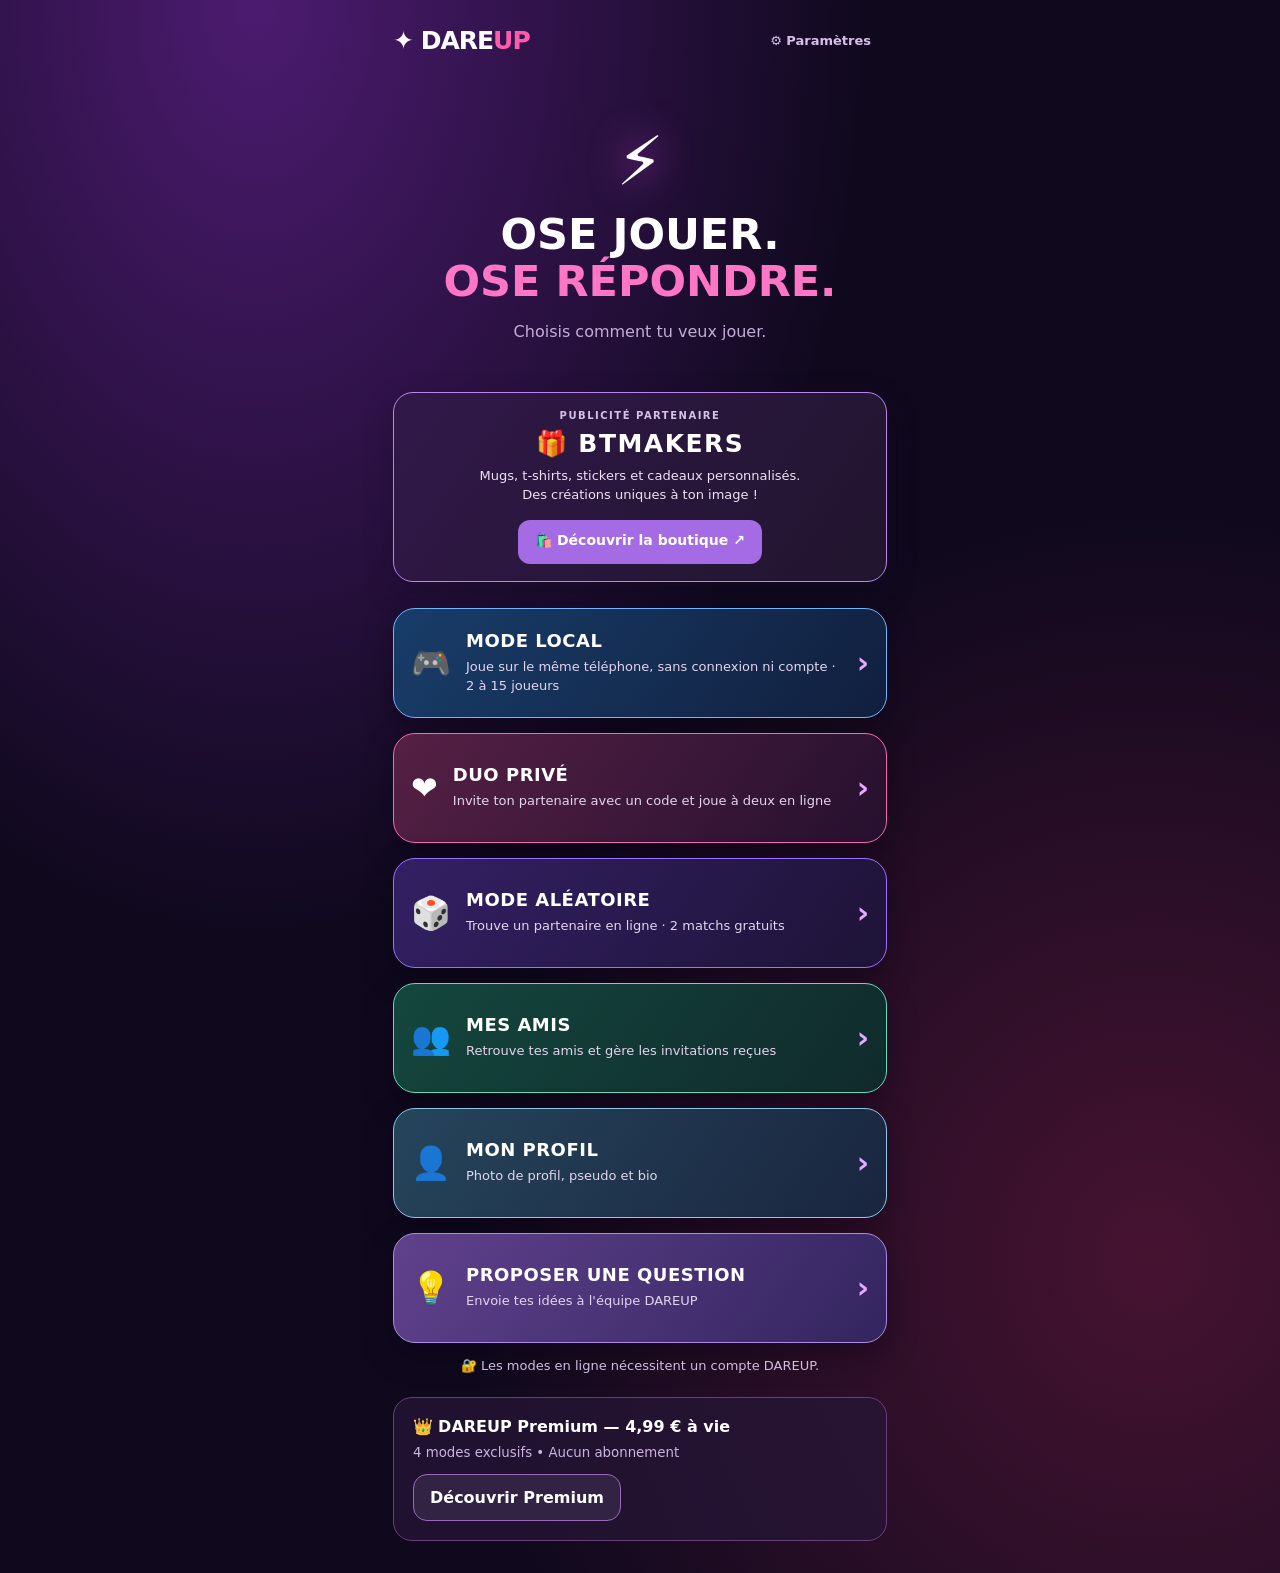
==== index.html @ 827771e6 "Add files via upload" ====
<!DOCTYPE html>

<html lang="fr"><head><meta charset="utf-8"/><meta content="width=device-width,initial-scale=1,viewport-fit=cover" name="viewport"/><meta content="#170b2b" name="theme-color"/><meta content="DAREUP, Action ou Vérité pour vos soirées" name="description"/><title>DAREUP — Action ou Vérité</title><style>:root{font-family:Inter,system-ui,-apple-system,Segoe UI,sans-serif;color:#fff;background:#10091e;font-synthesis:none}*{box-sizing:border-box}body{margin:0;min-height:100vh;background:radial-gradient(ellipse at 20% 0%,#4c1b70 0,transparent 42%),radial-gradient(ellipse at 90% 80%,#461331 0,transparent 42%),#10091e}.app{max-width:530px;margin:auto;min-height:100dvh;padding:20px 18px 32px}header,.row{display:flex;align-items:center;gap:10px}header{justify-content:space-between;margin-bottom:26px}.between{justify-content:space-between}.logo{font-weight:950;font-size:25px;letter-spacing:-1px}.logo span{color:#ff5bac}button{font:inherit;color:#fff;cursor:pointer;border:0;border-radius:14px;padding:13px 16px;font-weight:750;transition:transform .15s,filter .15s}button:active{transform:scale(.97)}button:focus-visible,input:focus-visible{outline:3px solid #f99bff;outline-offset:3px}.primary{background:linear-gradient(110deg,#8b42ff,#f13fa4);box-shadow:0 7px 25px #a343dc4d}.secondary{background:#7032b4}.outline{background:#322344;border:1px solid #9a6ab8}.subtle{background:transparent;color:#d8bee9;font-size:13px}.big,.full{width:100%;margin-top:14px}.big{padding:18px}.screen{display:none;animation:rise .25s ease}.screen.active{display:block}@keyframes rise{from{opacity:0;transform:translateY(9px)}to{opacity:1;transform:none}}h1{font-size:clamp(29px,8vw,43px);line-height:1.1;margin:10px 0}h2{font-size:26px;margin:0 0 12px}h3{font-size:17px}em{font-style:normal;color:#ff76c6}.hero{text-align:center;padding:35px 0 25px}.hero p,.muted,.note{color:#c4aed7}.orb{font-size:68px;filter:drop-shadow(0 0 20px #e753e9)}.note{text-align:center;font-size:13px;margin:15px}.premiumBanner,.panel{border:1px solid #664078;border-radius:19px;background:#261537b8;padding:19px;margin-top:24px}.premiumBanner small{display:block;color:#cdb4df;margin:9px 0}.premiumBanner button{margin-top:5px}.modeGrid{display:grid;grid-template-columns:1fr 1fr;gap:10px;margin:15px 0 25px}.mode{min-height:96px;text-align:left;background:#271b3c;border:2px solid transparent;display:flex;flex-direction:column;justify-content:center;gap:6px}.mode.selected{border-color:#d85df3;background:#432260}.mode small{color:#c6a9db}.mode.locked{opacity:.75}.chips{display:flex;flex-wrap:wrap;gap:9px;margin-bottom:15px}.chip{background:#3d2855;border-radius:30px;padding:8px 12px;font-size:14px}.chip button{padding:0 0 0 9px;color:#ffc0db;background:none}.row input[type=text],input#playerInput{width:100%;min-width:0;padding:15px;border-radius:12px;border:1px solid #6c4d80;background:#241632;color:#fff;font:inherit}.row #playerInput{flex:1}.options{display:flex;justify-content:space-around;margin:25px 0;color:#e6d4f1;font-size:14px}.options label{display:flex;align-items:center;gap:5px}.tag{border-radius:30px;background:#4b2369;padding:8px 13px;font-size:13px}.turn{text-align:center;padding:55px 0 26px}.eyebrow{letter-spacing:2px;font-size:12px;font-weight:800;color:#e7a4ff}.turn h1{color:#ff85d1;font-size:45px}.turn p{color:#d5bde4}.choices{display:grid;grid-template-columns:1fr 1fr;gap:12px}.choices button{padding:28px 5px;font-size:18px}.truth{background:linear-gradient(135deg,#672dd6,#ab4deb)}.dare{background:linear-gradient(135deg,#e63883,#f16d78)}.challenge{background:linear-gradient(145deg,#3e245b,#291b41);border:1px solid #8d54a6;border-radius:20px;padding:24px 18px;text-align:center}.challenge p{font-size:22px;font-weight:750;line-height:1.4;min-height:110px}.challenge .row button{flex:1}.hidden{display:none!important}.bottomActions{display:flex;justify-content:space-around;margin-top:30px}.bottomActions button{padding:10px 4px}.scoreRow{display:flex;justify-content:space-between;padding:18px;background:#2c1d40;border-radius:13px;margin:9px 0}#toast{position:fixed;bottom:18px;left:50%;transform:translateX(-50%);background:#60337f;padding:12px 20px;border-radius:14px;opacity:0;pointer-events:none;transition:opacity .2s;max-width:90%;text-align:center}#toast.show{opacity:1}@media(max-width:360px){.app{padding:15px 12px}.choices button{font-size:15px}.row .secondary{padding:12px 9px}}

.wheelOverlay{position:fixed;inset:0;z-index:30;background:#0b0617ed;display:grid;place-items:center;padding:20px}.wheelOverlay.hidden{display:none}.wheelPanel{width:min(100%,440px);text-align:center;background:#241238;border:1px solid #a452d8;border-radius:24px;padding:24px;box-shadow:0 0 50px #ae40c044}.wheelMarker{color:#ff70be;font-size:24px;margin-bottom:-8px;position:relative;z-index:2}.wheelDisc{margin:0 auto;width:230px;height:230px;border-radius:50%;border:8px solid #e89aff;background:conic-gradient(#9c3bea 0 25%,#ff4caa 25% 50%,#5e25b2 50% 75%,#f47bce 75%);display:grid;place-items:center;box-shadow:0 0 25px #c048ef80;transition:transform 3.2s cubic-bezier(.15,.72,.18,1)}.wheelDisc span{background:#170b2be8;border-radius:100px;padding:12px;font-weight:900;max-width:160px;overflow-wrap:anywhere}.wheelPanel p{min-height:26px}.wheelPanel .big{margin-top:10px}@media(prefers-reduced-motion:reduce){.wheelDisc{transition:none}}

/* DAREUP V3 : polish et roue intégrée */
.wheelArea{display:flex;align-items:center;flex-direction:column;gap:12px;margin:16px auto 8px}
.wheelDisc{width:154px;height:154px;border-radius:50%;padding:7px;background:conic-gradient(#e93db2 0 60deg,#7639d9 60deg 120deg,#f49add 120deg 180deg,#6323ad 180deg 240deg,#e93db2 240deg 300deg,#ae5ef0 300deg 360deg);box-shadow:0 0 0 5px #ffffff15,0 0 35px #c339df65;display:grid;place-items:center;position:relative;transition:transform 2.8s cubic-bezier(.12,.75,.16,1)}
.wheelDisc:after{content:'▼';position:absolute;top:-24px;color:#fff;font-size:25px;text-shadow:0 2px 6px #000}
.wheelNames{background:#1c1034;border:3px solid #ffffff55;border-radius:50%;width:92px;height:92px;display:grid;place-items:center;text-align:center;padding:8px;font-weight:800;overflow-wrap:anywhere;font-size:15px}
.wheelArea button{max-width:310px;width:100%}
.wheelDisc.spinning{filter:brightness(1.15)}
.challenge:not(.hidden){animation:cardpop .28s ease-out}
@keyframes cardpop{from{opacity:0;transform:translateY(12px) scale(.96)}to{opacity:1;transform:translateY(0) scale(1)}}
button:focus-visible{outline:3px solid #ffb5eb;outline-offset:3px}
@media(prefers-reduced-motion:reduce){.wheelDisc,.challenge:not(.hidden){transition:none;animation:none}}
#duoCard{font-size:clamp(24px,6vw,34px);font-weight:850;line-height:1.38;letter-spacing:.1px;text-align:center;padding:28px 18px!important;min-height:155px;display:flex;align-items:center;justify-content:center;overflow-wrap:anywhere;box-shadow:0 8px 28px #09031277;border:2px solid #b963ed!important}
#challengeText{font-size:clamp(26px,6.5vw,36px);font-weight:850;line-height:1.35;overflow-wrap:anywhere}
#duoWinner:not([hidden]){display:block;text-align:center;font-size:clamp(23px,6vw,33px);font-weight:900;line-height:1.35;padding:25px 12px;margin:12px 0;background:linear-gradient(135deg,#5a167d,#b22e89);border:2px solid #ffb7e5;border-radius:20px;box-shadow:0 0 25px #d83fff55}
.gameInviteBox{border:1px solid #b777e8;background:#301844;border-radius:17px;padding:14px;margin:14px 0}.gameInviteItem{background:#42225b;border-radius:12px;padding:12px;margin:10px 0}.gameInviteItem button{font-size:13px;padding:10px 12px}
</style><style> .onlineBanner{margin:24px auto 0;padding:18px;border:1px solid #ab4cff;border-radius:20px;background:linear-gradient(130deg,#3c125d,#211034);text-align:center;max-width:520px}.onlineBanner h2{margin:0 0 8px}.onlineBanner p{opacity:.9}.onlineBanner small{display:block;margin-top:12px;opacity:.75}.authTabs{display:flex;gap:10px;margin:18px 0}.authTabs button{flex:1}.authHint{font-size:.85rem;opacity:.7}.accountCard{padding:18px;background:#291339;border-radius:18px;margin:18px 0}.accountCard button{margin:8px 8px 8px 0}#onlineAccount label{display:block;margin:14px 0}#onlineAccount input{width:100%;box-sizing:border-box;padding:13px;margin-top:7px;border-radius:12px;border:1px solid #9857bb;background:#160c24;color:white;font-size:16px}#onlineStatus{min-height:30px}#onlineHomeBtn{margin-top:16px}</style><style id="v51-style">
#duoPanel{max-width:720px;margin:12px auto!important;background:#100f19;border:1px solid #43344f!important;border-radius:24px;padding:12px!important;box-shadow:0 12px 50px #0007}
#duoTurn{position:sticky;top:0;z-index:5;background:#251638;border:1px solid #6e4593;border-radius:16px;padding:13px;text-align:center;font-size:1.05rem!important}
#duoMessages{height:min(47vh,480px)!important;min-height:240px;background:linear-gradient(150deg,#181625,#25182e)!important;border-radius:18px!important}
#duoCard{font-size:clamp(24px,5.6vw,37px)!important;line-height:1.4!important;min-height:175px!important;border:2px solid #eb98ff!important;background:linear-gradient(140deg,#71219c,#34134f)!important}
#duoCardModal:not([hidden]){position:fixed;inset:0;background:#08040fdd;z-index:9999;display:flex;align-items:center;justify-content:center;padding:14px;backdrop-filter:blur(8px)}
#duoCardModal .modalBox{background:linear-gradient(150deg,#30123f,#161322);border:2px solid #a85cda;border-radius:24px;max-width:580px;width:100%;max-height:94vh;overflow-y:auto;padding:20px;box-shadow:0 20px 70px #000b;text-align:center}
#duoCardModal .modalActions{display:flex;flex-wrap:wrap;justify-content:center;gap:9px;margin-top:14px}
#duoCardModal .modalActions button{flex:1 1 130px}
#duoChatForm{position:sticky;bottom:0;background:#171323;padding:10px 3px;border-radius:14px;z-index:3}
#duoVoiceStatus{font-size:.85rem;min-height:20px;color:#f6c5ff}
#duoMiniCard{display:flex;justify-content:space-between;align-items:center;gap:12px;padding:13px;border:1px solid #9d5fbc;border-radius:14px;background:#371c4a;margin:10px 0}
#duoMiniCard button{flex-shrink:0}
#duoPhotoInbox>div{background:#382345;padding:10px;border-radius:12px}
</style><style id="v52-home-style">.homeModeGrid{display:grid;gap:15px;margin:26px 0 12px}.homeModeCard{width:100%;min-height:110px;display:flex;align-items:center;text-align:left;gap:15px;padding:19px 17px;border-radius:22px;border:1px solid #ad62e3;background:linear-gradient(125deg,#3b185b,#20102f);box-shadow:0 12px 30px #08031266}.homeModeCard:nth-child(2){border-color:#f36aaf;background:linear-gradient(125deg,#552044,#26102f)}.homeModeCard:nth-child(3){border-color:#9973ff;background:linear-gradient(125deg,#332064,#1e1337)}.homeModeCard:hover,.homeModeCard:focus-visible{filter:brightness(1.17);transform:translateY(-2px)}.homeModeIcon{font-size:32px;flex:none}.homeModeText{flex:1;min-width:0;display:grid;gap:7px}.homeModeText strong{font-size:18px;letter-spacing:.5px}.homeModeText small{font-size:13px;line-height:1.45;color:#e4d4ef;font-weight:500}.homeModeArrow{font-size:30px;color:#e6aaff}.homeModeHint{text-align:center;font-size:13px;color:#d2bde0;margin:15px 0 22px}#privateBox.homeTarget,#matchBox.homeTarget{outline:3px solid #ff9ee7;box-shadow:0 0 24px #e347a466;scroll-margin-top:18px}@media(max-width:370px){.homeModeCard{padding:15px 12px}.homeModeText strong{font-size:16px}}</style><style id="v53-chat-style">
#duoPanel{background:#10121d!important;border:1px solid #34364d!important;padding:12px!important;border-radius:22px!important;max-width:680px!important}
#duoTurn{position:relative!important;top:auto!important;background:#1e2236!important;border:0!important;font-weight:800;text-align:center!important;padding:12px!important}
#duoCard{display:none!important}#duoLegacyComplete,#duoReplyPanel{display:none!important}
#duoCardModal:not([hidden]){position:relative!important;inset:auto!important;display:block!important;background:transparent!important;backdrop-filter:none!important;padding:0!important;z-index:auto!important}
#duoCardModal .modalBox{background:linear-gradient(145deg,#422061,#1b2036)!important;border:1px solid #9b72cb!important;border-radius:23px!important;max-width:none!important;max-height:none!important;padding:20px 15px!important;box-shadow:0 10px 32px #0004!important}
#duoModalTurn{font-size:1.05rem!important;font-weight:900;color:#f2d5ff;text-transform:uppercase}
#duoModalCard{font-size:clamp(25px,6vw,37px)!important;line-height:1.3!important;font-weight:900!important;margin:17px 0!important;overflow-wrap:anywhere}
#duoAnswerState{font-size:.92rem;color:#dbd8ed;background:#151b2c;padding:10px;border-radius:12px}
#duoCardModal .modalActions{display:flex;gap:7px;margin-top:11px}#duoCardModal button{font-size:.88rem;padding:11px 9px}
#duoMessages{height:350px!important;background:#121925!important;border:0!important;border-radius:18px!important;padding:13px!important}
#duoChatForm{background:#1c2433;border-radius:24px;padding:7px;position:sticky;bottom:8px;z-index:2}
#duoChatText{border:0!important;background:transparent!important}
#duoScore{font-size:.84rem!important;text-align:center;background:#202339!important;margin:8px 0!important}
#duoMiniCard{margin:10px 0;padding:12px;background:#24203c;border-radius:15px;display:flex;gap:10px;align-items:center;justify-content:space-between}
#duoMiniCard[hidden],#duoCardModal[hidden],#duoModalDone[hidden],#duoModalSkip[hidden],#duoAnswerActions[hidden]{display:none!important}
.duoAnswerPhoto{max-width:100%;max-height:320px;object-fit:contain;border-radius:14px;margin:10px auto;display:block}
#duoResponseMedia:empty{display:none}
</style><style id="v54-chat-redesign">
body.duoChatOpen{overflow:hidden!important}
#duoPanel:not([hidden]){position:fixed!important;inset:0!important;z-index:10020!important;display:flex!important;flex-direction:column!important;width:100vw!important;max-width:none!important;height:100dvh!important;margin:0!important;padding:0!important;border:0!important;border-radius:0!important;background:#101720!important;box-shadow:none!important;overflow:hidden!important}
#duoChatTop{display:flex;align-items:center;gap:12px;flex:none;padding:12px 16px;background:#1b2934;border-bottom:1px solid #31404b;min-height:64px}
.duoAvatar{display:grid;place-items:center;width:42px;height:42px;border-radius:50%;background:#7d3dc1;font-size:23px}
.duoChatWho{display:flex;flex-direction:column;flex:1;min-width:0}.duoChatWho strong{font-size:17px;overflow:hidden;text-overflow:ellipsis;white-space:nowrap}.duoChatWho small{color:#a9c0c5;font-size:12px}
#duoMinimize{background:#31434d;border:0;color:#fff;border-radius:12px;font-size:23px;width:43px;height:39px;cursor:pointer}
#duoTurn{font-size:13px!important;padding:5px!important;margin:0!important;background:#17232e!important;border-radius:0!important}
#duoScore{margin:0!important;padding:6px!important;border-radius:0!important;background:#182b35!important;font-size:12px!important}
#duoCardModal:not([hidden]){display:block!important;flex:none!important;padding:7px 12px!important;background:#14202b!important}
#duoCardModal .modalBox{background:#233449!important;border:1px solid #8b64d8!important;border-radius:17px!important;padding:12px!important;box-shadow:0 5px 18px #0004!important;text-align:center!important}
#duoModalTurn{font-size:13px!important;color:#f3c8ff!important}#duoModalCard{font-size:clamp(22px,5vw,32px)!important;line-height:1.25!important;margin:9px 0!important}
#duoAnswerState{font-size:13px!important;padding:8px!important;background:#1b2a3b!important}
#duoCardModal .modalActions{margin-top:7px!important;gap:6px!important}#duoCardModal button{padding:8px 9px!important;font-size:13px!important;border-radius:11px!important}
#duoMiniCard:not([hidden]){flex:none;margin:5px 12px!important;padding:7px 10px!important;font-size:12px!important}
#duoPickRow{flex:none;justify-content:center!important;padding:10px!important;background:#172632!important}#duoPickRow button{flex:1;max-width:240px}
#duoChatDivider{display:none}#duoMessages{height:auto!important;min-height:0!important;flex:1 1 auto!important;overflow-y:auto!important;background:#0c1a23!important;border-radius:0!important;padding:16px 12px!important;margin:0!important}
.duoBubble{display:flex;flex-direction:column;gap:3px;width:fit-content;max-width:min(85%,440px);padding:9px 12px;margin:7px 0;border-radius:16px;overflow-wrap:anywhere;line-height:1.4;font-size:14px;white-space:pre-wrap}
.duoMine{margin-left:auto;background:#3d316c;border-bottom-right-radius:4px}.duoOther{background:#263c48;border-bottom-left-radius:4px}
.duoBubbleName{font-size:11px;color:#d8b8ff}.duoBubbleTime{font-size:10px;color:#c3c7d1;text-align:right}
#duoChatForm{flex:none;display:flex!important;gap:5px!important;margin:0!important;padding:10px!important;border-radius:0!important;background:#1c2b36!important;bottom:auto!important}
#duoChatText{flex:1!important;min-width:0!important;background:#30414b!important;border-radius:25px!important;padding:12px!important}
#duoChatForm button{padding:9px 12px!important;border-radius:50%!important;flex:none}
#duoChatReplyHint:not([hidden]){flex:none;background:#423055;padding:8px 12px;font-size:12px}
#duoPhotoStatus{font-size:12px!important;margin:0!important;padding:0 10px!important}

#duoChatBottom{display:flex;justify-content:space-between;gap:10px;padding:6px 12px;background:#1c2b36;flex:none}#duoChatBottom button{font-size:12px;padding:6px 10px}
#duoPanel>p.authHint,#duoPanel>h3,#duoPanel>#duoInfo,#duoPanel>#duoCard,#duoPanel>#duoLegacyComplete,#duoPanel>#duoReplyPanel{display:none!important}
#duoResponseMedia:not(:empty){max-height:120px;overflow:auto;flex:none;text-align:center;background:#162733}#duoResponseMedia img{max-height:110px}
#duoPanel.duoMinimized #duoCardModal,#duoPanel.duoMinimized #duoMiniCard{display:none!important}
@media(max-height:690px){#duoModalCard{font-size:20px!important}#duoCardModal .modalBox{padding:7px!important}#duoCardModal button{padding:6px!important}}
#duoPhotoViewer:not([hidden]){position:fixed!important;inset:0!important;z-index:11000!important;background:#070811f5!important;display:flex!important;flex-direction:column;align-items:center;justify-content:center;gap:15px;padding:20px!important;backdrop-filter:blur(10px)}
#duoPhotoViewer img{display:block;max-width:96vw;max-height:82dvh;width:auto;height:auto;object-fit:contain;border-radius:12px;box-shadow:0 10px 45px #000a}
#duoClosePhoto{align-self:flex-end;background:#59346f}
.duoChatImage{display:block;max-width:min(100%,280px);max-height:250px;object-fit:contain;border-radius:12px;cursor:zoom-in;margin:6px 0}
.duoPhotoBubble{min-width:150px}
</style><style id="v62-separate-styles">
#onlineAccount{--mode-accent:#b38cff;--mode-bg:#26143c}
#onlineAccount[data-section="private"]{--mode-accent:#ff82c3;--mode-bg:#451b39}
#onlineAccount[data-section="random"]{--mode-accent:#b899ff;--mode-bg:#2d205c}
#onlineAccount[data-section="friends"]{--mode-accent:#72e7be;--mode-bg:#173b37}
#onlineAccount[data-section="profile"]{--mode-accent:#86baff;--mode-bg:#182f50}
#onlineAccount .onlineModeHeading{padding:18px;border:1px solid var(--mode-accent);border-radius:20px;background:linear-gradient(130deg,var(--mode-bg),#160d23);margin-bottom:18px}
#onlineAccount .onlineModeHeading h2{margin:6px 0;color:#fff}
#onlineAccount .onlineModeHeading p{margin:5px 0;color:#e9ddec;font-size:14px}
#onlineAccount .onlineModeNav{display:flex;gap:7px;overflow-x:auto;padding:8px 0 15px}
#onlineAccount .onlineModeNav button{white-space:nowrap;flex:none;padding:9px 12px;border-radius:13px;border:1px solid #745a85;background:#261632;color:#fff;font-size:12px}
#onlineAccount .onlineModeNav button[aria-current="page"]{border-color:var(--mode-accent);background:var(--mode-bg)}
#onlineAccount[data-section="private"] #matchBox,#onlineAccount[data-section="private"] #friendsBox,#onlineAccount[data-section="random"] #privateBox,#onlineAccount[data-section="random"] #friendsBox,#onlineAccount[data-section="friends"] #privateBox,#onlineAccount[data-section="friends"] #matchBox,#onlineAccount[data-section="profile"] #privateBox,#onlineAccount[data-section="profile"] #matchBox,#onlineAccount[data-section="profile"] #friendsBox{display:none!important}
#onlineAccount[data-section="private"] #accountPanel>.accountCard> :not(#privateBox):not(#friendsBox):not(#matchBox),#onlineAccount[data-section="random"] #accountPanel>.accountCard> :not(#privateBox):not(#friendsBox):not(#matchBox),#onlineAccount[data-section="friends"] #accountPanel>.accountCard> :not(#privateBox):not(#friendsBox):not(#matchBox){display:none!important}
#onlineAccount[data-section="private"] #privateBox,#onlineAccount[data-section="random"] #matchBox,#onlineAccount[data-section="friends"] #friendsBox{display:block!important;border:1px solid var(--mode-accent);background:linear-gradient(135deg,var(--mode-bg),#1c1229);border-radius:18px;padding:15px}
#onlineAccount[data-section="random"] #matchBox .primary,#onlineAccount[data-section="private"] #privateBox .primary{background:var(--mode-accent);color:#190e24}
#home .homeModeCard:first-child{background:linear-gradient(125deg,#183d69,#111f3e);border-color:#73b5ff}

#home #homeFriends{background:linear-gradient(125deg,#14473e,#102a2b);border-color:#65dbb6}
#home #homeFriends .homeModeIcon{color:#86f0cf}
</style>
<style id="v69-whatsapp-light">
/* DAREUP V6.9 : chat commun aux salons privés et aléatoires */
body.duoChatOpen{background:#f9f3f6!important}
#duoPanel:not([hidden]){background:#f9f3f6!important;color:#33253c!important;font-family:system-ui,-apple-system,"Segoe UI",sans-serif!important}
#duoChatTop{background:linear-gradient(110deg,#f7e7fc,#fdf6fb)!important;border-bottom:1px solid #eadbea!important;box-shadow:0 2px 10px #5c296b12!important;padding:12px 14px!important;min-height:70px!important}
.duoAvatar{background:#e5c7f8!important;color:#6c269a!important;border:2px solid #fff!important;box-shadow:0 2px 7px #a065b633!important}
.duoChatWho strong{color:#281b32!important;font-size:17px!important}
.duoChatWho small{color:#795e85!important}
#friendAddPartner{background:#eee1fa!important;border:0!important;color:#642995!important;border-radius:22px!important;font-weight:700!important}
#duoMinimize{background:#fff!important;color:#70339c!important;border:1px solid #ead8f3!important;border-radius:50%!important}
#duoScore{order:0!important;background:#fff9ff!important;color:#6b3489!important;padding:11px 15px!important;font-size:13px!important;border-bottom:1px solid #f0e3f2!important;text-align:center!important;letter-spacing:.2px}
#duoTurn{background:#f7eafa!important;color:#724b83!important;font-size:12px!important;text-align:center!important;padding:8px 10px!important}
#duoMessages{background-color:#fbf5f6!important;background-image:radial-gradient(circle at 15% 25%,#dfc5e52c 0 3px,transparent 4px),radial-gradient(circle at 80% 60%,#e2cce02c 0 4px,transparent 5px),linear-gradient(125deg,#fff9fa,#f8f0f3)!important;background-size:90px 90px,140px 140px,100% 100%!important;padding:20px 13px!important}
.duoBubble{font-size:15px!important;color:#2d2730!important;box-shadow:0 2px 9px #6b456416!important;line-height:1.5!important;border-radius:19px!important;padding:10px 13px!important;gap:5px!important;max-width:min(85%,440px)!important}
.duoMine{background:#dff8d9!important;border-bottom-right-radius:5px!important}
.duoOther{background:#fff!important;border-bottom-left-radius:5px!important}
.duoBubbleName{font-size:11px!important;color:#82539c!important}
.duoBubbleTime{color:#7f7882!important;font-size:10px!important}
.duoChatImage{border-radius:14px!important}
#duoPickRow{background:#fbf4fb!important;padding:9px 12px!important;border-top:1px solid #eee1ef!important}
#duoPickRow button{border-radius:20px!important}
#duoCardModal:not([hidden]){background:#f9effb!important;border-top:1px solid #e9d9f0!important;padding:8px 12px!important}
#duoCardModal .modalBox{background:linear-gradient(145deg,#fff,#f6e7ff)!important;color:#35233d!important;border:1px solid #d9b9ef!important;box-shadow:0 4px 18px #6334781c!important;border-radius:20px!important}
#duoModalTurn{color:#7938aa!important}
#duoModalCard{color:#34213e!important}
#duoAnswerState{background:#f3e9fa!important;color:#69467a!important;border-radius:12px!important}
#duoChatForm{background:#fff8fc!important;border-top:1px solid #f0e4ef!important;padding:9px 10px calc(9px + env(safe-area-inset-bottom,0px))!important;align-items:center!important}
#duoChatText{background:#fff!important;color:#30293a!important;border:1px solid #eadce9!important;border-radius:30px!important;min-height:43px!important;font-size:15px!important;box-shadow:0 2px 10px #5d2e6310!important}
#duoChatText::placeholder{color:#8c8290!important}
#duoChatForm button{background:#f0e2f8!important;color:#6f299d!important;border:0!important;min-height:42px!important;min-width:42px!important;box-shadow:none!important}
#duoChatForm button[type="submit"]{background:linear-gradient(140deg,#a743d4,#6d219e)!important;color:#fff!important}
#duoChatBottom{background:#fff8fc!important;border-top:1px solid #f0e4ef!important;gap:7px!important;flex-wrap:wrap!important}
#duoChatBottom button{background:#f1e7f8!important;color:#6c388c!important;border:0!important;border-radius:16px!important}

#duoPhotoStatus{background:#fff8fc!important;color:#6c5876!important}
#duoChatReplyHint:not([hidden]){background:#f2e7fa!important;color:#633486!important}
#duoResponseMedia:not(:empty){background:#fff8fc!important}
#duoReplay:not([hidden]){background:#fff!important;color:#35253e!important;border-radius:16px!important}
#duoWinner:not([hidden]){background:#f5e7fa!important;color:#5e247c!important}
#duoPanel button:focus-visible{outline:3px solid #b865e0!important;outline-offset:2px}
@media(max-width:380px){#duoChatTop{gap:7px!important;padding:9px!important}#friendAddPartner{font-size:11px!important;padding:7px!important}.duoBubble{font-size:14px!important}}
</style>
<style id="v70-admin-style">.adminV7{max-width:570px;margin:auto;color:#30243d;background:#fbf7fc;border-radius:24px;padding:18px}.adminV7 h2,.adminV7 h3{color:#422357}.adminV7 p{color:#6c5576}.adminV7 label{display:block;font-weight:700;margin:14px 0 6px}.adminV7 select,.adminV7 textarea{display:block;width:100%;font:inherit;background:#fff;color:#31263c;border:1px solid #d8c3e4;border-radius:13px;padding:13px;margin-top:6px}.adminV7 .adminItem{background:white;border:1px solid #e7d8ec;border-radius:15px;padding:13px;margin:10px 0;overflow-wrap:anywhere}.adminV7 .adminItem p{color:#34283a}.adminV7 .adminItem button{padding:8px 10px;margin:4px;background:#e8d6f1;color:#592778}.adminV7 .adminItem button.danger{background:#fae0e3;color:#9b2648}.adminV7 .adminItem small{color:#7d6786}.adminV7 .note{font-size:12px}</style><style id="v73-admin-home">#homeAdmin{background:linear-gradient(120deg,#573076,#291a47);border-color:#a77cdb}#homeAdmin[hidden]{display:none!important}</style><style id="v72-profile-css">#homeProfile{background:linear-gradient(125deg,#25455b,#1a253f);border-color:#8dc9e8}.profileV72Card{max-width:530px;margin:0 auto;padding:20px;border-radius:24px;background:#faf5fc;color:#33253b;box-shadow:0 15px 40px #10051b45}.profileV72Card h2{color:#4d2865;font-size:23px}.profileV72Card .outline{background:#eee1f6;color:#612d85;border:1px solid #d7bfe7}.profileV72Head{display:flex;flex-direction:column;align-items:center;gap:7px;padding:22px 0 14px}.profileV72Avatar{width:112px;height:112px;display:grid;place-items:center;overflow:hidden;border-radius:50%;background:#e9d5f5;border:4px solid white;font-size:44px;box-shadow:0 5px 20px #5a347a22}.profileV72Avatar img{width:100%;height:100%;object-fit:cover}.profileV72Head strong{font-size:20px}.profileV72Head small,.profileV72Card small,.profileV72Hint{color:#77647e}.profileV72Card label{display:block;margin:15px 0 6px;font-weight:750}.profileV72Card input[type=text],.profileV72Card textarea,.profileV72Card input[type=file]{display:block;width:100%;border-radius:14px;padding:13px;border:1px solid #d8c5e1;background:white;color:#382944;font:inherit}.profileV72Card input[type=file]{font-size:13px}.profileV72Card #profileV72Count{text-align:right;font-size:12px;color:#8a7891;margin-top:4px}.profileV72Card #profileV72Feedback{min-height:20px;color:#633c83}.profileV72Hint{font-size:12px}</style><style id="v74-style">#homeSuggest{background:linear-gradient(125deg,#60418c,#33255f);border-color:#ae8ce6}.suggestV74{max-width:570px;margin:auto;padding:20px;border-radius:22px;background:#fbf7fc;color:#33243e}.suggestV74 h2,.suggestV74 h3{color:#513268}.suggestV74 label{display:block;margin:16px 0;font-weight:700}.suggestV74 select,.suggestV74 textarea{display:block;width:100%;padding:13px;margin-top:6px;background:white;color:#33243e;border:1px solid #dac6e4;border-radius:13px;font:inherit}.suggestV74 p,.suggestV74 small{color:#75617c}.suggestV74 .outline{color:#5d3983;background:#f0e5f5}.suggestItem{background:white;border:1px solid #e8d9ed;border-radius:14px;padding:12px;margin:9px 0;color:#382b41;overflow-wrap:anywhere}.suggestItem small{color:#796887}.suggestItem p{margin:9px 0}.suggestItem button{margin:4px 6px 4px 0;padding:8px 11px;background:#e6d5f0;color:#51266f}.suggestItem button.danger{background:#ffe0e4;color:#9b2b44}.suggestItem select,.suggestItem textarea{width:100%;padding:10px;border-radius:10px;margin:8px 0;background:#fff;color:#34243b;border:1px solid #d9c7e2;font:inherit}</style>
<style id="v77-duo-design">
/* DAREUP V7.7 — Interface Duo : priorité à la question, ergonomie mobile */
body.duoChatOpen{background:#190b2b!important}
#duoPanel:not([hidden]){background:linear-gradient(165deg,#1a092d 0%,#32134e 55%,#4a2166 100%)!important;color:#fff!important}
#duoChatTop{background:linear-gradient(105deg,#2a103f,#401854)!important;border-bottom:1px solid #77418d!important;padding:9px 12px!important;min-height:58px!important;gap:9px!important}
.duoAvatar{width:38px!important;height:38px!important;background:linear-gradient(135deg,#f574d5,#8936dc)!important;color:#fff!important}
.duoChatWho strong{font-size:16px!important;color:#fff!important}
.duoChatWho small{color:#e6cbea!important;font-size:11px!important}
#friendAddPartner{background:#6d348c!important;color:#fff!important;padding:8px 9px!important;font-size:11px!important}
#duoMinimize{background:#512a6a!important;color:#fff!important;border:1px solid #8653a2!important;width:38px!important;height:38px!important}
#duoTurn{order:0!important;background:transparent!important;color:#f7c9ff!important;font-weight:850!important;font-size:12px!important;padding:7px 10px 3px!important}
#duoScore{order:1!important;display:grid!important;grid-template-columns:1fr .95fr 1fr;gap:4px!important;margin:0 9px 6px!important;padding:9px 6px!important;background:#401959!important;border:1px solid #7c3d9d!important;border-radius:15px!important;color:#fff!important;flex:none!important}
.v77-score-cell{display:flex;align-items:center;justify-content:center;gap:6px;min-width:0}
.v77-score-cell+.v77-score-cell{border-left:1px solid #8552a0}
.v77-score-avatar{display:grid;place-items:center;width:28px;height:28px;flex:none;background:#6a3291;border-radius:50%;font-size:17px;overflow:hidden}
.v77-score-avatar img{width:100%;height:100%;object-fit:cover}
.v77-score-detail{display:flex;flex-direction:column;gap:2px;min-width:0}
.v77-score-detail small{font-size:10px;color:#e8cde9;white-space:nowrap}
.v77-score-detail strong{font-size:14px;white-space:nowrap;color:#fff}
.v77-score-goal .v77-score-avatar{background:transparent;font-size:19px}
#duoPickRow{order:2!important;flex:none!important;display:flex!important;flex-wrap:nowrap!important;gap:8px!important;padding:5px 11px 9px!important;background:transparent!important}
#duoPickRow button{min-width:0;flex:1!important;max-width:none!important;padding:11px 5px!important;border-radius:24px!important;font-size:16px!important;font-weight:800!important;box-shadow:0 4px 16px #10041d5c!important}
#duoTruth{background:linear-gradient(115deg,#f7d6ff,#e56ade)!important;color:#441660!important;border:1px solid #f5c5f6!important}
#duoDare{background:linear-gradient(120deg,#8d37d0,#6725a5)!important;color:white!important;border:1px solid #a65be0!important}
#duoPickRow button:disabled{opacity:.5!important;box-shadow:none!important}
#duoCardModal:not([hidden]){order:3!important;background:transparent!important;border:0!important;padding:0 10px 7px!important;flex:none!important;max-height:min(59dvh,560px)!important;overflow-y:auto!important;scrollbar-width:thin}
#duoCardModal .modalBox{padding:11px!important;background:linear-gradient(155deg,#542073,#32114f 75%,#63287c)!important;border:1.5px solid #d66bf5!important;border-radius:23px!important;box-shadow:0 6px 22px #17061d99!important;color:#fff!important}
#duoModalTurn{color:#e8bbf7!important;font-size:12px!important;margin-bottom:5px!important;font-weight:750!important}
#duoModalCard{background:linear-gradient(150deg,#8b32c2,#4b1677 80%)!important;border:1px solid #e08cf7!important;border-radius:18px!important;box-shadow:inset 0 1px 14px #df80f244,0 5px 16px #1a03285c!important;color:#fff!important;font-size:clamp(22px,5.5vw,31px)!important;line-height:1.22!important;font-weight:900!important;padding:19px 12px!important;min-height:105px!important;margin:6px 0 8px!important;white-space:pre-line!important;overflow-wrap:anywhere}
#duoAnswerState{background:#62327e!important;color:#f5e7ff!important;padding:8px!important;font-size:12px!important;border-radius:12px!important}
#duoCardModal .modalActions{display:flex!important;gap:7px!important;flex-wrap:nowrap!important;margin-top:8px!important}
#duoAnswerActions button{flex:1!important;min-width:0!important;min-height:51px!important;background:#5c2a86!important;color:white!important;border:1px solid #9655b6!important;font-weight:750!important;padding:8px 3px!important;font-size:13px!important;border-radius:14px!important}

#duoModalSkip,#duoHideCard{background:transparent!important;border:1px solid #aa6cbe!important;color:#f7e7ff!important;font-weight:700!important;border-radius:13px!important;padding:9px!important;font-size:12px!important}
#duoModalDone:not([hidden]){background:linear-gradient(135deg,#f27bd0,#9d37d1)!important;color:white!important;border:0!important}
#duoCardModal .modalBox>p.authHint{color:#ddc2e8!important;font-size:11px!important;margin:8px 0 0!important}
#duoMessages{order:5!important;background:linear-gradient(150deg,#241037,#34184c)!important;background-image:none!important;min-height:40px!important;padding:9px 12px!important}
.duoMine{background:#d8f7df!important;color:#292332!important}
.duoOther{background:#fff!important;color:#292332!important}
#duoChatForm{order:7!important;background:#2c1243!important;border-top:1px solid #693785!important;padding:8px 10px calc(8px + env(safe-area-inset-bottom,0px))!important}
#duoChatText{background:#fff!important;color:#352340!important;min-height:43px!important}
#duoChatForm button{background:#69328e!important;color:#fff!important}
#duoChatForm button[type=submit]{background:linear-gradient(135deg,#f453c6,#a52ac0)!important}
#duoChatBottom{order:9!important;background:#2c1243!important;border-top:1px solid #4f286b!important}
#duoChatBottom button{background:#562974!important;color:#fff!important}
#duoPhotoStatus,#duoVoiceList,#duoResponseMedia,#duoReviewBar,#duoChatReplyHint{order:6!important}
#duoMiniCard:not([hidden]){order:4!important}
#duoWinner:not([hidden]),#duoReplay:not([hidden]){order:4!important}
#duoPanel>p.authHint{display:none!important}
@media(max-height:760px){
 #duoCardModal:not([hidden]){max-height:50dvh!important}
 #duoModalCard{min-height:85px!important;padding:13px 10px!important;font-size:clamp(20px,5vw,27px)!important}
 #duoCardModal .modalBox{padding:9px!important}
 #duoAnswerActions button{min-height:43px!important}
 #duoScore{padding:6px 5px!important}
}
@media(max-width:355px){.v77-score-avatar{display:none}#duoModalCard{font-size:21px!important}#duoAnswerActions button{font-size:11px!important}}
</style>
<style id="v78-conversation">
/* V7.8 : question et validation dans le flux de conversation */
#duoPanel:not([hidden]){background:#251037!important}
#duoPickRow{order:2!important}
#duoScore{order:1!important}
#duoTurn{order:0!important}
#duoMessages{order:4!important;flex:1 1 auto!important;min-height:0!important;overflow-y:auto!important;display:flex!important;flex-direction:column!important;gap:10px!important;padding:15px 12px 20px!important;background:linear-gradient(145deg,#22102f,#351748)!important;scroll-behavior:smooth}
#duoCardModal:not([hidden]){order:initial!important;position:static!important;inset:auto!important;display:block!important;flex:none!important;overflow:visible!important;max-height:none!important;padding:0!important;margin:8px 0!important;background:none!important;border:0!important;z-index:auto!important;width:100%!important}
#duoCardModal .modalBox{max-width:100%!important;max-height:none!important;overflow:visible!important;background:linear-gradient(155deg,#69288f,#3f1761)!important;border:1px solid #d87af2!important;border-radius:20px!important;padding:15px 12px!important}
#duoModalCard{font-size:clamp(23px,5.4vw,32px)!important;line-height:1.24!important;padding:18px 12px!important;min-height:110px!important;background:linear-gradient(145deg,#9d36cf,#5c1c8b)!important;border-radius:17px!important}
#duoAnswerActions{display:none!important}
#duoHideCard{display:none!important}
#duoModalSkip{width:100%!important;flex:auto!important}
#duoModalDone{width:100%!important;flex:auto!important}
#duoReviewBar{display:none!important}
#duoChatReplyHint{display:none!important}
#duoChatForm{order:7!important}
#v78Discuss{order:6!important;flex:none!important;margin:3px 12px 5px auto!important;background:#60318a!important;border:1px solid #9d61bd!important;border-radius:22px!important;color:white!important;font-size:12px!important;padding:7px 13px!important;min-height:34px!important}
#v78Discuss[hidden]{display:none!important}
#duoChatBottom{order:9!important}
#duoMessages .duoBubble{flex:none!important;max-width:86%!important;overflow-wrap:anywhere}
#duoMessages .duoMine{align-self:flex-end!important}
#duoMessages .duoOther{align-self:flex-start!important}
#duoPhotoStatus{order:8!important}
#duoResponseMedia{order:5!important}
#duoModalDone:not([hidden]){background:#278267!important;border:0!important;color:white!important;font-weight:800!important}
#duoAnswerState{font-size:12px!important}
@media(max-width:480px){#duoChatTop{padding:7px 10px!important}#duoScore{margin-bottom:3px!important}#duoPickRow{padding:4px 10px 7px!important}#duoModalCard{font-size:24px!important}}
</style>
<style id="v79-compact-chat">
/* V7.9 : une carte = un message compact dans le fil, pas un panneau de jeu */
#duoMessages{gap:9px!important;padding:12px 12px 22px!important;align-items:stretch!important}
#duoCardModal:not([hidden]){align-self:stretch!important;margin:4px 0 8px!important;width:100%!important;padding:0!important}
#duoCardModal .modalBox{background:linear-gradient(140deg,#50216e,#69298d)!important;border:1px solid #b966df!important;border-radius:17px!important;padding:11px 12px!important;box-shadow:none!important;text-align:left!important}
#duoModalTurn{font-size:12px!important;font-weight:750!important;color:#ead0ff!important;text-align:left!important;margin:0 0 7px!important;padding:0!important;min-height:0!important}
#duoModalCard{font-size:18px!important;font-weight:750!important;line-height:1.3!important;min-height:0!important;padding:8px 0!important;margin:0!important;background:transparent!important;border:0!important;border-radius:0!important;box-shadow:none!important;text-align:left!important;white-space:pre-line!important}
#duoAnswerState{font-size:12px!important;line-height:1.4!important;color:#f1d8ff!important;padding:5px 0!important;margin:0!important;background:none!important;border:0!important;min-height:0!important}
#duoCardModal .modalActions{margin:7px 0 0!important;gap:7px!important;display:flex!important}
#duoAnswerActions{display:none!important}
#duoModalSkip:not([hidden]){width:auto!important;flex:0 1 auto!important;padding:7px 10px!important;font-size:12px!important;min-height:32px!important}
#duoModalDone:not([hidden]){width:100%!important;padding:10px!important;background:#35a477!important;color:white!important;font-size:14px!important}
#duoCardModal .modalBox>p.authHint{display:none!important}
#duoReviewBar{display:none!important}
#duoResponseMedia{display:none!important}
#duoChatForm{position:relative!important;bottom:auto!important}
@media(max-width:500px){#duoModalCard{font-size:17px!important}#duoCardModal .modalBox{padding:10px 11px!important}}
</style>
<style id="v712-fix">#duoRetrySubmit:not([hidden]){display:block!important;cursor:pointer}#duoModalDone:not([hidden]){display:block!important}#duoAnswerState{white-space:normal!important}</style><style id="v713-turn-fix">#duoCardModal:not([hidden]){display:block!important;visibility:visible!important}#duoModalDone:not([hidden]){display:block!important;visibility:visible!important;opacity:1!important;pointer-events:auto!important}#duoRetrySubmit:not([hidden]){display:block!important}#duoAnswerState{min-height:18px!important}#duoInfo:not(:empty){display:block!important;color:#ffe39b!important;padding:5px 10px!important;font-size:12px!important}#duoReopenCard:not([hidden]){display:inline-flex!important}</style><style id="v714-review-fix">
/* V7.14: review actions belong to the scrollable chat, never to a hidden sibling. */
#duoMessages #duoReviewBar:not([hidden]) {
 display:flex!important;flex-direction:column!important;gap:8px!important;
 position:relative!important;order:initial!important;visibility:visible!important;
 background:#402052!important;color:#fff!important;border:1px solid #bc80e6!important;
 border-radius:15px!important;padding:12px!important;margin:5px 0 12px!important;
 flex:none!important;opacity:1!important;pointer-events:auto!important;
}
#duoMessages #duoReviewBar[hidden]{display:none!important}
#duoReviewConfirm:not([disabled]){display:block!important;background:#258564!important;color:#fff!important;
 border:0!important;border-radius:11px!important;padding:13px!important;font-weight:800!important;cursor:pointer!important}
#duoReviewConfirm[disabled]{opacity:.6!important}
#duoMessages #duoCardModal:not([hidden]){flex:none!important}
</style><style id="v715-pending-response">#duoMessages #duoReviewBar:not([hidden]){display:flex!important;flex-direction:column!important;gap:8px!important;visibility:visible!important;position:relative!important;min-height:85px!important;flex-shrink:0!important}#duoMessages #duoReviewBar[hidden]{display:none!important}#duoMessages #duoReviewConfirm:not([disabled]){display:block!important;visibility:visible!important;opacity:1!important;pointer-events:auto!important}</style><style id="v716-duo-stability">
#duoMessages #duoCardModal:not([hidden]){display:block!important;visibility:visible!important;opacity:1!important;position:relative!important;flex-shrink:0!important}
#duoMessages #duoReviewBar:not([hidden]){display:flex!important;visibility:visible!important;opacity:1!important;position:relative!important;flex-shrink:0!important}
#duoMessages #duoReviewConfirm:not([disabled]){display:block!important;visibility:visible!important}
</style><style id="v717-review-correction">
#duoMessages #duoReviewBar:not([hidden]){display:flex!important;flex-direction:column!important;visibility:visible!important;opacity:1!important;pointer-events:auto!important}
#duoMessages #duoReviewBar:not([hidden]) #duoReviewConfirm:not([disabled]){display:block!important;visibility:visible!important;pointer-events:auto!important}
#duoMessages #duoCardModal:not([hidden]){display:block!important}
</style><style id="v719-pinned-duo-card">
/* Stable, non-scrolling active card and reviewer controls. */
#duoActiveCardDock{order:3!important;display:flex!important;flex-direction:column!important;flex:none!important;min-height:0!important;max-height:46dvh!important;overflow-y:auto!important;padding:0 10px!important;gap:5px!important;scrollbar-width:thin}
#duoActiveCardDock:empty{display:none!important}
#duoActiveCardDock #duoCardModal:not([hidden]){display:block!important;position:relative!important;inset:auto!important;width:100%!important;max-height:none!important;overflow:visible!important;margin:0!important;padding:0!important;visibility:visible!important;opacity:1!important}
#duoActiveCardDock #duoCardModal[hidden],#duoActiveCardDock #duoReviewBar[hidden]{display:none!important}
#duoActiveCardDock #duoReviewBar:not([hidden]){display:flex!important;flex-direction:column!important;flex:none!important;position:relative!important;visibility:visible!important;opacity:1!important;pointer-events:auto!important;background:#432257!important;color:#fff!important;border:1px solid #d49af2!important;border-radius:13px!important;padding:10px!important;margin:0 0 5px!important;gap:7px!important}
#duoActiveCardDock #duoReviewConfirm:not([disabled]){display:block!important;visibility:visible!important;opacity:1!important;pointer-events:auto!important;background:#23875f!important;color:white!important}
#duoActiveCardDock #duoModalDone:not([hidden]){display:block!important;visibility:visible!important}
#duoMessages{order:4!important;flex:1 1 auto!important;min-height:90px!important;overflow-y:auto!important}
@media(max-height:650px){#duoActiveCardDock{max-height:38dvh!important}}
</style><style id="dareup-v8-snap-simple">
/* DAREUP V8: simple camera-first chat; no changes to gameplay / Supabase */
body.duoChatOpen{background:#f5f5f7!important;color:#18181b!important}
#duoPanel:not([hidden]){background:#f5f5f7!important;color:#171717!important;position:fixed!important;inset:0!important;width:100vw!important;height:100dvh!important;max-height:100dvh!important;margin:0!important;padding:0!important;z-index:9900!important;display:flex!important;flex-direction:column!important;overflow:hidden!important;font-family:system-ui,-apple-system,sans-serif!important}
#duoChatTop{order:0!important;flex:none!important;min-height:60px!important;padding:8px 14px!important;background:#fff!important;border-bottom:1px solid #e8e8ec!important;box-shadow:none!important;gap:10px!important}
#duoChatTop .duoAvatar{background:#fffc00!important;color:#111!important;border-radius:50%!important;width:40px!important;height:40px!important;display:grid!important;place-items:center!important;font-size:23px!important}
#duoChatPartner{font-size:16px!important;font-weight:800!important;color:#171717!important}
.duoChatWho small{color:#73737c!important;font-size:11px!important}
#friendAddPartner{background:#f1f1f4!important;color:#171717!important;border:0!important;border-radius:999px!important;font-size:11px!important;padding:8px!important}
#duoMinimize{background:#f1f1f4!important;color:#111!important;border:0!important;border-radius:50%!important;min-width:35px!important;min-height:35px!important}
#duoTurn{order:1!important;flex:none!important;margin:0!important;padding:5px 12px!important;text-align:center!important;background:#fff!important;color:#444!important;font-size:12px!important;border:0!important}
#duoScore{order:2!important;flex:none!important;margin:0!important;padding:9px 12px!important;border-radius:0!important;background:#fff!important;color:#111!important;border-bottom:1px solid #eee!important;text-align:center!important;font-size:13px!important;font-weight:800!important;box-shadow:none!important}
#duoPickRow{order:3!important;flex:none!important;padding:8px 12px!important;gap:8px!important;background:#fff!important;margin:0!important}
#duoPickRow button{flex:1!important;border-radius:999px!important;background:#f3f3f5!important;color:#111!important;border:1px solid #e4e4e7!important;padding:9px!important;font-size:13px!important;font-weight:750!important;box-shadow:none!important}
#duoActiveCardDock{order:4!important;flex:none!important;max-height:39dvh!important;overflow-y:auto!important;padding:7px 12px!important;background:#f5f5f7!important;gap:5px!important;scrollbar-width:thin}
#duoActiveCardDock #duoCardModal:not([hidden]){background:transparent!important;border:0!important;padding:0!important;margin:0!important;box-shadow:none!important}
#duoActiveCardDock #duoCardModal .modalBox{background:#fff!important;color:#18181b!important;border:1px solid #e5e5ea!important;border-radius:17px!important;box-shadow:0 3px 12px #0000000b!important;padding:12px 14px!important;text-align:left!important}
#duoModalTurn{color:#767680!important;font-size:11px!important;font-weight:800!important;letter-spacing:.03em!important}
#duoModalCard{color:#111!important;font-size:18px!important;line-height:1.32!important;font-weight:800!important;margin:6px 0!important}
#duoAnswerState{color:#5b5b63!important;font-size:12px!important;line-height:1.35!important;margin:6px 0!important}
#duoCardModal .modalActions{gap:7px!important;margin-top:9px!important}
#duoCardModal .modalActions button,#duoModalSkip,#duoHideCard,#duoRetrySubmit{border-radius:12px!important;padding:9px 10px!important;font-size:12px!important;box-shadow:none!important}
#duoModalText{background:#f2f2f5!important;color:#111!important;border:0!important}
#duoModalPhoto{background:#fffc00!important;color:#111!important;border:0!important}
#duoModalDone,#duoReviewConfirm{background:#fffc00!important;color:#111!important;border:0!important;border-radius:12px!important;font-weight:850!important}
#duoModalSkip,#duoHideCard{background:transparent!important;color:#6b6b73!important;border:1px solid #e7e7ed!important}
#duoActiveCardDock #duoReviewBar:not([hidden]){display:flex!important;flex-direction:column!important;background:#fff!important;color:#111!important;border:1px solid #e5e5ea!important;border-radius:16px!important;padding:10px!important;margin:0!important;gap:6px!important}
#duoReviewCaption{color:#555!important}
#duoActiveCardDock #duoReviewConfirm:not([disabled]){background:#fffc00!important;color:#111!important}
#duoMessages{order:5!important;flex:1 1 auto!important;min-height:90px!important;height:auto!important;overflow-y:auto!important;background:#f5f5f7!important;background-image:none!important;border:0!important;border-radius:0!important;padding:12px!important;margin:0!important}
#duoMessages .duoBubble{max-width:82%!important;border-radius:16px!important;box-shadow:none!important;font-size:14px!important}
#duoMessages .duoMine{background:#dcfce7!important;color:#151515!important;border:0!important}
#duoMessages .duoOther{background:#fff!important;color:#151515!important;border:1px solid #e9e9ee!important}
#duoMessages .duoBubbleName,#duoMessages .duoBubbleTime{color:#74747d!important;font-size:10px!important}
#duoChatReplyHint:not([hidden]){order:6!important;flex:none!important;background:#fff9ce!important;color:#4c4400!important;padding:6px 12px!important;font-size:11px!important}
#duoChatForm{order:7!important;flex:none!important;display:flex!important;align-items:center!important;gap:7px!important;background:#fff!important;border-top:1px solid #e8e8ed!important;border-radius:0!important;padding:9px 12px calc(10px + env(safe-area-inset-bottom,0px))!important;margin:0!important;position:relative!important;bottom:auto!important;box-shadow:none!important}
#duoChatText{flex:1!important;min-width:0!important;height:46px!important;background:#f2f2f5!important;color:#111!important;border:1px solid #ececf0!important;border-radius:999px!important;padding:0 15px!important;font-size:14px!important}
#duoChatText::placeholder{color:#85858d!important}
#duoChatPhoto{background:#fffc00!important;color:#111!important;border:0!important;border-radius:50%!important;width:46px!important;height:46px!important;min-width:46px!important;padding:0!important;font-size:20px!important}
#duoChatForm button[type=submit]{background:#18181b!important;color:#fff!important;border:0!important;border-radius:50%!important;width:46px!important;height:46px!important;min-width:46px!important;padding:0!important}
#duoChatBottom{order:8!important;flex:none!important;display:flex!important;justify-content:space-between!important;background:#fff!important;border-top:1px solid #eee!important;padding:5px 12px!important;gap:8px!important}
#duoChatBottom button{border:0!important;border-radius:999px!important;background:#f2f2f5!important;color:#333!important;padding:6px 12px!important;font-size:11px!important}
#duoPhotoStatus{order:9!important;color:#666!important;font-size:11px!important;background:#fff!important;margin:0!important;padding:0 12px!important}
#duoCard,#duoLegacyComplete,#duoReplyPanel,#duoInfo,#duoWinner,#duoReplay,#duoMiniCard,#duoChatDivider,#v78Discuss{display:none!important}
#duoPhotoViewer:not([hidden]){position:fixed!important;inset:0!important;z-index:9999!important;background:#080808f5!important;display:flex!important;flex-direction:column!important;align-items:center!important;justify-content:center!important}
#duoPhotoImage{max-width:95vw!important;max-height:78dvh!important;object-fit:contain!important}
#duoClosePhoto{background:#fff!important;color:#111!important;border-radius:999px!important}
#duoPanel.duoMinimized{display:none!important}
@media(max-height:700px){#duoActiveCardDock{max-height:32dvh!important}#duoModalCard{font-size:15px!important}}
</style>
<style id="dareup-v8-1-lavender-white">
/* DAREUP V8.1: approved white-and-purple look; visual changes only. */
body.duoChatOpen{background:#fff!important;color:#24152f!important}
#duoPanel:not([hidden]){background:#fff!important;color:#24152f!important}
#duoChatTop{background:#fff!important;border-bottom:1px solid #eee5f4!important}
#duoChatTop .duoAvatar{background:linear-gradient(135deg,#d7a1ff,#7b23b5)!important;color:#fff!important}
#duoChatPartner{color:#23152f!important}
#friendAddPartner,#duoMinimize{background:#f4eafa!important;color:#7322a6!important}
#duoTurn{background:#fff!important;color:#6c4185!important}
#duoScore{background:#fff!important;color:#4b1b68!important;border-bottom:1px solid #efe5f4!important}
#duoPickRow{background:#fff!important}
#duoPickRow button{background:#f5eafb!important;color:#65258e!important;border:1px solid #ead3f8!important}
#duoActiveCardDock{background:#fff!important}
#duoActiveCardDock #duoCardModal .modalBox{background:linear-gradient(120deg,#c56bf0,#8423b9)!important;color:#fff!important;border:1px solid #b957e7!important;box-shadow:0 4px 15px #8c39b02b!important}
#duoModalTurn,#duoModalCard,#duoAnswerState{color:#fff!important}
#duoModalText{background:#fff!important;color:#68208d!important}
#duoModalPhoto{background:linear-gradient(110deg,#d83acb,#8b16b7)!important;color:#fff!important}
#duoModalDone,#duoReviewConfirm{background:linear-gradient(110deg,#c83ec9,#8221b9)!important;color:#fff!important}
#duoModalSkip,#duoHideCard{color:#fff!important;border:1px solid #ffffff8a!important}
#duoActiveCardDock #duoReviewBar:not([hidden]){background:#f6eafb!important;color:#4c1b6c!important;border:1px solid #dfb5f4!important}
#duoActiveCardDock #duoReviewConfirm:not([disabled]){background:#8d22bb!important;color:#fff!important}
#duoReviewCaption{color:#572f72!important}
#duoMessages{background:#fff!important}
#duoMessages .duoMine{background:#9231be!important;color:#fff!important}
#duoMessages .duoOther{background:#f3f3f5!important;color:#242026!important;border:1px solid #ededf0!important}
#duoMessages .duoMine .duoBubbleName,#duoMessages .duoMine .duoBubbleTime{color:#f5ddff!important}
#duoChatReplyHint:not([hidden]){background:#f4e6fc!important;color:#5a1a7a!important}
#duoChatForm{background:#fff!important;border-top:1px solid #f0e5f5!important}
#duoChatText{background:#f4f3f6!important;color:#25202b!important;border:1px solid #ece8ef!important}
#duoChatPhoto,#duoChatForm button[type=submit]{background:#9727c4!important;color:#fff!important}
#duoChatBottom{background:#fff!important;border-top:1px solid #f0e5f5!important}
#duoChatBottom button{background:#f4eafb!important;color:#6b218e!important}
#duoPhotoStatus{background:#fff!important;color:#6e4383!important}
</style>

<style id="dareup-v8-2-compact-chat">
/* V8.2: compact card, readable scoreboard, independent scroll, white/lavender theme. */
body.duoChatOpen{overflow:hidden!important}
#duoPanel:not([hidden]){display:flex!important;flex-direction:column!important;min-height:0!important;height:100dvh!important;overflow:hidden!important;background:#fff!important}
#duoChatTop{min-height:54px!important;padding:7px 12px!important;flex-shrink:0!important}
#duoTurn{font-size:12px!important;padding:3px 10px!important;line-height:1.3!important;flex-shrink:0!important}
#duoScore{padding:7px 10px!important;margin:0!important;min-height:44px!important;font-size:12px!important;line-height:1.35!important;color:#542077!important;background:#faf6fd!important;flex-shrink:0!important}
#duoScore, #duoScore *{color:#542077!important;text-shadow:none!important;opacity:1!important}
#duoPickRow{padding:5px 10px!important;gap:7px!important;flex-shrink:0!important}
#duoPickRow button{padding:7px 9px!important;min-height:34px!important;font-size:12px!important}
#duoActiveCardDock{order:4!important;flex:0 0 auto!important;min-height:0!important;max-height:min(34dvh,255px)!important;overflow-y:auto!important;overflow-x:hidden!important;padding:5px 10px!important;background:#fff!important;overscroll-behavior:contain!important;scrollbar-width:thin!important}
#duoActiveCardDock #duoCardModal:not([hidden]){display:block!important;position:relative!important;inset:auto!important;overflow:visible!important;max-height:none!important;padding:0!important}
#duoActiveCardDock #duoCardModal .modalBox{box-sizing:border-box!important;max-height:none!important;overflow:visible!important;padding:10px 12px!important;border-radius:17px!important;text-align:left!important;background:linear-gradient(125deg,#b657e9,#7e25b4)!important}
#duoModalTurn{font-size:11px!important;margin:0 0 4px!important;line-height:1.2!important}
#duoModalCard{font-size:17px!important;line-height:1.25!important;margin:4px 0 6px!important;overflow-wrap:anywhere!important}
#duoAnswerState{font-size:11px!important;line-height:1.3!important;margin:3px 0 5px!important}
#duoCardModal .modalActions{margin-top:5px!important;gap:6px!important}
#duoCardModal .modalActions button,#duoModalSkip,#duoHideCard,#duoRetrySubmit{padding:7px 8px!important;min-height:32px!important;font-size:11px!important;margin-top:3px!important}
#duoCardModal .modalBox>p.authHint{display:none!important}
#duoHideCard{display:none!important}
#duoActiveCardDock #duoReviewBar:not([hidden]){padding:8px 10px!important;gap:4px!important}
#duoMessages{order:5!important;flex:1 1 0!important;min-height:70px!important;height:auto!important;overflow-y:auto!important;overflow-x:hidden!important;padding:10px 12px!important;background:#fff!important;overscroll-behavior:contain!important}
#duoMessages .duoBubble{padding:9px 11px!important;margin-bottom:8px!important;max-width:78%!important}
#duoMessages .duoChatImage{max-width:100%!important;height:auto!important;max-height:240px!important;object-fit:contain!important}
#duoChatReplyHint:not([hidden]){flex-shrink:0!important;padding:5px 10px!important}
#duoChatForm{order:7!important;flex:0 0 auto!important;min-height:56px!important;padding:6px 10px!important;gap:7px!important;background:#fff!important}
#duoChatText{height:42px!important}
#duoChatPhoto,#duoChatForm button[type=submit]{width:42px!important;height:42px!important;min-width:42px!important}
#duoChatBottom{order:8!important;flex:0 0 auto!important;padding:4px 10px!important}
#duoChatBottom button{padding:5px 10px!important;font-size:11px!important}
#duoPhotoStatus{display:none!important}
@media(max-height:750px){#duoActiveCardDock{max-height:30dvh!important}#duoModalCard{font-size:15px!important}#duoPickRow{padding:3px 10px!important}#duoScore{min-height:38px!important}}
@media(max-height:600px){#duoActiveCardDock{max-height:27dvh!important}#duoChatTop{min-height:46px!important}#duoScore{padding:4px 10px!important}}
</style>
<link rel="manifest" href="./manifest.webmanifest"><link rel="icon" type="image/png" sizes="192x192" href="./icon-192.png"><link rel="apple-touch-icon" href="./icon-192.png"><meta name="apple-mobile-web-app-capable" content="yes"><meta name="apple-mobile-web-app-status-bar-style" content="default"><meta name="apple-mobile-web-app-title" content="DAREUP"><meta name="theme-color" content="#7c3aed"><style id="dareup-v85-photo-tiles">
/* V8.5 : photos privées derrière un carré violet, réouverture illimitée */
#duoMessages .duoPhotoBubble .dareupPhotoTile{display:flex;align-items:center;gap:12px;min-width:180px;max-width:100%;width:100%;padding:9px 12px;border:0;border-radius:15px;background:#f1e9ff;color:#54259c;cursor:pointer;text-align:left;box-shadow:none;font:inherit}
#duoMessages .dareupPhotoTileIcon{display:grid;place-items:center;flex:none;width:48px;height:48px;border-radius:12px;background:#7c3aed;color:#fff;font-size:27px;font-weight:700}
#duoMessages .dareupPhotoTileText{display:flex;flex-direction:column;gap:3px;min-width:0}
#duoMessages .dareupPhotoTileText strong{font-size:14px;color:#5927a6}
#duoMessages .dareupPhotoTileText small{font-size:12px;color:#7e6b9b}
#duoMessages .dareupPhotoTile:focus-visible{outline:3px solid #a78bfa;outline-offset:2px}
</style>
<style>
/* DAREUP V9.4 - explication au debut de chaque salon */
#dareupV94Rules:not([hidden]){position:fixed;inset:0;z-index:20000;display:flex;align-items:center;justify-content:center;background:rgba(14,7,27,.9);padding:18px;overflow-y:auto}
#dareupV94Rules .v94Box{width:min(100%,430px);max-height:calc(100dvh - 36px);overflow-y:auto;background:linear-gradient(155deg,#28133d,#43205c);border:1px solid #a66bd0;border-radius:24px;padding:23px 20px;color:#fff;box-shadow:0 18px 70px #0009;font-family:system-ui,sans-serif}
#dareupV94Rules h2{font-size:25px;text-align:center;margin:0 0 8px;color:#fff}
#dareupV94Rules .v94Lead{text-align:center;color:#e3d2ef;margin:0 0 18px;font-size:14px}
#dareupV94Rules .v94Rule{display:flex;gap:11px;align-items:flex-start;background:#ffffff12;border:1px solid #ffffff17;border-radius:14px;padding:11px 12px;margin:9px 0;font-size:14px;line-height:1.4}
#dareupV94Rules .v94Rule b{color:#f2d6ff}
#dareupV94Rules .v94Emoji{font-size:23px;flex:none}
#dareupV94Rules .v94Start{width:100%;border:0;border-radius:14px;padding:15px;background:#ad6be9;color:#fff;font-size:16px;font-weight:800;margin-top:15px;cursor:pointer}
#dareupV94Rules .v94Note{font-size:12px;color:#dac7e8;text-align:center;margin:12px 0 0}
</style><style id="v95-admin-stats-css">.adminStatsV95{background:linear-gradient(135deg,#25153b,#4d2a73);color:#fff;border-radius:20px;padding:15px;margin:16px 0}.adminStatsV95 h3{color:#fff;margin:0}.adminStatsV95 .row{gap:10px;flex-wrap:wrap}.adminStatsV95 #adminStatsRefresh{background:#9c64dc;color:#fff;border:0}.adminStatsV95 #adminStatsStatus{color:#e3d2f5;font-size:13px;margin:10px 0}.adminStatsGrid{display:grid;grid-template-columns:repeat(2,minmax(0,1fr));gap:10px}.adminStat{background:#ffffff18;border:1px solid #ffffff25;border-radius:14px;padding:13px;min-width:0}.adminStat span{font-size:12px;display:block;color:#e5d5f7}.adminStat strong{font-size:27px;display:block;margin-top:7px;font-variant-numeric:tabular-nums}.adminStatsV95 .note{color:#e2d4ee;font-size:11px;margin-top:12px}</style><style id="v96-btmakers-css">
.btmakersAdV96{margin:10px 0 22px;padding:17px;border-radius:20px;border:1px solid #ba86ed;background:linear-gradient(125deg,#311849,#21152e);color:#fff;text-align:center;box-shadow:0 12px 30px #16092055}
.btmakersAdV96 .btmLabel{font-size:10px;letter-spacing:1.5px;color:#d7c1e8;text-transform:uppercase;font-weight:700}
.btmakersAdV96 .btmBrand{font-size:25px;letter-spacing:1.5px;font-weight:900;margin:8px 0 3px;color:#fff}
.btmakersAdV96 .btmDesc{font-size:13px;line-height:1.5;color:#eee1f5;margin:8px auto 15px;max-width:330px}
.btmakersAdV96 .btmLink{display:inline-block;box-sizing:border-box;border-radius:12px;padding:12px 17px;background:#a46be5;color:#fff!important;text-decoration:none;font-size:14px;font-weight:800;min-height:44px}
.btmakersAdV96 .btmLink:hover,.btmakersAdV96 .btmLink:focus-visible{background:#ba85f2}
.btmakersAdV96[hidden]{display:none!important}
</style><style id="dareup-v97-profile-redesign">
/* V9.7: presentation-only redesign; profile IDs and saving logic unchanged */
#profileV72{padding:14px 10px 35px;background:linear-gradient(165deg,#1a0d30 0%,#35164d 65%,#170d28 100%);min-height:100dvh}
#profileV72 .profileV72Card{background:#20142f;color:#f7f0ff;max-width:550px;padding:16px;border:1px solid #5d377d;border-radius:26px;box-shadow:0 20px 55px #0b041b66}
#profileV72 .profileV72Card>.row{padding:4px 2px 15px}
#profileV72 .profileV72Card h2{color:#fff;font-size:22px;margin:0}
#profileV72 .profileV72Card .outline{background:#39244f;border:1px solid #694487;color:#f5e9ff;border-radius:13px;padding:10px 13px}
#profileV72 .profileV72Head{position:relative;isolation:isolate;border-radius:21px;background:linear-gradient(135deg,#7032bd,#b251c6 60%,#7c3fe2);padding:24px 12px 21px;gap:7px;overflow:hidden}
#profileV72 .profileV72Head:before{content:"";position:absolute;width:230px;height:230px;border-radius:50%;background:#ffffff12;right:-95px;top:-130px;z-index:-1}
#profileV72 .profileV97AvatarWrap{position:relative;width:116px;height:116px;margin-bottom:4px}
#profileV72 .profileV72Avatar{width:116px;height:116px;background:#34204b;border:4px solid #fff;box-shadow:0 8px 25px #16052680}
#profileV72 .profileV97Camera{position:absolute;bottom:0;right:-2px;width:37px;height:37px;display:grid;place-items:center;border-radius:50%;background:#fff;color:#52237b;border:3px solid #7032bd;cursor:pointer;font-size:16px;margin:0}
#profileV72 .profileV72Head strong{color:white;font-size:24px;letter-spacing:.2px}
#profileV72 .profileV72Head small{color:#f3dfff;font-size:13px}
#profileV72 .profileV97Chip{background:#ffffff26;color:#fff;border:1px solid #ffffff40;border-radius:30px;padding:6px 13px;font-size:12px;font-weight:700;margin-top:5px}
#profileV72 #profileV72Form{margin-top:14px;padding:15px 13px 17px;background:#2d1d40;border:1px solid #4c3263;border-radius:20px}
#profileV72 .profileV72Card label{color:#eee0ff;font-weight:700;margin:15px 0 7px;font-size:14px}
#profileV72 .profileV72Card input[type=text],#profileV72 .profileV72Card textarea,#profileV72 #v92Gender{width:100%;background:#3b2950!important;color:#fff!important;border:1px solid #70518d!important;border-radius:13px!important;padding:13px!important;box-shadow:none;font:inherit}
#profileV72 .profileV72Card input:focus,#profileV72 .profileV72Card textarea:focus,#profileV72 #v92Gender:focus{outline:2px solid #c28bff;outline-offset:1px}
#profileV72 .profileV72Card input::placeholder,#profileV72 .profileV72Card textarea::placeholder{color:#bba7cf}
#profileV72 .profileV72Card small,#profileV72 .profileV72Hint{color:#c6b4d7;font-size:12px;line-height:1.5}
#profileV72 #profileV72Photo{position:absolute;width:1px;height:1px;opacity:0;overflow:hidden;clip-path:inset(50%)}
#profileV72 .profileV97PhotoBtn{display:block;text-align:center;border:1px dashed #9e72c3;background:#3a2850;border-radius:13px;padding:11px;margin:4px 0 8px;cursor:pointer;color:#f5e7ff}
#profileV72 #profileV72Count{color:#c5aedc}
#profileV72 #profileV72Save{border-radius:14px;background:linear-gradient(105deg,#8b46e5,#b15be4);color:white;font-weight:800;min-height:50px;margin-top:16px;box-shadow:0 7px 22px #8a36c244}
#profileV72 #profileV72Feedback{color:#e2c8ff}
#profileV72 .profileV72Hint{padding:0 8px}
@media(max-width:390px){#profileV72 .profileV72Card{padding:12px}#profileV72 #profileV72Form{padding:12px}}
</style>
<style id="v98-admin-style">
#adminPlayersV98{margin:20px 0;padding:16px;border:1px solid #8050a6;border-radius:20px;background:linear-gradient(155deg,#2d1948,#1a102e)}
#adminPlayersV98 h3{margin:0 0 7px}#adminPlayersV98 .v98sub{color:#d0b7e9;font-size:13px;margin:0 0 14px}
#adminPlayersV98 .v98tools{display:flex;gap:8px;flex-wrap:wrap;margin:12px 0}
#adminPlayersV98 input{flex:1;min-width:150px;padding:12px;border-radius:12px;background:#140c23;color:white;border:1px solid #8b5abb}
#adminPlayersV98 .v98player{padding:14px;margin:10px 0;border:1px solid #60417e;background:#261739;border-radius:15px}
#adminPlayersV98 .v98row{display:flex;align-items:center;justify-content:space-between;gap:10px;flex-wrap:wrap}
#adminPlayersV98 .v98name{font-weight:800;overflow-wrap:anywhere}#adminPlayersV98 .v98meta{font-size:12px;color:#cbb8df;margin-top:6px}
#adminPlayersV98 .v98badge{font-size:12px;border-radius:30px;padding:5px 9px;background:#46345b;color:#f1e6ff}
#adminPlayersV98 .v98badge.premium{background:#725321;color:#ffe2a1}
#adminPlayersV98 .v98actions{display:flex;gap:8px;margin-top:10px;flex-wrap:wrap}
#adminPlayersV98 .v98actions button{font-size:12px;padding:9px 12px}
</style><style id="v981-admin-nav-css">
#adminScreen .adminV981Menu{display:grid;grid-template-columns:repeat(2,minmax(0,1fr));gap:10px;margin:16px 0}
#adminScreen .adminV981Tab{display:flex;flex-direction:column;align-items:center;justify-content:center;gap:7px;min-height:86px;padding:12px 7px;border:1px solid #78529e;border-radius:16px;background:#302044;color:#f8f0ff;font-size:13px;font-weight:750;cursor:pointer}
#adminScreen .adminV981Tab[aria-selected="true"]{background:linear-gradient(135deg,#7c39ca,#9b57db);border-color:#d6a8ff;box-shadow:0 5px 15px #5d2b9d55}
#adminScreen .adminV981Tab .v981Icon{font-size:25px}
#adminScreen .adminV981Pane{margin-top:14px}
#adminScreen .adminV981Pane[hidden]{display:none!important}
#adminScreen .adminV981Pane>h3{margin-top:4px}
#adminScreen .adminV981Settings{padding:16px;border:1px solid #72518d;background:#2a1a40;border-radius:16px;color:#e7d9f7}
</style></head><body><main class="app"><header><div class="logo">✦ DARE<span>UP</span></div><button class="subtle" id="settingsBtn">⚙ Paramètres</button></header><section class="screen active" id="home"><div class="hero"><div class="orb">⚡</div><h1>OSE JOUER.<br/><em>OSE RÉPONDRE.</em></h1><p>Choisis comment tu veux jouer.</p></div>
<aside class="btmakersAdV96" id="btmakersHomeAd" style="display:block;visibility:visible;opacity:1" aria-label="Publicité BTMAKERS">
 <div class="btmLabel">Publicité partenaire</div><div class="btmBrand">🎁 BTMAKERS</div>
 <p class="btmDesc">Mugs, t-shirts, stickers et cadeaux personnalisés. Des créations uniques à ton image !</p>
 <a class="btmLink" href="https://btmakers.fr" target="_blank" rel="noopener noreferrer sponsored">🛍️ Découvrir la boutique ↗</a>
</aside>
<div class="homeModeGrid">
<button class="homeModeCard" id="homeLocal" type="button"><span class="homeModeIcon">🎮</span><span class="homeModeText"><strong>MODE LOCAL</strong><small>Joue sur le même téléphone, sans connexion ni compte · 2 à 15 joueurs</small></span><span class="homeModeArrow">›</span></button>
<button class="homeModeCard" id="homePrivate" type="button"><span class="homeModeIcon">❤️</span><span class="homeModeText"><strong>DUO PRIVÉ</strong><small>Invite ton partenaire avec un code et joue à deux en ligne</small></span><span class="homeModeArrow">›</span></button>
<button class="homeModeCard" id="homeRandom" type="button"><span class="homeModeIcon">🎲</span><span class="homeModeText"><strong>MODE ALÉATOIRE</strong><small>Trouve un partenaire en ligne · 2 matchs gratuits</small></span><span class="homeModeArrow">›</span></button>
<button class="homeModeCard" id="homeFriends" type="button"><span class="homeModeIcon">👥</span><span class="homeModeText"><strong>MES AMIS</strong><small>Retrouve tes amis et gère les invitations reçues</small></span><span class="homeModeArrow">›</span></button>
<button class="homeModeCard" id="homeProfile" type="button"><span class="homeModeIcon">👤</span><span class="homeModeText"><strong>MON PROFIL</strong><small>Photo de profil, pseudo et bio</small></span><span class="homeModeArrow">›</span></button><button class="homeModeCard" id="homeSuggest" type="button"><span class="homeModeIcon">💡</span><span class="homeModeText"><strong>PROPOSER UNE QUESTION</strong><small>Envoie tes idées à l'équipe DAREUP</small></span><span class="homeModeArrow">›</span></button><button class="homeModeCard" id="homeAdmin" type="button" hidden><span class="homeModeIcon">🛡️</span><span class="homeModeText"><strong>ESPACE ADMINISTRATEUR</strong><small>Gérer les cartes Action et Vérité</small></span><span class="homeModeArrow">›</span></button></div><p class="homeModeHint">🔐 Les modes en ligne nécessitent un compte DAREUP.</p>

<div class="premiumBanner">👑 <b>DAREUP Premium — 4,99 € à vie</b><small>4 modes exclusifs • Aucun abonnement</small><button class="outline" id="premiumInfo">Découvrir Premium</button></div>
<button id="startBtn" hidden type="button">Mode local</button><button id="onlineAccountBtn" hidden type="button">Compte en ligne</button></section><section class="screen" id="setup"><h2>Prépare ta partie</h2><p class="muted">Choisis ton ambiance</p><div class="modeGrid" id="modeGrid"></div><div class="row between"><h3>Joueurs <span id="count">2/15</span></h3><button class="subtle" id="resetPlayers">Réinitialiser</button></div><div class="chips" id="playerList"></div><form class="row" id="addForm"><input autocomplete="off" id="playerInput" maxlength="20" placeholder="Prénom d'un joueur"/><button class="secondary" type="submit">+ Ajouter</button></form><div class="options"><label><input checked="" id="pointsToggle" type="checkbox"/> Activer les points</label><label><input checked="" id="soundToggle" type="checkbox"/> Sons</label></div><button class="primary big" id="playBtn">Commencer →</button><button class="subtle full" data-home="">← Accueil</button></section><section class="screen" id="game"><div class="row between"><span class="tag" id="modeTag"></span><span class="muted" id="roundTag"></span></div><div class="wheelArea"><div class="wheelDisc" id="wheelDisc"><div class="wheelNames" id="wheelNames">🎡</div></div><button class="outline" id="spinBtn" type="button">🎡 Tirer un joueur au hasard</button></div><div class="turn"><div class="eyebrow">AU TOUR DE</div><h1 id="currentPlayer"></h1><p id="prompt">Que choisis-tu ?</p></div><div class="choices" id="choiceButtons"><button class="truth" id="truthBtn">💬 VÉRITÉ</button><button class="dare" id="dareBtn">⚡ ACTION</button></div><div class="challenge hidden" id="challenge"><div class="eyebrow" id="challengeType"></div><p id="challengeText"></p><div class="row"><button class="primary" id="doneBtn">✓ Réalisé</button><button class="outline" id="skipBtn">Passer</button></div></div><div class="bottomActions" id="gameActions"><button class="subtle" id="skipTurn">Passer ce tour</button><button class="subtle" id="scoresBtn">🏆 Scores</button><button class="subtle" id="quitBtn">Quitter</button></div></section><section class="screen" id="scores"><h2>🏆 Classement</h2><div id="scoreList"></div><button class="primary big" id="backGame">Retour au jeu</button><button class="outline full" id="endGame">Terminer la partie</button></section><section class="screen" id="settings"><h2>Paramètres</h2><p>DAREUP V8.0 • Duo privé simplifié, style messagerie</p><div class="panel"><b>Premium — 4,99 € à vie</b><p>Les modes Couple, Soirée, Extrême et After Dark sont accessibles avec Premium dans les Duos privés.</p><p class="muted">Paiements Stripe en mode test uniquement. Aucun débit réel.</p></div><div class="panel"><b>À venir : accès Premium sécurisé</b><p>Le Premium est attribué par le webhook Stripe après vérification du paiement.</p></div><div class="panel"><b>Respect des joueurs</b><p>Chacun peut passer une carte sans justification. Aucun défi dangereux ou humiliant.</p></div><button class="primary big" data-home="">Retour à l'accueil</button></section><section class="screen" id="profileV72"><div class="profileV72Card"><div class="row between"><h2>👤 Mon profil</h2><button class="outline" id="profileV72Back" type="button">← Accueil</button></div><div class="profileV72Head"><div class="profileV97AvatarWrap"><div class="profileV72Avatar" id="profileV72Avatar">👤</div><label class="profileV97Camera" for="profileV72Photo" title="Changer ma photo" aria-label="Changer ma photo">📷</label></div><strong id="profileV72Name">Mon profil DAREUP</strong><small>Ton espace personnel</small><div class="profileV97Chip">💜 Joueur DAREUP</div></div><form id="profileV72Form"><label for="profileV72Photo">Photo de profil</label><input id="profileV72Photo" type="file" accept="image/jpeg,image/png,image/webp"/><label class="profileV97PhotoBtn" for="profileV72Photo">📷 Choisir une nouvelle photo</label><small>JPG, PNG ou WebP · 2 Mo maximum. Ta photo peut être visible par les autres joueurs.</small><label for="profileV72Pseudo">Pseudo</label><input id="profileV72Pseudo" type="text" minlength="2" maxlength="32" required placeholder="Ton pseudo"/><label for="v92Gender">Je suis</label><select id="v92Gender" style="width:100%;padding:12px;border-radius:12px;background:#24132f;color:white;border:1px solid #9857bb"><option value="">Choisir…</option><option value="homme">Homme</option><option value="femme">Femme</option></select><small>Cette information sert au matchmaking aléatoire.</small><label for="profileV72Bio">Ma bio</label><textarea id="profileV72Bio" rows="4" maxlength="160" placeholder="Quelques mots pour te présenter…"></textarea><div id="profileV72Count">0 / 160</div><button class="primary full" id="profileV72Save" type="submit">💾 Enregistrer mon profil</button></form><p id="profileV72Feedback" aria-live="polite"></p><p class="profileV72Hint">Ne mets pas d'informations privées dans ta bio.</p></div></section><section class="screen" id="suggestV74"><div class="suggestV74"><div class="row between"><h2>💡 Proposer une question</h2><button class="outline" id="suggestBack" type="button">← Accueil</button></div><p>Propose une carte Action ou Vérité ! Chaque proposition sera vérifiée avant publication.</p><form id="suggestForm"><label>Mode de jeu<select id="suggestMode"><option value="classique">🎲 Classique</option><option value="entre_amis">👥 Entre amis</option><option value="couple">❤️ Couple</option><option value="soiree">🎉 Soirée</option><option value="extreme">⚡ Extrême</option><option value="adulte">🌙 After Dark 18+</option></select></label><label>Type de carte<select id="suggestKind"><option value="truth">💬 Vérité</option><option value="dare">🔥 Action</option></select></label><label>Ta proposition<textarea id="suggestText" rows="4" minlength="3" maxlength="500" required placeholder="Écris ta question ou ton défi…"></textarea></label><button class="primary full" id="suggestSubmit" type="submit">📨 Envoyer ma proposition</button></form><p id="suggestFeedback" aria-live="polite"></p><small>5 propositions par jour et par compte. Les propositions sont soumises à validation.</small><div class="row between"><h3>Mes propositions</h3><button class="secondary" id="suggestReload" type="button">Actualiser</button></div><div id="suggestMine"></div></div></section><section class="screen" id="adminScreen"><div class="adminV7"><div class="row between"><h2>🛡️ Administration</h2><button type="button" id="adminBack" class="outline">← Retour</button></div><p>Choisis une rubrique pour gérer DAREUP.</p>
<nav class="adminV981Menu" aria-label="Rubriques administrateur">
<button type="button" class="adminV981Tab" data-admin-v981="stats" aria-selected="true"><span class="v981Icon">📊</span>Statistiques</button>
<button type="button" class="adminV981Tab" data-admin-v981="players" aria-selected="false"><span class="v981Icon">👥</span>Joueurs</button>
<button type="button" class="adminV981Tab" data-admin-v981="cards" aria-selected="false"><span class="v981Icon">🃏</span>Cartes du jeu</button>
<button type="button" class="adminV981Tab" data-admin-v981="moderation" aria-selected="false"><span class="v981Icon">🛡️</span>Modération</button>
<button type="button" class="adminV981Tab" data-admin-v981="settings" aria-selected="false"><span class="v981Icon">⚙️</span>Paramètres</button>
</nav><div class="adminV981Pane" data-admin-v981-pane="stats">
<div id="adminStatsV95" class="adminStatsV95" aria-label="Statistiques DAREUP">
 <div class="row between"><h3>📊 Statistiques DAREUP</h3><button type="button" id="adminStatsRefresh" class="secondary">↻ Actualiser</button></div>
 <p id="adminStatsStatus" role="status" aria-live="polite">Chargement des statistiques…</p>
 <div class="adminStatsGrid">
  <div class="adminStat"><span>👥 Joueurs inscrits</span><strong id="adminStatRegistered">—</strong></div>
  <div class="adminStat"><span>👑 Joueurs Premium</span><strong id="adminStatPremium">—</strong></div>
  <div class="adminStat"><span>🆓 Joueurs gratuits</span><strong id="adminStatFree">—</strong></div>
  <div class="adminStat"><span>🎮 Parties créées</span><strong id="adminStatGames">—</strong></div>
  <div class="adminStat"><span>📅 Inscrits aujourd'hui</span><strong id="adminStatToday">—</strong></div>
 </div>
 <p class="note">Statistiques basées sur les profils, les droits Premium et les salles de jeu enregistrées. Les parties créées ne représentent pas nécessairement des parties terminées.</p>
</div>
</div><div class="adminV981Pane" data-admin-v981-pane="players" hidden><section id="adminPlayersV98" aria-label="Gestion des joueurs">
 <h3>👥 Gestion des joueurs</h3><p class="v98sub">Recherche, inscription et statut Premium. Les comptes sont chargés depuis Supabase.</p>
 <div class="v98tools"><input id="v98PlayerSearch" placeholder="🔎 Rechercher un pseudo" maxlength="64" aria-label="Rechercher un pseudo"><button type="button" class="secondary" id="v98PlayersRefresh">↻ Actualiser</button></div>
 <p id="v98PlayersStatus" class="v98sub" role="status" aria-live="polite">Ouvre cet espace pour charger les joueurs.</p>
 <div id="v98PlayersList"></div><div class="v98tools"><button type="button" class="secondary" id="v98PlayersMore" hidden>Afficher plus</button></div>
 <p class="note">Premium de test : réservé à l'administration. Les achats réels ne peuvent pas être révoqués ici. La suspension des comptes sera ajoutée après sécurisation des fonctions de jeu côté serveur.</p>
</section></div><div class="adminV981Pane" data-admin-v981-pane="cards"><h3>🃏 Gestion des cartes</h3><form id="adminCardForm"><label>Mode<select id="adminMode"><option value="classique">🎲 Classique</option><option value="entre_amis">👥 Entre amis</option><option value="couple">❤️ Couple</option><option value="soiree">🎉 Soirée</option><option value="extreme">⚡ Extrême</option><option value="adulte">🌙 After Dark 18+</option></select></label><label>Type<select id="adminKind"><option value="truth">💬 Vérité</option><option value="dare">🔥 Action</option></select></label><label>Destination<select id="adminDestination"><option value="local">Mode local</option><option value="online">En ligne</option><option value="both">Les deux</option></select></label><label>Texte de la carte<textarea id="adminCardText" minlength="3" maxlength="500" required placeholder="Écris ta carte ici…" rows="4"></textarea></label><button class="primary full" id="adminSave" type="submit">💾 Enregistrer la carte</button><button class="outline full" id="adminCancelEdit" type="button" hidden>Annuler la modification</button></form><p id="adminFeedback" aria-live="polite"></p><div class="row between"><h3>Mes cartes</h3><button class="secondary" type="button" id="adminReload">Actualiser</button></div><div id="adminCardList"></div><hr/><div class="row between"><h3>📥 Propositions en attente</h3><button class="secondary" id="adminSuggestionsReload" type="button">Actualiser</button></div><p id="adminSuggestionsFeedback" aria-live="polite"></p><div id="adminSuggestionsList"></div><p class="note">Les cartes locales sont ajoutées au jeu automatiquement. Les cartes destinées aux parties en ligne sont prises en compte par les fonctions Supabase V7.1.</p></div><div class="adminV981Pane" data-admin-v981-pane="moderation" hidden>
<h3>🛡️ Signalements des joueurs</h3><p class="note">Consulte et traite les signalements reçus. Les suspensions ne sont pas encore activées.</p>
<div class="row" style="gap:8px;flex-wrap:wrap"><select id="v99ReportFilter" aria-label="Filtrer les signalements"><option value="pending">En attente</option><option value="reviewed">Examinés</option><option value="dismissed">Rejetés</option><option value="all">Tous</option></select><button type="button" class="secondary" id="v99ReportsReload">↻ Actualiser</button></div>
<p id="v99AdminStatus" class="note" role="status"></p><div id="v99ReportsList"></div>
</div><div class="adminV981Pane" data-admin-v981-pane="settings" hidden><h3>⚙️ Paramètres</h3><div class="adminV981Settings"><strong>Centre de configuration</strong><p>Les futurs réglages de DAREUP et les options publicitaires BTMAKERS seront regroupés ici.</p><p>Les paramètres existants du jeu ne sont pas modifiés.</p></div></div></div></section><div aria-live="polite" id="toast" role="status"></div><section class="screen" id="onlineAccount"><div class="onlineModeNav" id="onlineModeNav" aria-label="Choisir une rubrique"><button type="button" data-online-section="private">❤️ Duo privé</button><button type="button" data-online-section="random">🎲 Aléatoire</button><button type="button" data-online-section="friends">👥 Amis</button><button type="button" data-online-section="profile">👤 Profil</button></div><div class="onlineModeHeading" id="onlineModeHeading"><h2 id="onlineModeTitle">🎲 Mode aléatoire</h2><p id="onlineModeDescription">Trouve un partenaire pour jouer.</p></div><p id="onlineStatus">Connecte-toi pour préparer ton profil multijoueur.</p><div id="authForms"><div class="authTabs"><button class="primary" id="loginTab">Connexion</button><button class="outline" id="signupTab">Inscription</button></div><form id="authForm"><label>Adresse e-mail<input autocomplete="email" id="authEmail" placeholder="ton@email.fr" required="" type="email"/></label><label>Mot de passe<input autocomplete="current-password" id="authPassword" minlength="6" placeholder="6 caractères minimum" required="" type="password"/></label><button class="primary big" id="authSubmit" type="submit">Se connecter</button></form><p class="authHint">Après inscription, confirme ton adresse e-mail si Supabase te le demande.</p></div><div hidden="" id="accountPanel"><div class="accountCard"><strong id="accountEmail"></strong><p id="accountCredits">Parties gratuites : chargement…</p><p id="accountPremium">Premium : chargement…</p><div class="panel" id="premiumCheckoutPanel" style="margin:12px 0"><b>💎 DAREUP Premium — 4,99 € à vie</b><p class="authHint">4 modes exclusifs et avantages Premium. Paiement Stripe en mode TEST : aucun argent débité.</p><button id="premiumCheckoutBtn" class="primary full" type="button">💳 Tester le paiement Premium — 4,99 €</button><p id="premiumCheckoutStatus" role="status" aria-live="polite" class="authHint"></p></div><label>Pseudo<input id="accountPseudo" maxlength="32" placeholder="Ton pseudo"/></label><button class="primary" id="savePseudo" type="button">Enregistrer le pseudo</button><p aria-live="polite" id="pseudoFeedback" role="status" style="min-height:22px;color:#e9c6ff;font-weight:600"></p><button id="adminOpen" type="button" class="primary full" hidden>🛡️ Espace administrateur</button><div class="accountCard" id="friendsBox"><h3>👥 Mes amis DAREUP</h3><p class="authHint">Retrouve les joueurs rencontrés en ligne. Accepte ou refuse leurs invitations.</p><button type="button" class="secondary" id="friendsRefresh">🔄 Actualiser les amis</button><p id="friendsStatus" class="authHint"></p><div id="gameInviteBox" class="gameInviteBox"><strong>🎮 Invitations de jeu</strong><p class="authHint">Reçois et accepte les invitations de tes amis.</p><div id="gameInviteStatus" class="authHint"></div><div id="gameInviteList"></div></div><div id="friendsList"></div></div><div class="accountCard" id="privateBox"><h3>❤️ Duo privé — Code d’invitation</h3><p class="authHint">Un seul joueur Premium suffit. Les Duos privés ne consomment pas les matchs gratuits.</p><label>🎭 Ambiance du Duo privé<select id="privateMode" style="width:100%;padding:13px;border-radius:12px;background:#160c24;color:white;border:1px solid #9857bb"><option value="classique">🎲 Classique · Gratuit</option><option value="entre_amis">😎 Entre amis · Gratuit</option><option value="couple">❤️ Couple · Premium</option><option value="soiree">🎉 Soirée · Premium</option><option value="extreme">🔥 Extrême · Premium</option><option value="adulte">🌙 After Dark 18+ · Premium</option></select></label><p class="authHint" id="privateModeInfo">Le créateur Premium choisit le mode pour les deux joueurs. Le mode 18+ est réservé aux adultes.</p><button class="primary" id="createPrivate" type="button">❤️ Créer un Duo privé</button><label>Code de ton ami<input id="privateCode" maxlength="6" autocomplete="off" placeholder="Ex. AX7K92" style="text-transform:uppercase"/></label><button class="secondary" id="joinPrivate" type="button">🔑 Rejoindre un Duo</button><p id="privateStatus" class="authHint" aria-live="polite"></p><p id="privateInvite" hidden style="font-size:24px;font-weight:900;letter-spacing:3px;text-align:center"></p><button id="cancelPrivate" class="outline" type="button" hidden>Quitter l’attente</button></div><div class="accountCard" id="matchBox"><h3>🎲 Match aléatoire — 2 gratuits</h3><p class="authHint">2 matchs aléatoires gratuits par compte, puis Premium illimité. Un match est décompté seulement lorsqu’un partenaire est trouvé.</p><label>Mode de jeu<select id="matchMode" style="width:100%;padding:12px;border-radius:12px;background:#160c24;color:white;border:1px solid #9857bb"><option value="classique">🎲 Classique · Gratuit</option><option value="entre_amis">😎 Entre amis · Gratuit</option><option value="couple">❤️ Couple · Premium</option><option value="soiree">🎉 Soirée · Premium</option><option value="extreme">🔥 Extrême · Premium</option><option value="adulte">🌙 After Dark 18+ · Premium</option></select></label><div class="v92Choice" role="group" aria-label="Avec qui souhaites-tu jouer"><strong>Avec qui souhaites-tu jouer ?</strong><label><input type="radio" name="v92Preference" value="homme"> Hommes</label><label><input type="radio" name="v92Preference" value="femme"> Femmes</label><label><input type="radio" name="v92Preference" value="tous" checked> Les deux</label></div><button class="primary" id="findMatch" type="button">🔎 Trouver un partenaire</button><button class="outline" hidden="" id="cancelMatch" type="button">Annuler la recherche</button><p aria-live="polite" id="matchStatus">Connecte-toi pour commencer.</p><div hidden="" id="matchFound"><p>🎉 Partenaire trouvé !</p><p id="matchPartner"></p><p class="authHint">Partie Duo : cartes, chat et scores synchronisés toutes les 2 secondes.</p><div hidden="" id="duoPanel" role="dialog" aria-modal="true" aria-label="Conversation DAREUP" style="margin-top:16px;border-top:1px solid #7c438f;padding-top:16px">
<div id="duoChatTop"><span class="duoAvatar">💜</span><div class="duoChatWho"><strong id="duoChatPartner">Conversation privée</strong><small>DAREUP · Discussion en direct</small></div><button type="button" id="v99ReportPartner" class="outline" style="font-size:12px;padding:8px" title="Signaler ce joueur">⚑ Signaler</button><button type="button" id="friendAddPartner" class="secondary" style="font-size:12px;padding:8px" title="Envoyer une invitation à ce joueur">👥 Ajouter</button><button type="button" id="duoMinimize" aria-label="Réduire la conversation">—</button></div><p id="duoTurn" style="font-weight:700">Chargement du tour…</p>
<div id="duoCard" style="background:linear-gradient(145deg,#472065,#241038);border:2px solid #bf78ff;border-radius:22px;padding:30px 20px;margin:16px 0;font-size:1.3rem;font-weight:800;line-height:1.5;text-align:center;box-shadow:0 12px 35px #0006">La partie commence !</div>
<div id="duoWinner" hidden role="status" aria-live="polite"></div>
<div id="duoPickRow" class="row" style="gap:8px;flex-wrap:wrap"><button class="primary" id="duoTruth" type="button">💬 Vérité</button><button class="secondary" id="duoDare" type="button">⚡ Action</button></div>
<div id="duoScore" style="padding:12px;border-radius:12px;background:#341344;margin:12px 0;font-weight:700">🏆 Scores : chargement…</div>
<div id="duoLegacyComplete" class="row" style="gap:8px;flex-wrap:wrap;margin:12px 0"><button class="primary" id="duoComplete" type="button">✓ Défi réalisé / Vérité répondue</button><button class="outline" id="duoSkip" type="button">🚫 Je ne souhaite pas répondre (0 point)</button></div>
<aside class="btmakersAdV96" id="btmakersEndAd" hidden aria-label="Publicité BTMAKERS en fin de manche">
 <div class="btmLabel">Publicité partenaire · Fin de manche</div><div class="btmBrand">🎁 BTMAKERS</div>
 <p class="btmDesc">La partie est terminée ! Découvre nos mugs, t-shirts et cadeaux personnalisés.</p>
 <a class="btmLink" href="https://btmakers.fr" target="_blank" rel="noopener noreferrer sponsored">🛍️ Visiter BTMAKERS ↗</a>
</aside>
<div id="duoReplay" hidden style="margin:16px 0;padding:14px;border:1px solid #9857bb;border-radius:14px"><b>❤️ Rejouer ensemble ?</b><p class="authHint" id="duoReplayStatus">Après une manche, propose une revanche à ton partenaire.</p><button class="outline" id="duoVote" type="button">❤️ Je veux rejouer</button><button class="outline" id="duoNewPartner" type="button">🔄 Changer de partenaire</button></div>
<p class="authHint" id="duoInfo">À ton tour, choisis une carte. Ton partenaire la verra aussi.</p><div class="panel" id="duoReplyPanel" style="margin:12px 0"><b>💬 Répondre à la carte</b><p class="authHint">Pour chaque vérité ou action, tu peux répondre par texte ou photo. Tu peux aussi refuser : 0 point, sans pénalité.</p><div class="row" style="gap:8px;flex-wrap:wrap"><button class="secondary" id="duoReplyText" type="button">✍️ Texte</button><button class="secondary" id="duoReplyPhoto" type="button">📷 Photo</button></div></div>
<div id="duoMiniCard" hidden style="display:none!important"><button id="duoShowCard" type="button" hidden>Revoir la carte</button></div>
<div id="duoCardModal" hidden aria-label="Carte Action ou Vérité"><div class="modalBox"><div id="duoModalTurn">🎯 Tour de jeu</div><div id="duoModalCard">Carte</div><div id="duoAnswerState" aria-live="polite">Choisis comment répondre.</div>
<div class="modalActions" id="duoAnswerActions"><button class="secondary" id="duoModalText" type="button">✍️ Message</button><button class="secondary" id="duoModalPhoto" type="button">📸 Photo</button></div>
<button id="duoRetrySubmit" type="button" hidden style="background:#a74e22;color:white;width:100%;margin-top:8px">🔄 Réessayer l’enregistrement de la réponse</button><div class="modalActions"><button class="primary" id="duoModalDone" type="button">✅ Valider la réponse reçue</button><button class="outline" id="duoModalSkip" type="button">🚫 Je ne souhaite pas répondre</button></div>
<button class="outline full" id="duoHideCard" type="button">💬 Mettre la carte en attente pour discuter</button><p class="authHint">Le partenaire voit la réponse avant de la valider. Refuser rapporte 0 point.</p></div></div>
<div id="duoActiveCardDock" aria-label="Carte active et validation"></div><div id="duoChatDivider">MESSAGES</div><div aria-live="polite" id="duoMessages" style="height:320px;overflow-y:auto;background:#130f1d;border-radius:20px;padding:14px;text-align:left;border:1px solid #4c385e"></div>
<button id="v78Discuss" type="button" hidden>💬 Discuter</button><div id="duoChatReplyHint" hidden>✍️ Ton prochain message sera envoyé comme réponse à la carte. <button type="button" id="duoCancelReply">Annuler</button></div><form class="row" id="duoChatForm" style="gap:6px;margin-top:10px"><input autocomplete="off" id="duoChatText" maxlength="1000" placeholder="Écrire un message…" required="" style="min-width:0;flex:1"/><button class="secondary" id="duoChatPhoto" type="button" aria-label="Envoyer une photo">📷</button><button class="secondary" type="submit">➤</button></form>
<input id="duoCamera" type="file" accept="image/*" hidden><input id="duoLiveCamera" type="file" accept="image/*" capture="environment" hidden><button id="duoPhotoBtn" type="button" hidden>📷 Photo</button><p id="duoPhotoStatus" class="authHint" aria-live="polite"></p><div id="duoPhotoInbox" hidden></div><div id="duoPhotoViewer" hidden role="dialog" aria-modal="true" aria-label="Photo agrandie"><button id="duoClosePhoto" type="button" aria-label="Fermer la photo">✕ Fermer</button><img id="duoPhotoImage" alt="Photo agrandie"/></div>
<div id="duoResponseMedia" aria-live="polite"></div><div id="duoReviewBar" hidden style="padding:12px;border:1px solid #c77aff;border-radius:14px;margin:12px 0;background:#3a2250"><strong>📩 Réponse reçue de ton partenaire</strong><p class="authHint" id="duoReviewCaption"></p><button type="button" class="primary full" id="duoReviewConfirm">✅ Valider la réponse</button></div><div id="duoChatBottom"><button class="secondary" id="duoReopenCard" type="button">🎴 Afficher la carte</button><button class="outline" id="duoExitRoom" type="button">Quitter la partie</button></div>
<p class="authHint">Le chat se ferme lorsque le salon est terminé. N'échange pas d'informations personnelles avec un inconnu. Signaler / bloquer sera ajouté avant l'ouverture publique.</p>
</div><button class="outline" id="leaveMatch" type="button">Fermer ce salon de test</button></div></div><button class="outline" id="accountContinue" type="button">← Continuer vers DAREUP</button><button class="outline" id="logoutBtn">Se déconnecter</button></div><p class="authHint">Paiement Premium actuellement en mode test. Les matchs gratuits sont limités côté serveur.</p></div><button class="outline" id="onlineHomeBtn">← Retour à l'accueil</button></section></main><script>// Questions originales, adaptées au jeu en groupe et sans défis dangereux.
window.DAREUP_QUESTIONS={"classique":{"truth":["Ton pire surnom ?","Ton plus gros fou rire ?","Ton talent le plus inutile ?","Ta pire coupe de cheveux ?","Ton dernier mensonge bidon ?","Ta plus grosse honte ?","Ton plat le plus raté ?","Ton pire cadeau reçu ?","Ta chanson honteuse préférée ?","Ton film nul préféré ?","Ton pire texto envoyé ?","Ton rêve le plus bizarre ?","Ta pire excuse de retard ?","Ton tic le plus ridicule ?","Ton plus gros moment de solitude ?","Ton achat le plus inutile ?","Ta pire photo de profil ?","Ton plus gros fail en cuisine ?","Ton emoji le plus utilisé ?","Ton pire fou rire interdit ?","Ta peur la plus bête ?","Ton pire souvenir d'école ?","Ton pire prénom inventé ?","Ta plus grosse gaffe ?","Ton habitude la plus chelou ?","Tu préfères parler aux plantes ou aux meubles ?","Ton pire mot mal prononcé ?","T'as déjà salué un inconnu par erreur ?","Tu dors avec combien d'oreillers ?","Ta pire chute en public ?","Ton pire fou rire au téléphone ?","T'as déjà chanté sous la douche ?","Ton animal préféré, mais pourquoi ?","Ton pire cauchemar absurde ?","T'as déjà oublié ton propre anniversaire ?","Ton plus gros bug de cerveau ?","Tu préfères chaussettes mouillées ou sable dans le lit ?","T'as déjà répondu « toi aussi » au serveur ?","Ta pire excuse inventée ?","Ton objet porte-bonheur le plus nul ?","Ton bruit préféré ?","T'as déjà parlé tout seul ?","Ton pire dessin ?","Tu préfères rire comme une chèvre ou éternuer comme un klaxon ?","Ton plus gros oubli ?","Ta danse secrète ?","Ton pire selfie ?","Ton super-pouvoir le plus inutile ?","Ton pire plat commandé ?","La chose la plus bizarre dans ton sac ?"],"dare":["Fais une grimace pendant 10 secondes.","Imite un chat en colère.","Chante ton prénom comme une star.","Fais une pub pour une chaussette.","Parle comme un robot pendant 20 secondes.","Raconte une blague nulle.","Fais ta meilleure imitation de bébé.","Prends une pose de super-héros.","Fais un rire de méchant.","Décris-toi en trois emojis.","Imite une alarme de voiture.","Fais semblant de gagner un Oscar.","Invente un cri de guerre ridicule.","Parle avec un accent inventé.","Fais une déclaration à ton oreiller.","Imite une poule très fière.","Fais une météo complètement folle.","Chante une phrase en opéra.","Mime quelqu'un qui rate son bus.","Invente un nom de scène ridicule.","Fais une tête de poisson.","Vends ton téléphone comme à la télé.","Raconte ton réveil en mode film d'action.","Imite un GPS perdu.","Fais une révérence royale.","Dis l'alphabet comme un rappeur.","Fais un compliment à une cuillère.","Invente un nouveau juron gentil.","Fais le bruit d'un micro-ondes.","Fais un selfie de détective.","Raconte ta journée en trois mots.","Parle comme un pirate pendant 15 secondes.","Fais une imitation de canard.","Dessine un cœur les yeux fermés.","Fais semblant de présenter un journal météo.","Fais une phrase avec trois mots au hasard.","Imite un téléphone qui vibre.","Fais un clin d'œil exagéré.","Invente un cri de victoire.","Dis ton prénom à l'envers.","Fais une annonce de train imaginaire.","Fais une pub pour de l'eau.","Raconte une blague en gardant ton sérieux.","Mime un réveil difficile.","Fais une chanson sur une pizza.","Imite un chien qui éternue.","Envoie un emoji très bizarre.","Fais une fausse interview de toi-même.","Décris un éléphant en trois mots.","Fais ton plus beau salut militaire."]},"amis":{"truth":["Qui du groupe est le plus bordélique ?","Qui ment le plus mal ?","Qui serait éliminé en premier à Koh-Lanta ?","Ton pire dossier entre potes ?","Qui arrive toujours en retard ?","Qui a le rire le plus contagieux ?","Qui ferait le pire coloc ?","Ton plus gros fou rire avec un pote ?","Qui raconte les pires blagues ?","Qui se prend pour une star ?","Ton pire message dans le mauvais groupe ?","Qui survivrait le moins en camping ?","Qui est le plus radin ?","Qui ferait un mauvais espion ?","Ton pire plan entre amis ?","Qui oublie toujours tout ?","Qui a les goûts musicaux les plus douteux ?","Qui a déjà gâché une surprise ?","Ton plus gros moment gênant en groupe ?","Qui exagère toutes ses histoires ?","Qui s'endort en soirée ?","Qui serait le pire chef ?","Qui fait les pires photos ?","Ton pire surnom donné par un pote ?","Qui a le plus de dossiers sur toi ?","Qui ferait le pire candidat de télé-réalité ?","Qui serait millionnaire par accident ?","Qui a le plus de chances de se perdre ?","Qui garde les pires secrets ?","Qui met trois heures à répondre ?","Qui est le plus drama ?","Qui est le plus susceptible ?","Qui gagnerait un concours de mauvaise foi ?","Qui ferait le pire premier rendez-vous ?","Qui ment sur son heure de réveil ?","Qui a la pire mémoire ?","Qui mange dans l'assiette des autres ?","Qui ferait le pire influenceur ?","Qui est le plus mauvais perdant ?","Qui fait les pires imitations ?","Qui ferait un bon détective ?","Qui raconte sa vie en vocal ?","Qui ferait le pire chauffeur ?","Qui est le plus bavard ?","Qui commande toujours la même chose ?","Qui a les photos les plus gênantes ?","Qui ferait le pire prof ?","Qui tomberait amoureux en vacances ?","Qui se fait avoir le plus facilement ?","Qui ferait rire tout un avion ?"],"dare":["Balance un surnom à chaque joueur.","Imite un pote sans dire son nom.","Fais une pub pour le groupe.","Décris ton meilleur pote en trois mots.","Raconte un dossier drôle sur toi.","Fais un compliment absurde à un joueur.","Imite la personne la plus en retard.","Invente un hymne pour votre groupe.","Fais un discours de mariage à un pote.","Envoie un selfie avec une tête ridicule.","Fais un vocal de faux scandale.","Imite le rire d'un ami.","Décris le groupe comme une série Netflix.","Fais une fausse annonce de rupture amicale.","Invente un titre de film sur vos soirées.","Choisis le roi des boulets.","Donne un prix ridicule à un ami.","Imite une dispute pour une pizza.","Fais une déclaration d'amitié dramatique.","Invente un hashtag pour le groupe.","Fais une météo de votre amitié.","Raconte un souvenir en 10 secondes.","Envoie un emoji pour chaque joueur.","Fais ton meilleur rire gênant.","Nomme le DJ officiel du groupe.","Donne un nom de groupe de rock à vos potes.","Fais un roast gentil d'un joueur.","Envoie un selfie « réunion de crise ».","Imite un pote qui a faim.","Décris le plus bavard en un mot.","Fais un rap de l'amitié.","Balance une anecdote gênante sur toi.","Fais une fausse remise de prix.","Choisis le président du groupe.","Fais un vocal d'excuse pour une pizza volée.","Invente une devise pour vos vacances.","Fais une imitation de parent énervé.","Classe trois amis par ponctualité.","Raconte un souvenir en mode thriller.","Fais une pub pour votre prochaine sortie.","Choisis le pire copilote du groupe.","Invente un surnom à ton voisin.","Fais un discours pour un ami imaginaire.","Décris votre groupe en cinq emojis.","Fais une annonce de coloc catastrophe.","Imite une conversation de groupe.","Donne un titre à votre dernière photo.","Fais une fausse pub pour ton meilleur pote.","Envoie ton plus beau sourire forcé.","Balance le nom d'un pote toujours affamé."]},"couple":{"truth":["Qui a dragué l'autre en premier ?","Ton premier vrai crush sur moi ?","Mon défaut le plus drôle ?","Mon habitude la plus sexy ?","Notre rendez-vous le plus raté ?","T'as déjà été jaloux sans le dire ?","Ton bisou préféré ?","Mon look qui te fait craquer ?","Le truc le plus gênant entre nous ?","T'as déjà fouillé mes réseaux ?","Notre plus gros fou rire au lit ?","Tu préfères câlins ou bisous ?","Ton endroit préféré pour m'embrasser ?","Mon petit surnom le plus ridicule ?","T'as déjà rêvé de moi ?","Le compliment que tu caches ?","Ta pire tentative de drague ?","Ton souvenir le plus chaud avec moi ?","Le truc qui te rend jaloux ?","Ton fantasme romantique ?","Qui boude le plus longtemps ?","Notre moment le plus gênant ?","Tu me trouves sexy au réveil ?","Ton message de drague préféré ?","Le détail physique que tu préfères chez moi ?","Qui vole la couette ?","Qui dit pardon en premier ?","Qui ronfle le plus ?","Ton envie secrète pour notre prochain date ?","Tu préfères bisous volés ou longs câlins ?","T'as déjà fait semblant de dormir ?","Ton moment le plus romantique avec moi ?","Qui a le plus mauvais caractère ?","Tu préfères un week-end au lit ou en voyage ?","Ton plus gros coup de foudre ?","T'as déjà relu nos vieux messages ?","Quel geste te fait fondre ?","Tu préfères dîner chic ou pizza au lit ?","Mon parfum te fait quel effet ?","T'as déjà été gêné par un compliment ?","Qui est le plus tactile ?","Notre souvenir le plus drôle ?","Tu préfères bisous dans le cou ou sur le front ?","T'as déjà eu peur de me perdre ?","Quel mot te fait craquer ?","Ton envie la plus folle à deux ?","Qui est le plus romantique ?","Notre photo la plus gênante ?","T'as déjà voulu m'embrasser au mauvais moment ?","Ton plus gros faible chez moi ?"],"dare":["Envoie un compliment bien osé.","Fais un vocal de drague.","Envoie ton regard le plus charmeur.","Donne-moi trois surnoms sexy.","Raconte notre premier bisou en 10 secondes.","Écris un message pour me faire rougir.","Envoie un selfie avec un clin d'œil.","Fais une déclaration d'amour ridicule.","Décris notre date parfait en 15 mots.","Choisis notre chanson de séduction.","Dis ce qui te fait craquer chez moi.","Fais une imitation de moi au réveil.","Envoie trois emojis qui nous résument.","Raconte notre pire dispute en mode comédie.","Fais un vocal « tu me manques ».","Écris un mini-poème un peu coquin.","Choisis une tenue pour notre prochain date.","Envoie un bisou face caméra.","Dis-moi ton compliment le plus sincère.","Fais un faux discours pour nos 50 ans.","Invente notre mot de passe amoureux.","Envoie une photo de ton sourire.","Décris mon charme en trois mots.","Fais une invitation à un rendez-vous.","Raconte notre plus beau souvenir.","Donne-moi un surnom complètement ridicule.","Fais un vocal de bonne nuit très doux.","Raconte notre rencontre en version comédie.","Écris trois raisons de m'embrasser.","Fais une pub pour notre couple.","Envoie un selfie « je te drague ».","Décris-moi en cinq emojis.","Invente notre prochaine escapade.","Fais un compliment sans dire « beau » ou « belle ».","Fais une imitation de moi quand j'ai faim.","Écris un texto qui donne envie de te voir.","Choisis notre prochain film romantique.","Raconte notre premier date comme un journaliste.","Fais un clin d'œil en photo.","Envoie un vocal de bisou.","Écris une promesse drôle.","Choisis notre rendez-vous surprise.","Dis ton souvenir préféré de nous.","Fais une déclaration en trois mots.","Décris notre couple comme un film.","Envoie un selfie avec ton plus beau sourire.","Dis ce que tu voudrais refaire avec moi.","Écris une phrase de drague ridicule.","Invente notre prochaine tradition.","Fais un vocal pour me faire rire."]},"soiree":{"truth":["Ton pire lendemain de soirée ?","T'as déjà embrassé quelqu'un en soirée ?","Ton plus gros râteau ?","Ton pire karaoké ?","T'as déjà dansé sur une table ?","Qui met l'ambiance le plus vite ?","Ton plus gros message regretté ?","Ton pire crush de soirée ?","Qui part toujours en premier ?","T'as déjà fait semblant d'être sobre ?","Ton plus gros fou rire en soirée ?","Ton plus mauvais choix de musique ?","Qui finit toujours sur les photos ?","Ton plus gros moment gênant en boîte ?","T'as déjà oublié un prénom après un flirt ?","Ta pire technique de drague ?","Ton meilleur souvenir de fête ?","Qui perd toujours ses affaires ?","Ton plus gros mensonge pour sortir ?","T'as déjà quitté une soirée en douce ?","Ton pire déguisement ?","Qui danse le plus mal ?","Ton pire selfie de soirée ?","Ton flirt le plus inattendu ?","Ta plus grosse honte sur la piste ?","Qui serait le pire DJ ?","T'as déjà flirté pour avoir une boisson ?","Ton plus gros malaise en soirée ?","T'as déjà dansé sans musique ?","Qui se croit sur scène ?","Ton plus gros râteau en boîte ?","T'as déjà oublié où t'avais garé ?","Qui ferait le meilleur animateur ?","Ton pire réveil après une fête ?","T'as déjà chanté faux au karaoké ?","Qui finit toujours en chaussettes ?","Ton pire plan de dernière minute ?","T'as déjà quitté une fête pour un date ?","Qui est le roi des afters ?","Ton plus gros crush de festival ?","T'as déjà porté un déguisement honteux ?","Qui prend toujours le micro ?","Ton plus gros fail sur la piste ?","T'as déjà envoyé un vocal gênant ?","Qui ne veut jamais rentrer ?","Ton meilleur slow ?","T'as déjà fait semblant de connaître une chanson ?","Ton pire repas de fin de soirée ?","Qui est le plus photogénique ?","Ton plus gros coup de folie en fête ?"],"dare":["Fais un mini karaoké de 10 secondes.","Fais ta meilleure danse gênante.","Envoie un vocal de DJ surexcité.","Fais une pub pour une soirée ratée.","Imite quelqu'un qui drague mal.","Invente un cocktail imaginaire.","Fais ton cri de fête.","Prends une pose de star en boîte.","Fais un discours pour lancer la soirée.","Envoie un selfie de fin de soirée.","Chante une phrase sans musique.","Fais semblant d'être videur.","Invente une excuse pour quitter la fête.","Décris ton look de soirée en trois mots.","Imite un DJ qui rate son mix.","Fais un compliment à l'organisateur.","Fais une danse assise de 10 secondes.","Donne un nom ridicule à la soirée.","Fais un faux appel à ton taxi.","Raconte une fête en mode journal télé.","Envoie trois emojis de ton humeur.","Imite un invité trop enthousiaste.","Fais une invitation à la prochaine fête.","Fais ton meilleur sourire de photo ratée.","Balance ton tube honteux préféré.","Imite un DJ en panne de son.","Fais un slow tout seul.","Invente une phrase pour entrer en boîte.","Envoie une photo de ta pose de star.","Fais un toast sans boisson.","Fais une danse de victoire.","Chante le refrain d'une chanson inventée.","Fais une annonce de fin de soirée.","Imite quelqu'un qui cherche ses clés.","Balance ton pire pas de danse.","Fais une pub pour un after imaginaire.","Envoie un vocal de chanteur raté.","Fais ton entrée de célébrité.","Invente un surnom de DJ.","Décris une fête en cinq emojis.","Fais un faux appel de lendemain de soirée.","Imite un fan au premier rang.","Raconte ton meilleur concert en 10 secondes.","Choisis la chanson qui te représente.","Fais une invitation de fête en rap.","Envoie ton selfie « lendemain difficile ».","Invente un slogan de festival.","Fais une danse de robot.","Imite un serveur débordé.","Fais ton plus beau « encore une ! »."]},"extreme":{"truth":["T'as déjà trompé quelqu'un ?","T'as déjà embrassé l'ex d'un pote ?","Ton plus gros mensonge amoureux ?","T'as déjà fouillé un téléphone ?","Ton pire plan cul ?","T'as déjà eu deux crushs en même temps ?","T'as déjà ghosté après un date ?","T'as déjà envoyé un message à la mauvaise personne ?","T'as déjà menti sur ton âge ?","Ton plus gros secret de soirée ?","T'as déjà embrassé deux personnes le même soir ?","T'as déjà regretté un baiser ?","T'as déjà dragué quelqu'un en couple ?","T'as déjà eu un crush interdit ?","Ton plus gros râteau ?","T'as déjà stalké un ex ?","Ton plus gros dossier amoureux ?","T'as déjà menti sur tes sentiments ?","T'as déjà eu une relation cachée ?","T'as déjà couché avec un ami ?","T'as déjà fait semblant d'aimer un cadeau ?","Ton message le plus osé ?","T'as déjà été pris en flagrant délit de mensonge ?","T'as déjà fait une déclaration bourré ?","Ton plus gros regret sentimental ?","T'as déjà été le plan B ?","T'as déjà menti pour coucher ?","Ton ex le plus toxique ?","T'as déjà eu honte d'un crush ?","T'as déjà embrassé quelqu'un par défi ?","Ton pire secret de couple ?","T'as déjà eu un date avec deux personnes le même jour ?","T'as déjà regretté un message sexy ?","T'as déjà eu un coup d'un soir ?","T'as déjà menti pour éviter un date ?","Ton plus gros red flag ?","T'as déjà eu une attirance pour un collègue ?","T'as déjà gardé un cadeau d'ex ?","T'as déjà été grillé en train de draguer ?","T'as déjà dit « je t'aime » sans le penser ?","T'as déjà été jaloux d'un ami ?","Ton pire moment de drague ?","T'as déjà flirté par vengeance ?","T'as déjà caché une relation ?","T'as déjà embrassé quelqu'un en secret ?","T'as déjà voulu récupérer un ex ?","Ton plus gros mensonge sur une appli ?","T'as déjà eu une histoire avec un voisin ?","T'as déjà regretté un rendez-vous ?","T'as déjà eu un crush sur le partenaire d'un pote ?"],"dare":["Balance ton pire râteau.","Avoue ton dernier crush.","Envoie un vocal de drague très direct.","Raconte un rendez-vous catastrophique.","Décris ton type idéal sans filtre.","Envoie ton selfie le plus provocant.","Balance ta pire phrase de drague.","Raconte un secret gênant sur toi.","Fais une déclaration de désir en 10 secondes.","Donne trois qualités qui te font craquer.","Raconte ton pire baiser.","Fais un faux message de rupture.","Écris une invitation à un date brûlant.","Avoue une jalousie ridicule.","Envoie une photo de ton look préféré.","Décris ton crush avec trois emojis.","Raconte une honte que tu caches.","Fais un compliment qui fait rougir.","Balance ton plus gros mensonge de drague.","Écris une confession que tu assumes.","Raconte ton date le plus bizarre.","Envoie un vocal avec ta voix la plus sexy.","Donne un surnom osé à ton crush.","Décris une soirée parfaite à deux.","Avoue une envie que tu n'oses pas dire.","Balance un red flag que tu assumes.","Avoue un crush que tu caches.","Raconte ta pire nuit de date.","Envoie un compliment sans filtre.","Décris ton baiser idéal en trois mots.","Raconte un râteau qui fait mal.","Balance une excuse bidon de rupture.","Fais un vocal « viens me voir ».","Raconte un flirt qui a mal tourné.","Écris un texto de drague très culotté.","Décris ton ex en trois emojis.","Avoue un truc que tu regrettes.","Raconte un secret que tu peux partager.","Envoie ton regard le plus intense.","Balance ton pire tue-l'amour.","Fais un faux appel à ton crush.","Décris une soirée qui dérape en trois mots.","Écris un compliment qui fait rougir.","Raconte ton premier vrai flirt.","Avoue ton plus gros moment de jalousie.","Donne un titre à ta vie amoureuse.","Fais un vocal de confession.","Raconte ton plus gros coup de cœur.","Décris ton rendez-vous idéal sans filtre.","Balance ta pire technique de séduction."]},"adulte":{"truth":["T'as déjà couché le premier soir ?","Ton fantasme le plus chaud ?","T'as déjà simulé ?","T'as déjà envoyé un nude ?","T'as déjà eu un plan cul ?","T'as déjà fait un plan à trois ?","Ton pire coup ?","Ton meilleur coup ?","T'as déjà couché avec un pote ?","T'as déjà été surpris en plein acte ?","Ton endroit le plus insolite ?","T'as déjà eu un sex-friend ?","T'as déjà menti sur ton nombre de partenaires ?","T'as déjà eu envie de coucher avec un ex ?","T'as déjà eu une aventure secrète ?","T'as déjà eu un coup d'un soir ?","T'as déjà regretté d'avoir couché ?","T'as déjà eu un crush purement physique ?","T'as déjà fait l'amour dans une voiture ?","T'as déjà parlé de sexe dès le premier message ?","T'as déjà eu un fantasme sur une célébrité ?","T'as déjà embrassé un inconnu ?","T'as déjà eu une relation sans sentiments ?","T'as déjà eu un date juste pour le sexe ?","T'as déjà eu une nuit complètement folle ?","T'as déjà eu un orgasme simulé ?","T'as déjà parlé de tes fantasmes au lit ?","T'as déjà eu un sex-date raté ?","T'as déjà couché sans lendemain ?","T'as déjà eu une relation purement sexuelle ?","T'as déjà fait l'amour dans un lieu public ?","T'as déjà eu un crush sur un inconnu ?","T'as déjà été attiré par deux personnes à la fois ?","T'as déjà envoyé un sexto regretté ?","T'as déjà eu une aventure en vacances ?","T'as déjà menti pour obtenir un rendez-vous ?","T'as déjà été jaloux d'un plan cul ?","T'as déjà eu une relation à distance très chaude ?","T'as déjà parlé de sexe à un premier date ?","T'as déjà eu envie de revoir un coup d'un soir ?","Ton plus gros tue-l'amour ?","T'as déjà caché une histoire de sexe ?","T'as déjà eu un fantasme que tu n'assumes pas ?","T'as déjà eu une surprise gênante au lit ?","T'as déjà eu une attirance pour un ami ?","T'as déjà envoyé un vocal sexy ?","T'as déjà eu un date qui a fini au lit ?","Ton plus gros regret au lit ?","T'as déjà eu une nuit sans dormir ?","T'as déjà eu un coup de foudre physique ?"],"dare":["Balance ton fantasme le plus osé.","Envoie ton selfie le plus sexy, si tu veux.","Fais un vocal de drague très chaud.","Décris ton type au lit en trois mots.","Balance ta phrase de drague la plus crue.","Raconte ton date le plus torride.","Envoie un regard de séduction en photo.","Dis ce qui t'excite chez quelqu'un.","Écris un message qui fait monter la température.","Raconte ton pire moment gênant au lit.","Donne ton top 3 des tue-l'amour.","Avoue ton plus gros crush physique.","Fais un vocal avec ta voix la plus sensuelle.","Décris ton baiser idéal.","Balance ton plus gros red flag au lit.","Envoie une photo de ta tenue de date.","Raconte une aventure d'un soir.","Écris une invitation très directe.","Avoue ce qui te fait craquer instantanément.","Décris ton rendez-vous le plus chaud.","Raconte ton plus gros râteau sexuel.","Balance une confession coquine.","Fais une déclaration de désir sans rire.","Envoie une photo de ton sourire charmeur.","Raconte ton plus gros fou rire au lit.","Avoue ton plus gros fantasme.","Raconte ton meilleur souvenir au lit.","Balance ton pire tue-l'amour.","Fais un vocal de séduction en 10 secondes.","Écris un texto de drague sans détour.","Raconte un rendez-vous qui a dérapé.","Décris ton attirance idéale en trois mots.","Envoie un selfie avec un regard brûlant.","Avoue une envie que tu assumes.","Raconte ton pire fou rire pendant un câlin.","Écris un compliment très chaud.","Balance une phrase qui te fait craquer.","Fais une confession coquine en vocal.","Décris ton ambiance idéale pour une nuit.","Raconte une aventure qui t'a marqué.","Envoie un selfie de ta tenue préférée.","Avoue ton plus gros moment gênant au lit.","Écris une invitation pour une nuit à deux.","Décris ton meilleur baiser.","Balance un fantasme jamais réalisé.","Fais un vocal avec ton ton le plus charmeur.","Raconte ton pire râteau de séduction.","Donne trois mots qui te font rougir.","Envoie un sourire malicieux en photo.","Avoue un souvenir très chaud."]}};
(()=>{'use strict';const $=id=>document.getElementById(id);const modes=[['classique','🎲 Classique','Gratuit'],['amis','🎉 Entre amis','Gratuit'],['couple','❤️ Couple','👑 Premium'],['soiree','🎵 Soirée','👑 Premium'],['extreme','⚡ Extrême','👑 Premium'],['adulte','🔥 After Dark 18+','👑 Premium']];let players=['Alex','Camille'],mode='classique',turn=0,round=1,selected=null,used={},scores={},points=true,sound=true;function show(id){document.querySelectorAll('.screen').forEach(e=>e.classList.toggle('active',e.id===id));scrollTo(0,0)}function toast(s){const t=$('toast');t.textContent=s;t.classList.add('show');clearTimeout(toast.timer);toast.timer=setTimeout(()=>t.classList.remove('show'),2500)}function beep(){if(!sound)return;try{const C=window.AudioContext||window.webkitAudioContext;if(!C)return;const c=new C(),o=c.createOscillator(),g=c.createGain();o.connect(g);g.connect(c.destination);o.frequency.value=540;g.gain.value=.035;o.start();o.stop(c.currentTime+.08);o.onended=()=>c.close()}catch(e){}}function renderModes(){$('modeGrid').innerHTML='';modes.forEach(([id,title,label])=>{let b=document.createElement('button');b.className='mode '+(id===mode?'selected ':'')+(label.includes('Premium')&&!window.DAREUP_PREMIUM?'locked':'');b.innerHTML=`<b>${title}</b><small>${label}</small>`;b.onclick=()=>{if(label.includes('Premium')&&!window.DAREUP_PREMIUM){toast('👑 Connecte-toi et débloque Premium — 4,99 €');return}mode=id;renderModes()};$('modeGrid').append(b)})}function renderPlayers(){$('count').textContent=players.length+'/15';$('playerList').innerHTML='';players.forEach((p,i)=>{let d=document.createElement('span');d.className='chip';d.append(document.createTextNode(p));let b=document.createElement('button');b.textContent='×';b.setAttribute('aria-label','Retirer '+p);b.onclick=()=>{if(players.length<=2)return toast('Il faut au moins 2 joueurs');players.splice(i,1);renderPlayers()};d.append(b);$('playerList').append(d)})}function start(){if(players.length<2)return toast('Ajoute au moins 2 joueurs');turn=0;round=1;selected=null;used={};scores=Object.fromEntries(players.map(p=>[p,0]));points=$('pointsToggle').checked;sound=$('soundToggle').checked;$('modeTag').textContent=modes.find(m=>m[0]===mode)[1];renderTurn();show('game')}function renderTurn(){$('currentPlayer').textContent=players[turn%players.length];if(!spinning)wheelNames.textContent=players[turn%players.length];$('roundTag').textContent='Tour '+round;$('prompt').textContent='Action ou vérité ?';$('choiceButtons').classList.remove('hidden');$('challenge').classList.add('hidden')}function pick(kind){const arr=window.DAREUP_QUESTIONS[mode][kind];let key=mode+kind;used[key]??=[];if(used[key].length>=arr.length){used[key]=[];toast('Toutes les cartes vues : nouveau mélange !')}const remaining=arr.map((_,i)=>i).filter(i=>!used[key].includes(i));const i=remaining[Math.floor(Math.random()*remaining.length)];used[key].push(i);selected=kind;$('challengeType').textContent=kind==='truth'?'💬 VÉRITÉ':'⚡ ACTION';$('challengeText').textContent=arr[i];$('choiceButtons').classList.add('hidden');$('challenge').classList.remove('hidden');beep()}function next(completed){if(completed&&points){let name=players[turn%players.length];scores[name]+=(selected==='dare'?10:5)}turn++;round++;selected=null;renderTurn()}function renderScores(){$('scoreList').innerHTML='';Object.entries(scores).sort((a,b)=>b[1]-a[1]).forEach(([p,s],i)=>{let d=document.createElement('div');d.className='scoreRow';let name=document.createElement('span');name.textContent=(i===0?'🥇 ':i===1?'🥈 ':i===2?'🥉 ':'')+p;let n=document.createElement('b');n.textContent=s+' pts';d.append(name,n);$('scoreList').append(d)})}function home(){show('home')};$('startBtn').onclick=()=>{renderModes();renderPlayers();show('setup')};$('premiumInfo').onclick=() =>show('settings');$('settingsBtn').onclick=()=>show('settings');document.querySelectorAll('[data-home]').forEach(b=>b.onclick=home);$('addForm').onsubmit=e=>{e.preventDefault();let n=$('playerInput').value.trim();if(!n)return;if(players.length>=15)return toast('15 joueurs maximum');if(players.some(p=>p.toLocaleLowerCase('fr')===n.toLocaleLowerCase('fr')))return toast('Prénom déjà utilisé');players.push(n);$('playerInput').value='';renderPlayers()};$('resetPlayers').onclick=()=>{players=['Alex','Camille'];renderPlayers()};$('playBtn').onclick=start;
let spinAngle=0,spinning=false;
const wheel=$('wheelDisc'),wheelNames=$('wheelNames'),spinBtn=$('spinBtn');
function spinPlayer(){
 if(spinning||!players.length)return;
 spinning=true;spinBtn.disabled=true;
 const idx=Math.floor(Math.random()*players.length);
 const destination=players[idx];
 spinAngle+=1440+Math.floor(Math.random()*720);
 wheel.style.transform='rotate('+spinAngle+'deg)';wheel.classList.add('spinning');
 wheelNames.textContent='🎲';
 window.setTimeout(()=>{
  turn=idx;round++;selected=null;renderTurn();wheelNames.textContent=destination;
  wheel.classList.remove('spinning');spinBtn.disabled=false;spinning=false;
  toast('🎯 '+destination+' est désigné !');
 },2800);
}
spinBtn.onclick=spinPlayer;
$('truthBtn').onclick=()=>pick('truth');$('dareBtn').onclick=()=>pick('dare');$('doneBtn').onclick=()=>next(true);$('skipBtn').onclick=()=>next(false);$('skipTurn').onclick=()=>next(false);$('scoresBtn').onclick=()=>{renderScores();show('scores')};$('backGame').onclick=()=>show('game');$('endGame').onclick=home;$('quitBtn').onclick=()=>{if(confirm('Quitter la partie en cours ?'))home()};})();

</script><script>(()=>{
'use strict';
const URL='https://ninutrrrcwwnsclapaxq.supabase.co';
const KEY='sb_publishable_7QqdgO3kk9qQ2mThUhUC-A_gmhkDAZ8';
const $=id=>document.getElementById(id);
let mode='login',session=null;
const storage='dareup_v4_session';
function status(t){$('onlineStatus').textContent=t}
function showAccount(){document.querySelectorAll('.screen').forEach(el=>el.classList.remove('active'));$('onlineAccount').classList.add('active');updateUI();}
function updateUI(){const active=!!session?.access_token;$('authForms').hidden=active;$('accountPanel').hidden=!active;if(active){$('accountEmail').textContent=session.user?.email||'Compte connecté';loadProfile();friendsLoad();gameInvitesLoad()}else status('Connecte-toi pour préparer ton profil multijoueur.')}
function save(){if(session)localStorage.setItem(storage,JSON.stringify(session));else localStorage.removeItem(storage)}
async function request(path,method='GET',body=null,token=null){let headers={'apikey':KEY,'Content-Type':'application/json'};if(token)headers.Authorization='Bearer '+token;const r=await fetch(URL+path,{method,headers,body:body?JSON.stringify(body):undefined});const raw=await r.text();let data;try{data=raw?JSON.parse(raw):null}catch{data={message:raw}}if(!r.ok)throw Error(data?.msg||data?.error_description||data?.message||data?.error||'Erreur réseau');return data}
async function refresh(){if(!session?.refresh_token)return false;try{const data=await request('/auth/v1/token?grant_type=refresh_token','POST',{refresh_token:session.refresh_token});session=data;save();return true}catch{session=null;save();return false}}
async function authenticated(path,method='GET',body=null){if(!session)throw Error('Connecte-toi.');const expiry=(session.expires_at||0)*1000;if(expiry&&Date.now()>expiry-60000){if(!await refresh())throw Error('Session expirée. Reconnecte-toi.')}return request(path,method,body,session.access_token)}
async function friendsLoad(){
 if(!session)return;
 const list=$('friendsList'),status=$('friendsStatus');status.textContent='Chargement…';
 try{
  const rows=await authenticated('/rest/v1/rpc/dareup_friend_list','POST',{});
  list.replaceChildren();
  if(!rows?.length){status.textContent='Aucun ami pour le moment.';return}
  status.textContent=rows.length+' relation(s)';
  for(const f of rows){
   const line=document.createElement('div');line.style.cssText='padding:12px;margin:8px 0;border:1px solid #73528a;border-radius:12px';
   const name=document.createElement('strong');name.textContent='👤 '+f.friend_name;line.append(name);
   const detail=document.createElement('p');detail.className='authHint';detail.textContent=f.status==='accepted'?'💜 Ami':f.incoming?'📩 Invitation reçue':'⏳ Invitation envoyée';line.append(detail);
   const addBtn=(label,action)=>{const b=document.createElement('button');b.type='button';b.className='outline';b.style.marginRight='8px';b.textContent=label;b.onclick=async()=>{b.disabled=true;try{await authenticated('/rest/v1/rpc/dareup_friend_action','POST',{p_id:f.id,p_action:action});await friendsLoad()}catch(e){status.textContent='❌ '+e.message;b.disabled=false}};line.append(b)};
   if(f.status==='accepted'){
    const invite=document.createElement('button');invite.type='button';invite.className='primary';invite.textContent='🎮 Inviter à jouer';invite.style.margin='8px 8px 8px 0';
    invite.onclick=async()=>{invite.disabled=true;try{const result=await authenticated('/rest/v1/rpc/dareup_game_invite_send','POST',{p_friend_id:f.friend_id,p_game_mode:'classique'});privateWaiting=result.room_id;$('privateInvite').textContent=result.room_code;$('privateInvite').hidden=false;$('cancelPrivate').hidden=false;$('privateStatus').textContent='💌 Invitation envoyée à '+f.friend_name+' — en attente de sa réponse.';if(privateTimer)clearInterval(privateTimer);privateTimer=setInterval(checkPrivate,2500);await gameInvitesLoad();await checkPrivate();toast('💌 Invitation envoyée !')}catch(e){$('friendsStatus').textContent='❌ '+e.message}finally{invite.disabled=false}};
    line.append(invite);
   }
   if(f.status==='pending'&&f.incoming)addBtn('✓ Accepter','accept');
   addBtn(f.status==='pending'?'✕ Refuser / annuler':'Retirer des amis','remove');
   list.append(line);
  }
 }catch(e){status.textContent='❌ '+e.message}
}
let invitePollBusy=false;
async function gameInvitesLoad(){
 if(!session||invitePollBusy)return;invitePollBusy=true;
 const list=$('gameInviteList'),label=$('gameInviteStatus');
 try{
  const rows=await authenticated('/rest/v1/rpc/dareup_game_invite_list','POST',{});
  list.replaceChildren();const active=(rows||[]).filter(x=>x.status==='pending');
  label.textContent=active.length?active.length+' invitation(s) en attente':'Aucune invitation en attente.';
  for(const item of active){
   const card=document.createElement('div');card.className='gameInviteItem';
   const title=document.createElement('div');title.textContent=item.incoming?'💌 '+item.sender_name+' t’invite à jouer !':'⏳ Invitation envoyée à '+item.recipient_name;
   card.append(title);
   if(item.incoming){
    for(const [caption,accept] of [['✅ Accepter',true],['✕ Refuser',false]]){
     const btn=document.createElement('button');btn.className=accept?'primary':'outline';btn.textContent=caption;btn.style.margin='8px 6px 0 0';
     btn.onclick=async()=>{btn.disabled=true;try{const room=await authenticated('/rest/v1/rpc/dareup_game_invite_respond','POST',{p_invite_id:item.id,p_accept:accept});await gameInvitesLoad();if(accept){stopPrivateWait();stopPolling();matchRoom={id:room.id,player1_id:room.player1_id,player2_id:room.player2_id,game_mode:room.game_mode};$('matchFound').hidden=false;$('matchPartner').textContent='❤️ Duo privé • '+room.room_code+' • '+privateModeLabel(room.game_mode);$('privateStatus').textContent='🎮 Invitation acceptée !';openDuo()}}catch(e){label.textContent='❌ '+e.message;btn.disabled=false}};
     card.append(btn);
    }
   }
   list.append(card);
  }
 }catch(e){label.textContent='❌ Invitations : '+e.message}
 finally{invitePollBusy=false}
}
setInterval(()=>{if(session&&$('onlineAccount').classList.contains('active')&&!$('accountPanel').hidden)gameInvitesLoad()},5000);
$('friendsRefresh').onclick=()=>{friendsLoad();gameInvitesLoad()};
$('friendAddPartner').onclick=async()=>{
 if(!matchRoom||!session)return;
 const other=matchRoom.player1_id===session.user.id?matchRoom.player2_id:matchRoom.player1_id;
 if(!other)return;
 const btn=$('friendAddPartner');btn.disabled=true;
 try{const msg=await authenticated('/rest/v1/rpc/dareup_friend_request','POST',{p_user:other});btn.textContent='💜 '+msg;await friendsLoad()}
 catch(e){btn.textContent='❌ '+e.message}
 finally{setTimeout(()=>{btn.textContent='👥 Ajouter';btn.disabled=false},2500)}
};
async function loadProfile(){try{status('Compte connecté.');const [profiles,credits,premium]=await Promise.all([authenticated('/rest/v1/profiles?select=username&limit=1'),authenticated('/rest/v1/match_credits?select=free_matches_used&limit=1'),authenticated('/rest/v1/premium_entitlements?select=is_premium&limit=1')]);$('accountPseudo').value=profiles?.[0]?.username||'';const used=credits?.[0]?.free_matches_used;$('accountCredits').textContent=Number.isInteger(used)?'Matchs aléatoires gratuits restants : '+Math.max(0,2-used)+'/2':'Crédits : non initialisés';$('accountPremium').textContent=premium?.[0]?.is_premium?'👑 Premium actif':'Premium : non actif';$('premiumCheckoutPanel').hidden=!!premium?.[0]?.is_premium;window.DAREUP_PREMIUM=!!premium?.[0]?.is_premium;window.DAREUP_FREE_REMAINING=Number.isInteger(used)?Math.max(0,2-used):null;const allowed=window.DAREUP_PREMIUM||window.DAREUP_FREE_REMAINING>0;$('findMatch').disabled=!allowed;$('findMatch').textContent=allowed?'🔎 Trouver un partenaire':'💎 Premium requis';if(!allowed)$('matchStatus').textContent='Tes 2 matchs gratuits sont utilisés. Active Premium pour continuer.';}catch(e){status('Impossible de charger le profil : '+e.message)}}
async function startPremiumCheckout(){
 const btn=$('premiumCheckoutBtn'),label=$('premiumCheckoutStatus');
 if(!session?.access_token){label.textContent='Connecte-toi avant de payer.';return}
 btn.disabled=true;label.textContent='Préparation du paiement de test…';
 try{
  const expiry=(session.expires_at||0)*1000;
  if(expiry&&Date.now()>expiry-60000&&!await refresh())throw Error('Session expirée, reconnecte-toi.');
  const response=await fetch(URL+'/functions/v1/create-premium-checkout',{
   method:'POST',headers:{'apikey':KEY,'Authorization':'Bearer '+session.access_token,'Content-Type':'application/json'},body:'{}'
  });
  const result=await response.json().catch(()=>({}));
  if(!response.ok||!result.url)throw Error(result.error||result.message||'Impossible de créer le paiement.');
  const target=new globalThis.URL(result.url);
  if(target.protocol!=='https:'||!(target.hostname==='checkout.stripe.com'||target.hostname.endsWith('.stripe.com')))throw Error('Adresse de paiement non reconnue.');
  window.location.assign(target.href);
 }catch(err){label.textContent='❌ '+err.message;btn.disabled=false;}
}
$('premiumCheckoutBtn').onclick=startPremiumCheckout;
const paymentResult=new URLSearchParams(location.search).get('payment');
if(paymentResult==='success'){
 status('Retour de Stripe : vérification du Premium en cours…');
 window.addEventListener('load',()=>setTimeout(()=>{if(session){showAccount();loadProfile()}},1800));
}else if(paymentResult==='cancel'){
 window.addEventListener('load',()=>setTimeout(()=>{if(session){showAccount();$('premiumCheckoutStatus').textContent='Paiement annulé.'}},200));
}
function setMode(m){mode=m;$('authSubmit').textContent=m==='login'?'Se connecter':'Créer mon compte';$('loginTab').className=m==='login'?'primary':'outline';$('signupTab').className=m==='signup'?'primary':'outline';$('authPassword').autocomplete=m==='login'?'current-password':'new-password';}
$('onlineAccountBtn').addEventListener('click',showAccount);
$('onlineHomeBtn').addEventListener('click',()=>{document.querySelectorAll('.screen').forEach(el=>el.classList.remove('active'));$('home').classList.add('active')});
$('loginTab').onclick=()=>setMode('login');$('signupTab').onclick=()=>setMode('signup');
$('authForm').onsubmit=async e=>{e.preventDefault();const email=$('authEmail').value.trim(),password=$('authPassword').value;const btn=$('authSubmit');btn.disabled=true;status('Connexion à Supabase…');try{if(mode==='signup'){const data=await request('/auth/v1/signup','POST',{email,password});if(data.access_token){session=data;save();updateUI()}else status('Inscription enregistrée. Vérifie tes e-mails pour confirmer ton compte, puis connecte-toi.')}else{session=await request('/auth/v1/token?grant_type=password','POST',{email,password});save();updateUI()}$('authPassword').value=''}catch(err){status('Erreur : '+err.message)}finally{btn.disabled=false}};
$('accountContinue').onclick=()=>{$('onlineHomeBtn').click()};
$('savePseudo').onclick=async()=>{
  const username=$('accountPseudo').value.trim();
  const feedback=$('pseudoFeedback'),btn=$('savePseudo');
  if(username.length<2||username.length>32){feedback.textContent='⚠️ Le pseudo doit contenir 2 à 32 caractères.';return}
  btn.disabled=true;feedback.textContent='Enregistrement en cours…';
  try{
    const result=await authenticated('/rest/v1/profiles?id=eq.'+encodeURIComponent(session.user.id)+'&select=id,username','PATCH',{username});
    // A successful PATCH can return an empty body unless Prefer: return=representation is requested.
    const rows=await authenticated('/rest/v1/profiles?id=eq.'+encodeURIComponent(session.user.id)+'&select=username','GET');
    if(!rows?.length||rows[0].username!==username)throw Error('Le pseudo n’a pas été confirmé par Supabase.');
    feedback.textContent='✅ Pseudo « '+username+' » enregistré ! Tu peux continuer vers DAREUP.';
    status('Profil enregistré avec succès.');
  }catch(err){feedback.textContent='❌ '+err.message;status('Erreur pendant l’enregistrement.')}finally{btn.disabled=false}
};
let matchTimer=null, matchBusy=false, matchRoom=null;
const matchStatus=$('matchStatus');
function stopPolling(){if(matchTimer){clearInterval(matchTimer);matchTimer=null}}
function matchControls(searching){$('findMatch').disabled=searching||(!window.DAREUP_PREMIUM&&window.DAREUP_FREE_REMAINING===0);$('cancelMatch').hidden=!searching}
async function pollMatch(){
 if(matchBusy||!session)return;
 matchBusy=true;
 try{
  const uid=encodeURIComponent(session.user.id);
  const rooms=await authenticated('/rest/v1/game_rooms?select=id,player1_id,player2_id,game_mode,created_at&room_type=eq.random&status=eq.playing&expires_at=gt.'+encodeURIComponent(new Date().toISOString())+'&or=(player1_id.eq.'+uid+',player2_id.eq.'+uid+')&order=created_at.desc&limit=1');
  if(rooms?.length){loadProfile();matchRoom=rooms[0];stopPolling();matchControls(false);$('matchFound').hidden=false;matchStatus.textContent='Partenaire trouvé !';$('matchPartner').textContent='Salon : '+matchRoom.id.slice(0,8)+' • Mode : '+matchRoom.game_mode;openDuo();return}
  const queue=await authenticated('/rest/v1/matchmaking_queue?select=status,expires_at&user_id=eq.'+uid+'&limit=1');
  if(!queue?.length||new Date(queue[0].expires_at)<new Date()){stopPolling();matchControls(false);matchStatus.textContent='Recherche expirée. Relance une recherche.'}
 }catch(e){stopPolling();matchControls(false);matchStatus.textContent='Erreur : '+e.message}
 finally{matchBusy=false}
}
$('findMatch').onclick=async()=>{
 if(!session){matchStatus.textContent='Connecte-toi avant de chercher un partenaire.';return}
 if(['couple','soiree','extreme','adulte'].includes($('matchMode').value)&&!window.DAREUP_PREMIUM){matchStatus.textContent='👑 Ce mode nécessite Premium. Choisis Classique ou Entre amis.';return}
 if($('matchMode').value==='adulte'&&!confirm('🔞 Ce mode est réservé aux personnes majeures (18 ans et plus). Confirmer que tu as 18 ans ou plus ?'))return;
 if(!window.DAREUP_PREMIUM&&window.DAREUP_FREE_REMAINING===0){matchStatus.textContent='Tes 2 matchs gratuits sont utilisés. Passe à Premium.';return}
 const v92Pref=document.querySelector('input[name="v92Preference"]:checked')?.value||'tous';
 if(!['homme','femme','tous'].includes(v92Pref)){matchStatus.textContent='Choisis une préférence valide.';return}
 stopPolling();matchRoom=null;$('matchFound').hidden=true;matchControls(true);matchStatus.textContent='Recherche en cours…';
 try{
  const data=await authenticated('/rest/v1/rpc/find_random_match','POST',{p_game_mode:$('matchMode').value,p_preferred_partner:v92Pref});
  if(data){matchStatus.textContent='Partenaire trouvé, ouverture du salon…'}else matchStatus.textContent='En attente d’un autre joueur…';
  await pollMatch();if(!matchRoom&&session)matchTimer=setInterval(pollMatch,2500);
 }catch(e){matchControls(false);matchStatus.textContent='Erreur : '+e.message;loadProfile()}
};
$('cancelMatch').onclick=async()=>{stopPolling();matchControls(false);try{await authenticated('/rest/v1/matchmaking_queue?user_id=eq.'+encodeURIComponent(session.user.id),'DELETE');matchStatus.textContent='Recherche annulée.'}catch(e){matchStatus.textContent='Annulation impossible : '+e.message}};
// V4.7 — Duo privé : création et jonction vérifiées côté serveur.
const privateModeLabels={classique:'🎲 Classique',entre_amis:'😎 Entre amis',couple:'❤️ Couple',soiree:'🎉 Soirée',extreme:'🔥 Extrême',adulte:'🌙 After Dark 18+'};
function privateModeLabel(v){return privateModeLabels[v]||v||'Classique'}
$('privateMode').addEventListener('change',()=>{$('privateModeInfo').textContent=$('privateMode').value==='adulte'?'🔞 Réservé aux personnes de 18 ans ou plus. Aucun défi n’est obligatoire.':'Le créateur Premium choisit le mode pour les deux joueurs.'});
let privateTimer=null, privateWaiting=null;
function stopPrivateWait(){if(privateTimer){clearInterval(privateTimer);privateTimer=null}privateWaiting=null;$('cancelPrivate').hidden=true}
async function checkPrivate(){
 if(!privateWaiting||!session)return;
 try{
  const r=await authenticated('/rest/v1/rpc/dareup_private_status','POST',{p_room_id:privateWaiting});
  if(!r||r.status==='closed'){stopPrivateWait();$('privateStatus').textContent='Salon expiré ou fermé.';return}
  if(r.status==='playing'&&r.player2_id){stopPrivateWait();stopPolling();matchRoom={id:r.id,player1_id:r.player1_id,player2_id:r.player2_id,game_mode:r.game_mode};$('matchFound').hidden=false;$('matchPartner').textContent='❤️ Duo privé • '+r.room_code+' • '+privateModeLabel(r.game_mode);matchStatus.textContent='Ami connecté !';$('privateStatus').textContent='❤️ Ton ami a rejoint la partie.';openDuo()}
 }catch(e){$('privateStatus').textContent='Erreur : '+e.message;stopPrivateWait()}
}
$('createPrivate').onclick=async()=>{
 if(!session)return;
 const btn=$('createPrivate');btn.disabled=true;$('privateStatus').textContent='Création du salon…';
 try{const r=await authenticated('/rest/v1/rpc/dareup_create_private','POST',{p_game_mode:$('privateMode').value});privateWaiting=r.id;$('privateInvite').textContent=r.room_code;$('privateInvite').hidden=false;$('cancelPrivate').hidden=false;$('privateStatus').textContent='Partage ce code avec ton ami (valable 30 minutes).';privateTimer=setInterval(checkPrivate,2500);await checkPrivate()}
 catch(e){$('privateStatus').textContent='❌ '+e.message}finally{btn.disabled=false}
};
$('joinPrivate').onclick=async()=>{
 if(!session)return;
 const code=$('privateCode').value.trim().toUpperCase();if(!/^[A-Z0-9]{6}$/.test(code)){$('privateStatus').textContent='Saisis un code de 6 caractères.';return}
 const btn=$('joinPrivate');btn.disabled=true;$('privateStatus').textContent='Connexion au salon…';
 try{const r=await authenticated('/rest/v1/rpc/dareup_join_private','POST',{p_code:code});stopPrivateWait();stopPolling();matchRoom={id:r.id,player1_id:r.player1_id,player2_id:r.player2_id,game_mode:r.game_mode};$('matchFound').hidden=false;$('matchPartner').textContent='❤️ Duo privé • '+r.room_code+' • '+privateModeLabel(r.game_mode);matchStatus.textContent='Duo privé connecté !';$('privateStatus').textContent='❤️ Tu as rejoint ton ami.';openDuo()}
 catch(e){$('privateStatus').textContent='❌ '+e.message}finally{btn.disabled=false}
};
$('cancelPrivate').onclick=async()=>{const id=privateWaiting;stopPrivateWait();$('privateInvite').hidden=true;try{if(id)await authenticated('/rest/v1/rpc/duo_leave_room','POST',{p_room_id:id})}catch{}$('privateStatus').textContent='Attente annulée.'};
let duoTimer=null,duoBusy=false,duoLastMsg='';let duoLastPhotoKey='';
let duoModalKey='',duoDismissedKey='';
function hideDuoCard(){ $('duoCardModal').hidden=true;duoDismissedKey=duoModalKey; }
function showDuoCard(){if(!duoModalKey)return;$('duoCardModal').hidden=false;duoDismissedKey='';}

let duoResponseKey='',duoLastResponseId='',duoReplyArmed=false;
let v78CanReply=false,v78Discuss=false,v78LastCardKey='',v78HasReply=false;
let dareupPendingSubmission=null;
function dareupResponseError(message){const el=$('duoAnswerState');el.textContent='⚠️ '+message;el.style.color='#ffdf89';toast(message)}
function armDuoText(){duoReplyArmed=true;$('duoChatReplyHint').hidden=false;$('duoChatText').placeholder='Ta réponse à la carte…';$('duoChatText').focus();}
$('duoCancelReply').onclick=()=>{duoReplyArmed=false;v78Discuss=true;$('duoChatReplyHint').hidden=true;$('duoChatText').placeholder='💬 Discuter librement…';v78UpdateComposer()};
$('v78Discuss').onclick=()=>{v78Discuss=!v78Discuss;duoReplyArmed=false;$('duoChatReplyHint').hidden=true;v78UpdateComposer();$('duoChatText').focus()};
$('duoChatPhoto').onclick=()=>showDareupPhotoChoice();
$('duoReopenCard').onclick=()=>{v78EnsureCard();$('duoCardModal').hidden=false;$('duoCardModal').scrollIntoView({behavior:'smooth',block:'nearest'});};
$('duoMinimize').onclick=()=>{hideDuoCard();$('duoPanel').classList.toggle('duoMinimized');$('duoMinimize').textContent=$('duoPanel').classList.contains('duoMinimized')?'▢':'—'};
$('duoExitRoom').onclick=()=>{$('leaveMatch').click()};
function v78UpdateComposer(){
 const mode=document.getElementById('v78Discuss');if(!mode)return;
 const replying=v78CanReply&&!v78HasReply&&!v78Discuss;
 mode.hidden=!v78CanReply||v78HasReply;
 mode.textContent=v78Discuss?'🎯 Répondre à la carte':'💬 Discuter';
 $('duoChatText').placeholder=replying?'✍️ Répondre à la question…':'Écrire un message…';
}
function v78EnsureCard(){
 // Keep the active challenge and its validation controls outside the scrollable chat.
 // Previous versions appended both after the messages and scrolled them out of view.
 const dock=$('duoActiveCardDock'),card=$('duoCardModal'),review=$('duoReviewBar');
 if(card.parentElement!==dock)dock.append(card);
 if(review.parentElement!==dock)dock.append(review);
}
function duoPlayerName(id){if(!matchRoom)return 'ton partenaire';if(id===session?.user?.id)return 'toi';return (document.getElementById('matchPartner')?.textContent||'ton partenaire').replace(/^.*?:\s*/, '').trim()||'ton partenaire'}
async function duoMarkResponse(kind,caption){
 if(!matchRoom||!duoModalKey){dareupResponseError('Aucune carte active : réponse non validable.');return false;}
 try{
  await authenticated('/rest/v1/rpc/dareup_v53_submit','POST',{p_room_id:matchRoom.id,p_kind:kind,p_caption:caption});
  dareupPendingSubmission=null;v78HasReply=true;v78UpdateComposer();
  $('duoAnswerState').textContent='📨 Réponse envoyée. Ton partenaire doit maintenant la valider.';
  await duoRefresh();return true;
 }catch(e){
  dareupPendingSubmission={roomId:matchRoom.id,key:duoModalKey,kind,caption};
  dareupResponseError('Réponse non enregistrée pour validation : '+e.message+'. Appuie sur Réessayer.');
  $('duoRetrySubmit').hidden=false;return false;
 }
}
async function dareupRetrySubmission(){
 const p=dareupPendingSubmission;if(!p||!matchRoom||p.roomId!==matchRoom.id||p.key!==duoModalKey)return;
 $('duoRetrySubmit').disabled=true;try{const ok=await duoMarkResponse(p.kind,p.caption);if(ok)$('duoRetrySubmit').hidden=true;}finally{$('duoRetrySubmit').disabled=false}
}
$('duoRetrySubmit').onclick=dareupRetrySubmission;
$('duoReviewConfirm').onclick=()=>duoReviewAnswer();
async function duoReviewAnswer(){if(!matchRoom)return;const btn=$('duoModalDone');btn.disabled=true;$('duoReviewConfirm').disabled=true;try{await authenticated('/rest/v1/rpc/dareup_v53_validate','POST',{p_room_id:matchRoom.id});$('duoInfo').textContent='✅ Réponse validée, passage au tour suivant…';await duoRefresh()}catch(e){dareupResponseError('Validation impossible : '+e.message)}finally{btn.disabled=false;$('duoReviewConfirm').disabled=false}}
async function duoRefuseAnswer(){if(!matchRoom)return;try{await authenticated('/rest/v1/rpc/dareup_v53_refuse','POST',{p_room_id:matchRoom.id});await duoRefresh()}catch(e){$('duoInfo').textContent='Refus impossible : '+e.message}}
async function duoRefreshResponse(key,actor){
 const status=$('duoAnswerState'),done=$('duoModalDone'),skip=$('duoModalSkip'),actions=$('duoAnswerActions'),media=$('duoResponseMedia');
 if(!key){$('duoRetrySubmit').hidden=true;v78HasReply=false;v78UpdateComposer();status.textContent='';done.hidden=true;skip.hidden=true;$('duoReviewBar').hidden=true;media.replaceChildren();return}
 const currentTurn=Number(key.split(':')[2]);
 let rows;
 try{rows=await authenticated('/rest/v1/rpc/dareup_v715_pending_response','POST',{p_room_id:matchRoom.id})}
 catch(rpcError){
   try{rows=await authenticated('/rest/v1/duo_turn_responses?select=id,turn_number,kind,caption,status,sender_id,created_at&room_id=eq.'+matchRoom.id+'&turn_number=eq.'+(currentTurn-1)+'&order=created_at.desc&limit=1')}
   catch(readError){throw Error('Lecture des réponses : '+rpcError.message+' / '+readError.message)}
 }
 let row=Array.isArray(rows)?rows.find(r=>Number(r.turn_number)===currentTurn-1):null;
 if(!row){
  try{const fallback=await authenticated('/rest/v1/duo_turn_responses?select=id,turn_number,kind,caption,status,sender_id,created_at&room_id=eq.'+matchRoom.id+'&turn_number=eq.'+(currentTurn-1)+'&order=created_at.desc&limit=1');row=fallback?.[0]||null}catch(e){console.warn('Réponse indisponible :',e.message)}
 }
 if(row){dareupPendingSubmission=null;$('duoRetrySubmit').hidden=true;}
 if(dareupPendingSubmission&&dareupPendingSubmission.key===key&&!row){$('duoRetrySubmit').hidden=false;}
 const mine=actor===session.user.id;v78HasReply=!!row;v78UpdateComposer();actions.hidden=!mine||!!row;skip.hidden=!mine||!!row;
 done.hidden=mine||!row||row.status!=='submitted';done.disabled=done.hidden;$('duoReviewBar').hidden=done.hidden;$('duoReviewConfirm').disabled=done.hidden;$('duoReviewCaption').textContent=row?.kind==='photo'?'📸 Photo reçue : regarde-la dans le chat puis valide.':row?.caption||'';done.textContent='✅ Valider la réponse de '+duoPlayerName(actor);
 status.textContent=row?(row.status==='submitted'?(mine?'📨 Réponse envoyée. En attente de validation par ton partenaire.':'📨 Réponse reçue ! Vérifie-la dans la conversation, puis valide.'):'Réponse traitée.'):(dareupPendingSubmission&&dareupPendingSubmission.key===key?'⚠️ Réponse non enregistrée. Appuie sur Réessayer.':(mine?'✍️ Réponds par message ou photo. Tu peux refuser.':'⏳ Ton partenaire prépare sa réponse.'));
 if(row?.kind==='photo'&&row.id!==duoLastResponseId){duoLastResponseId=row.id;media.replaceChildren();const photos=await authenticated('/rest/v1/duo_turn_photos?select=image_data&response_id=eq.'+row.id+'&limit=1');if(photos?.[0]){const img=document.createElement('img');img.src=photos[0].image_data;img.alt='Photo de réponse';img.className='duoAnswerPhoto';media.append(img)}}
 else if(!row||row.kind!=='photo'){media.replaceChildren();duoLastResponseId=''}
}
function stopDuo(){try{sessionStorage.removeItem('dareup_active_duo')}catch{}dareupPendingSubmission=null;$('duoRetrySubmit').hidden=true;v78LastCardKey='';v78CanReply=false;v78Discuss=false;document.body.classList.remove('duoChatOpen');$('duoPanel').classList.remove('duoMinimized');$('duoCardModal').hidden=true;$('duoMiniCard').hidden=true;duoModalKey='';duoDismissedKey='';photoReset();if(duoTimer){clearInterval(duoTimer);duoTimer=null} $('duoPanel').hidden=true;duoLastMsg='';duoLastPhotoKey=''}
function dareupV94ShowRules(){
 if(!matchRoom||!session?.user?.id)return;
 const key='dareup_v94_rules_'+session.user.id+'_'+matchRoom.id;
 try{if(sessionStorage.getItem(key)==='ok')return}catch(e){}
 let overlay=document.getElementById('dareupV94Rules');
 if(!overlay){
  overlay=document.createElement('div');overlay.id='dareupV94Rules';overlay.setAttribute('role','dialog');overlay.setAttribute('aria-modal','true');overlay.setAttribute('aria-label','Règles de la partie');
  overlay.innerHTML='<div class="v94Box"><h2>💜 Prêts à jouer ?</h2><p class="v94Lead">Voici comment se déroule votre partie DAREUP.</p><div class="v94Rule"><span class="v94Emoji">🎲</span><span>À chaque tour, choisis une carte <b>Action</b> ou <b>Vérité</b>.</span></div><div class="v94Rule"><span class="v94Emoji">💬</span><span>Réponds dans le chat, par message ou photo. Tu peux aussi passer ton tour.</span></div><div class="v94Rule"><span class="v94Emoji">✅</span><span>Ton partenaire examine ta réponse et <b>valide</b> le défi avant l’attribution des points.</span></div><div class="v94Rule"><span class="v94Emoji">🏅</span><span><b>Vérité : 5 points</b> · <b>Action : 10 points</b>.</span></div><div class="v94Rule"><span class="v94Emoji">🏆</span><span>Le premier joueur à <b>50 points</b> gagne ! Vous pourrez ensuite rejouer ensemble.</span></div><button type="button" class="v94Start" id="dareupV94Start">J’ai compris, commencer la partie 🚀</button><p class="v94Note">Respecte ton partenaire : chacun peut refuser un défi.</p></div>';
  document.body.appendChild(overlay);
 }
 overlay.hidden=false;
 const btn=document.getElementById('dareupV94Start');
 btn.onclick=()=>{try{sessionStorage.setItem(key,'ok')}catch(e){}overlay.hidden=true};
 btn.focus();
}
function openDuo(){if(!matchRoom)return;try{sessionStorage.setItem('dareup_active_duo',JSON.stringify({user_id:session.user.id,room:matchRoom}))}catch{}v78EnsureCard();$('duoPanel').hidden=false;document.body.classList.add('duoChatOpen');$('duoPanel').classList.remove('duoMinimized');$('duoChatPartner').textContent=duoPlayerName(matchRoom.player1_id===session.user.id?matchRoom.player2_id:matchRoom.player1_id);duoRefresh();if(!duoTimer)duoTimer=setInterval(duoRefresh,2200);dareupV94ShowRules()}
async function duoRefresh(){
 if(duoBusy||!matchRoom||!session)return;duoBusy=true;
 try{
 const room=matchRoom.id;
 const [stateResult,messageResult,roomResult]=await Promise.allSettled([
 authenticated('/rest/v1/room_game_state?select=turn_number,card_type,card_text,score1,score2,completed_turn,replay1,replay2,round_number,winner_id&room_id=eq.'+room),
 authenticated('/rest/v1/room_messages?select=id,sender_id,message,created_at&room_id=eq.'+room+'&order=created_at.asc&limit=100'),
 authenticated('/rest/v1/game_rooms?select=id,status,expires_at&id=eq.'+room)
 ]);
 if(stateResult.status!=='fulfilled')throw Error('État de la partie inaccessible : '+stateResult.reason.message);
 const states=stateResult.value;
 const messages=messageResult.status==='fulfilled'?messageResult.value:null;
 const rooms=roomResult.status==='fulfilled'?roomResult.value:null;
 if(messageResult.status==='rejected')$('duoInfo').textContent='⚠️ Messages indisponibles : '+messageResult.reason.message;
 if(roomResult.status==='rejected')$('duoInfo').textContent='⚠️ Salon inaccessible : '+roomResult.reason.message;
 if(rooms&&(!rooms.length||rooms[0].status!=='playing'||new Date(rooms[0].expires_at)<=new Date())){
 stopDuo();matchRoom=null;$('matchFound').hidden=true;matchStatus.textContent='Partie terminée : le chat est fermé.';return;
 }
 const state=states[0],current=state?((state.turn_number%2===1)?matchRoom.player1_id:matchRoom.player2_id):matchRoom.player1_id;
 const myTurn=current===session.user.id;
 const finished=!!state?.winner_id;
 $('duoTurn').textContent=finished?'🏁 Manche terminée':state?'💜 DAREUP · Tour '+state.turn_number:'💜 DAREUP · La partie commence';
 $('duoWinner').hidden=!finished;
 $('duoWinner').textContent=finished?(state.winner_id===session.user.id?'🏆 BRAVO ! TU AS GAGNÉ ! 🎉':'🏆 TON PARTENAIRE A GAGNÉ !')+' • Objectif 50 points atteint !':'';
 $('duoReplay').hidden=!finished;
 $('duoCard').textContent=finished?'🎉 La manche est finie ! Votez tous les deux pour une revanche.':state?(state.card_type==='truth'?'💬 VÉRITÉ : ':'⚡ ACTION : ')+state.card_text:'À toi de choisir Action ou Vérité !';
 const pendingCard=state&&!!state.card_text&&state.completed_turn<state.turn_number-1;
 const lastActorId=state&&pendingCard?((state.turn_number-1)%2===1?matchRoom.player1_id:matchRoom.player2_id):null;
 const key=state&&!finished&&pendingCard?room+':'+state.round_number+':'+state.turn_number+':'+state.card_type+':'+state.card_text:'';
 if(key!==duoModalKey){dareupPendingSubmission=null;$('duoRetrySubmit').hidden=true;duoModalKey=key;duoDismissedKey='';duoReplyArmed=false;v78Discuss=false;v78HasReply=false;$('duoChatReplyHint').hidden=true;}
 v78CanReply=!!key&&lastActorId===session.user.id;v78UpdateComposer();
 $('duoMiniCard').hidden=!key; $('duoReopenCard').hidden=!key;
 $('duoModalTurn').textContent=key?(lastActorId===session.user.id?'🎯 À TOI DE RÉPONDRE':'⏳ TON PARTENAIRE RÉPOND'):'🎲 Choisissez Action ou Vérité';
 $('duoModalCard').textContent=key?(state.card_type==='truth'?'💬 VÉRITÉ\n':'⚡ ACTION\n')+state.card_text:'';
 $('duoModalCard').style.whiteSpace='pre-line';
 $('duoCardModal').hidden=!key;v78EnsureCard();
 // V7.17: validation button state is owned by duoRefreshResponse(), never reset here.
 $('duoModalSkip').disabled=!(key&&lastActorId===session.user.id);
 $('duoTruth').disabled=!myTurn||finished;$('duoDare').disabled=!myTurn||finished;
 if(state){
  $('duoScore').replaceChildren();
  const scoreData=[['👤','Joueur 1',state.score1],['🏆','Objectif',50],['👤','Joueur 2',state.score2]];
  scoreData.forEach(([emoji,label,value],i)=>{
    const cell=document.createElement('div');cell.className='v77-score-cell'+(i===1?' v77-score-goal':'');
    const icon=document.createElement('span');icon.className='v77-score-avatar';icon.textContent=emoji;
    if(i!==1){const pid=i===0?matchRoom.player1_id:matchRoom.player2_id;const photo=window.dareupV77Avatars?.[pid];if(photo){const img=document.createElement('img');img.src=photo;img.alt='';icon.replaceChildren(img)}}
    const content=document.createElement('span');content.className='v77-score-detail';
    const name=document.createElement('small');name.textContent=label;
    const points=document.createElement('strong');points.textContent=value+' pts';
    content.append(name,points);cell.append(icon,content);$('duoScore').append(cell);
  });
  $('duoScore').setAttribute('aria-label','Joueur 1 : '+state.score1+' points, joueur 2 : '+state.score2+' points, objectif 50 points. Manche '+state.round_number);
  const lastPlayer=state.turn_number>1?((state.turn_number-1)%2===1?matchRoom.player1_id:matchRoom.player2_id):null;
  const pending=!!state.card_text && state.completed_turn<state.turn_number-1;
  $('duoTruth').disabled=!myTurn || pending || finished; $('duoDare').disabled=!myTurn || pending || finished;
  const canComplete=lastPlayer===session.user.id && pending && !finished;
  $('duoComplete').disabled=true;
  $('duoSkip').disabled=!canComplete;
  $('duoReplyText').disabled=!canComplete; $('duoReplyPhoto').disabled=!canComplete;
  $('duoModalText').disabled=!canComplete;$('duoModalPhoto').disabled=!canComplete;
  const myVote=session.user.id===matchRoom.player1_id?state.replay1:state.replay2;
  $('duoVote').disabled=!!myVote || !finished;
  $('duoReplayStatus').textContent=(myVote?'Tu as demandé à rejouer. ':'')+'Votes : '+(Number(!!state.replay1)+Number(!!state.replay2))+'/2. Les deux doivent accepter.';
 }
 

 try{await duoRefreshResponse(key,lastActorId)}catch(err){$('duoAnswerState').textContent='⚠️ Impossible de vérifier la réponse : '+err.message;$('duoInfo').textContent='⚠️ Erreur de validation : '+err.message;}
 const last=messages?.length?messages[messages.length-1].id:'';
 let photos=[];
 try{photos=await authenticated('/rest/v1/rpc/dareup_v59_list_photos','POST',{p_room_id:room})||[]}
 catch(e){$('duoInfo').textContent='⚠️ Photos indisponibles : '+e.message}
 const photoKey=photos.map(p=>p.id).join(',');
 if(messages&&(last!==duoLastMsg||photoKey!==duoLastPhotoKey)){duoLastMsg=last;duoLastPhotoKey=photoKey;const box=$('duoMessages');box.replaceChildren();const entries=[...messages.map(m=>({...m,entryType:'text'})),...(photos||[]).map(p=>({...p,entryType:'photo'}))].sort((a,b)=>new Date(a.created_at)-new Date(b.created_at));for(const m of entries){const line=document.createElement('div');line.className='duoBubble '+(m.sender_id===session.user.id?'duoMine':'duoOther')+(m.entryType==='photo'?' duoPhotoBubble':'');const label=document.createElement('b');label.textContent=m.sender_id===session.user.id?'Moi':'Partenaire';label.className='duoBubbleName';line.append(label);if(m.entryType==='photo'){const photoTile=document.createElement('button');photoTile.type='button';photoTile.className='dareupPhotoTile';photoTile.setAttribute('aria-label','Ouvrir la photo');const photoIcon=document.createElement('span');photoIcon.className='dareupPhotoTileIcon';photoIcon.textContent='▣';const photoText=document.createElement('span');photoText.className='dareupPhotoTileText';const photoTitle=document.createElement('strong');photoTitle.textContent=m.sender_id===session.user.id?'Photo envoyée':'Photo reçue';const photoHint=document.createElement('small');photoHint.textContent='Appuie pour ouvrir';photoText.append(photoTitle,photoHint);photoTile.append(photoIcon,photoText);photoTile.onclick=()=>openPhotoViewer(m.image_data);line.append(photoTile)}else{line.append(document.createTextNode(m.message))}const stamp=document.createElement('time');stamp.className='duoBubbleTime';stamp.textContent=new Date(m.created_at).toLocaleTimeString('fr-FR',{hour:'2-digit',minute:'2-digit'});line.append(stamp);box.append(line)}v78EnsureCard();$('duoCardModal').hidden=!key;box.scrollTop=box.scrollHeight;}
 if(key!==v78LastCardKey){v78LastCardKey=key;v78EnsureCard();} if(key){v78EnsureCard();$('duoCardModal').hidden=false;}
 }catch(e){$('duoInfo').textContent='Erreur de synchronisation : '+e.message}
 finally{duoBusy=false}
}
async function duoChoose(kind){if(!matchRoom)return;const b=$('duoTruth'),d=$('duoDare');b.disabled=d.disabled=true;try{await authenticated('/rest/v1/rpc/'+(['couple','soiree','extreme','adulte'].includes(matchRoom.game_mode)?'dareup_premium_next_card':'duo_next_card'),'POST',{p_room_id:matchRoom.id,p_kind:kind});duoDismissedKey='';await duoRefresh()}catch(e){const msg='Impossible de tirer la carte : '+e.message;$('duoInfo').textContent=msg;$('duoCard').textContent=msg;toast(msg)}finally{b.disabled=false;d.disabled=false;await duoRefresh()}}
async function duoAction(rpc,extra={}){
 if(!matchRoom)return;
 try{await authenticated('/rest/v1/rpc/'+rpc,'POST',{p_room_id:matchRoom.id,...extra});await duoRefresh()}
 catch(e){$('duoInfo').textContent='Erreur : '+e.message}
}
$('duoComplete').onclick=()=>duoReviewAnswer();
$('duoSkip').onclick=()=>duoRefuseAnswer();
$('duoReplyText').onclick=()=>armDuoText();
$('duoReplyPhoto').onclick=()=>{if(!matchRoom)return;showDareupPhotoChoice();};
$('duoHideCard').onclick=()=>{$('duoChatText').focus()};
$('duoShowCard').onclick=showDuoCard;
$('duoModalText').onclick=()=>armDuoText();
$('duoModalPhoto').onclick=()=>{showDareupPhotoChoice();};

$('duoModalDone').onclick=()=>duoReviewAnswer();
$('duoModalSkip').onclick=()=>duoRefuseAnswer();
$('duoVote').onclick=()=>duoAction('duo_vote_replay');
$('duoNewPartner').onclick=async()=>{
 if(!matchRoom)return;
 try{await authenticated('/rest/v1/rpc/duo_leave_room','POST',{p_room_id:matchRoom.id});stopDuo();matchRoom=null;$('matchFound').hidden=true;matchStatus.textContent='Partenaire quitté. Clique sur Trouver un partenaire pour une nouvelle partie.'}
 catch(e){matchStatus.textContent='Erreur : '+e.message}
};
$('duoTruth').onclick=()=>duoChoose('truth');$('duoDare').onclick=()=>duoChoose('dare');
$('duoChatForm').onsubmit=async e=>{e.preventDefault();if(!matchRoom)return;const input=$('duoChatText'),message=input.value.trim();if(!message)return;const isReply=!!duoModalKey&&v78CanReply&&!v78HasReply&&!v78Discuss||duoReplyArmed;try{await authenticated('/rest/v1/room_messages','POST',{room_id:matchRoom.id,sender_id:session.user.id,message});input.value='';if(isReply){duoReplyArmed=false;$('duoChatReplyHint').hidden=true;await duoMarkResponse('text',message)}await duoRefresh()}catch(err){$('duoInfo').textContent='Message non envoyé : '+err.message;toast('Message non envoyé : '+err.message)}};
$('leaveMatch').onclick=async()=>{if(!matchRoom)return;try{await authenticated('/rest/v1/rpc/duo_leave_room','POST',{p_room_id:matchRoom.id});stopDuo();matchRoom=null;$('matchFound').hidden=true;matchStatus.textContent='Partie terminée, chat fermé.'}catch(e){matchStatus.textContent='Erreur : '+e.message}};
// V5.9 : photos conservées dans le salon jusqu'à sa fermeture, affichage agrandissable.
function openPhotoViewer(src){$('duoPhotoImage').src=src;$('duoPhotoViewer').hidden=false;}
function clearPhotoViewer(){$('duoPhotoImage').removeAttribute('src');$('duoPhotoViewer').hidden=true;}
function photoReset(){clearPhotoViewer();$('duoPhotoInbox').replaceChildren();$('duoPhotoStatus').textContent='';}
$('duoClosePhoto').onclick=clearPhotoViewer;
$('duoPhotoViewer').onclick=e=>{if(e.target===$('duoPhotoViewer'))clearPhotoViewer()};
document.addEventListener('keydown',e=>{if(e.key==='Escape'&&!$('duoPhotoViewer').hidden)clearPhotoViewer()});
$('duoPhotoBtn').onclick=()=>{if(matchRoom)showDareupPhotoChoice()};
// V8.6: choose live camera or photo library without changing the upload/validation flow.
function showDareupPhotoChoice(){
 if(!matchRoom)return;
 let overlay=document.getElementById('dareupPhotoChoice');
 if(!overlay){
  overlay=document.createElement('div');overlay.id='dareupPhotoChoice';
  overlay.style.cssText='position:fixed;inset:0;background:rgba(14,7,28,.78);z-index:999999;display:flex;align-items:end;justify-content:center;padding:18px';
  overlay.innerHTML='<div role="dialog" aria-modal="true" aria-label="Envoyer une photo" style="width:min(100%,420px);background:#211233;color:white;padding:22px;border-radius:22px;box-shadow:0 12px 45px #0008"><h3 style="margin:0 0 16px">📸 Envoyer une photo</h3><button type="button" id="dareupTakeNow" style="display:block;width:100%;padding:15px;margin:8px 0;border-radius:14px;background:#7c3aed;color:white;border:0;font-weight:700">📷 Prendre une photo</button><button type="button" id="dareupFromGallery" style="display:block;width:100%;padding:15px;margin:8px 0;border-radius:14px;background:#eee8ff;color:#34145c;border:0;font-weight:700">🖼️ Choisir dans la galerie</button><button type="button" id="dareupPhotoCancel" style="display:block;width:100%;padding:12px;margin-top:12px;border-radius:14px;background:transparent;color:white;border:1px solid #7c668e">Annuler</button></div>';
  document.body.appendChild(overlay);
  overlay.querySelector('#dareupTakeNow').onclick=()=>{overlay.remove();dareupOpenInlineCamera()};
  overlay.querySelector('#dareupFromGallery').onclick=()=>{overlay.remove();document.getElementById('duoCamera').click()};
  overlay.querySelector('#dareupPhotoCancel').onclick=()=>overlay.remove();
  overlay.onclick=e=>{if(e.target===overlay)overlay.remove()};
 }
}

// V9.9.3 : camera inside the PWA. Avoids Android killing/reloading the page
// while an external camera activity is open. Native capture remains a fallback.
async function dareupOpenInlineCamera(){
 if(!matchRoom)return;
 if(!navigator.mediaDevices?.getUserMedia){$('duoPhotoStatus').textContent='Appareil photo intégré indisponible : ouverture de la caméra Android.';$('duoLiveCamera').click();return;}
 const modal=document.createElement('div');
 modal.id='dareupInlineCamera';
 modal.style.cssText='position:fixed;inset:0;z-index:1000001;background:#10091b;color:white;display:flex;flex-direction:column;justify-content:center;align-items:center;gap:14px;padding:16px';
 const title=document.createElement('h3');title.textContent='📷 Prendre une photo';
 const video=document.createElement('video');video.autoplay=true;video.playsInline=true;video.muted=true;
 video.style.cssText='width:100%;max-width:500px;max-height:65vh;object-fit:contain;border-radius:16px;background:#000';
 const actions=document.createElement('div');actions.style.cssText='display:flex;gap:12px;flex-wrap:wrap;justify-content:center';
 const capture=document.createElement('button');capture.type='button';capture.textContent='📸 Capturer';capture.style.cssText='padding:14px 22px;border:0;border-radius:14px;background:#7c3aed;color:white;font-weight:bold';
 const cancel=document.createElement('button');cancel.type='button';cancel.textContent='Annuler';cancel.style.cssText='padding:14px 22px;border:1px solid #aaa;border-radius:14px;background:transparent;color:white';
 actions.append(capture,cancel);modal.append(title,video,actions);document.body.append(modal);
 let stream=null;
 const close=()=>{try{stream?.getTracks().forEach(t=>t.stop())}catch{}video.srcObject=null;modal.remove()};
 cancel.onclick=close;
 try{
  stream=await navigator.mediaDevices.getUserMedia({audio:false,video:{facingMode:{ideal:'environment'}}});
  if(!modal.isConnected){stream.getTracks().forEach(t=>t.stop());return}
  video.srcObject=stream;await video.play();
  capture.onclick=async()=>{
   if(!video.videoWidth||!video.videoHeight)return;
   capture.disabled=true;capture.textContent='Préparation…';
   try{
    const canvas=document.createElement('canvas');
    canvas.width=video.videoWidth;canvas.height=video.videoHeight;
    canvas.getContext('2d').drawImage(video,0,0);
    const blob=await new Promise(resolve=>canvas.toBlob(resolve,'image/jpeg',.85));
    if(!blob)throw Error('Capture impossible');
    const file=new File([blob],'dareup-camera.jpg',{type:'image/jpeg'});
    close();
    await dareupUploadFile(file);
   }catch(err){$('duoPhotoStatus').textContent='Erreur appareil photo : '+err.message;close()}
  };
 }catch(err){close();$('duoPhotoStatus').textContent='Caméra intégrée indisponible. Tu peux utiliser la galerie ou autoriser la caméra dans le navigateur. '+err.message;}
}
async function cameraToData(file){
 if(!file.type.startsWith('image/'))throw Error('Choisis une image.');
 if(file.size>15*1024*1024)throw Error('Photo trop volumineuse (15 Mo max).');
 const bitmap=await createImageBitmap(file);const scale=Math.min(1,720/Math.max(bitmap.width,bitmap.height));
 const canvas=document.createElement('canvas');canvas.width=Math.max(1,Math.round(bitmap.width*scale));canvas.height=Math.max(1,Math.round(bitmap.height*scale));canvas.getContext('2d').drawImage(bitmap,0,0,canvas.width,canvas.height);bitmap.close();
 for(const q of [.7,.55,.4,.28]){const data=canvas.toDataURL('image/jpeg',q);if(data.length<=230000)return data;}
 throw Error('Impossible de compresser la photo.');
}
const dareupUploadFile=async file=>{if(!file||!matchRoom)return;try{$('duoPhotoStatus').textContent='📸 Envoi de la photo…';const data=await cameraToData(file);// A photo in the chat (V5.9) is not automatically a turn response (V5.3).
 const isCardReply=!!duoModalKey&&v78CanReply&&!v78HasReply&&!v78Discuss;
 if(isCardReply){
  // Register the photo for the active turn BEFORE dareup_v53_submit.
  // The SQL RPC enforces room, actor and turn and writes duo_turn_photos.
  await authenticated('/rest/v1/rpc/dareup_v53_send_photo','POST',{p_room_id:matchRoom.id,p_image_data:data});
 }
 // Keep the existing chat photo flow unchanged.
 await authenticated('/rest/v1/rpc/dareup_v59_send_photo','POST',{p_room_id:matchRoom.id,p_image_data:data});
 if(isCardReply){
  const saved=await duoMarkResponse('photo','📸 Photo envoyée');
  $('duoPhotoStatus').textContent=saved?'📸 Photo envoyée, en attente de validation.':'⚠️ Photo dans le chat, mais réponse non enregistrée.';
 }else{
  $('duoPhotoStatus').textContent='📸 Photo envoyée dans la conversation.';
 }
 await duoRefresh()}catch(err){$('duoPhotoStatus').textContent='Erreur photo : '+err.message}};
const dareupPhotoUpload=async e=>{const file=e.target.files?.[0];e.target.value='';await dareupUploadFile(file)};
$('duoCamera').onchange=dareupPhotoUpload;
$('duoLiveCamera').onchange=dareupPhotoUpload;
$('logoutBtn').onclick=async()=>{stopPrivateWait();stopDuo();stopPolling();try{await authenticated('/auth/v1/logout','POST')}catch{}session=null;save();updateUI()};
try{session=JSON.parse(localStorage.getItem(storage)||'null')}catch{session=null}setMode('login');
async function dareupRestoreDuo(){
 if(!session?.user?.id)return;
 let stored;try{stored=JSON.parse(sessionStorage.getItem('dareup_active_duo')||'null')}catch{return}
 if(!stored||stored.user_id!==session.user.id||!stored.room?.id)return;
 try{
  const rooms=await authenticated('/rest/v1/game_rooms?select=id,player1_id,player2_id,game_mode,status,expires_at&id=eq.'+stored.room.id);
  const r=rooms?.[0];if(!r||r.status!=='playing'||new Date(r.expires_at)<=new Date()||![r.player1_id,r.player2_id].includes(session.user.id)){sessionStorage.removeItem('dareup_active_duo');return}
  matchRoom={id:r.id,player1_id:r.player1_id,player2_id:r.player2_id,game_mode:r.game_mode};
  $('matchFound').hidden=false;
  $('matchPartner').textContent='❤️ Partie retrouvée • '+r.id.slice(0,8);
  openDuo();
 }catch(e){console.warn('Reprise de partie différée :',e.message)}
}
if(session?.access_token){setTimeout(dareupRestoreDuo,300)}


})();</script><script id="v52-home-nav">(()=>{
const $=id=>document.getElementById(id);
let chosen='profile';
const titles={private:['❤️ Duo privé','Invite un ami avec un code. Cette rubrique est réservée au Duo privé.'],random:['🎲 Mode aléatoire','Trouve un partenaire inconnu et lance une partie. Aucun code privé ici.'],friends:['👥 Mes amis','Retrouve les joueurs rencontrés et accepte leurs invitations.'],profile:['👤 Mon compte','Gère ton pseudo, tes crédits et ton accès Premium.']};
function setSection(which){
 chosen=which;const page=$('onlineAccount');page.dataset.section=which;
 $('onlineModeTitle').textContent=titles[which][0];$('onlineModeDescription').textContent=titles[which][1];
 document.querySelectorAll('[data-online-section]').forEach(b=>b.setAttribute('aria-current',b.dataset.onlineSection===which?'page':'false'));
 if(!$('accountPanel').hidden){const target=$(which==='private'?'privateBox':which==='random'?'matchBox':which==='friends'?'friendsBox':'accountPanel');target?.scrollIntoView({behavior:'smooth',block:'nearest'});}
}
function goOnline(which){setSection(which);$('onlineAccountBtn').click();if($('accountPanel').hidden){$('onlineStatus').textContent='🔐 Connecte-toi pour accéder à '+titles[which][0]+'.';}}
$('homeLocal').addEventListener('click',()=>$('startBtn').click());
$('homePrivate').addEventListener('click',()=>goOnline('private'));
$('homeRandom').addEventListener('click',()=>goOnline('random'));
$('homeFriends').addEventListener('click',()=>goOnline('friends'));
document.querySelectorAll('[data-online-section]').forEach(b=>b.addEventListener('click',()=>setSection(b.dataset.onlineSection)));
new MutationObserver(()=>{if(!$('accountPanel').hidden&&$('onlineAccount').classList.contains('active'))setSection(chosen)}).observe($('accountPanel'),{attributes:true,attributeFilter:['hidden']});
setSection('profile');
})();</script><script id="v70-admin-js">
(()=>{
'use strict';
const $=id=>document.getElementById(id);
const URL='https://ninutrrrcwwnsclapaxq.supabase.co';
const KEY='sb_publishable_7QqdgO3kk9qQ2mThUhUC-A_gmhkDAZ8';
let editing=null, adminSession=null;
async function getSession(){
 let s;try{s=JSON.parse(localStorage.getItem('dareup_v4_session')||'null')}catch{}
 if(!s?.access_token)return null;
 if(s.expires_at&&Date.now()/1000>s.expires_at-60&&s.refresh_token){
   const r=await fetch(URL+'/auth/v1/token?grant_type=refresh_token',{method:'POST',headers:{apikey:KEY,'Content-Type':'application/json'},body:JSON.stringify({refresh_token:s.refresh_token})});
   if(!r.ok)return null;
   s=await r.json();localStorage.setItem('dareup_v4_session',JSON.stringify(s));
 }
 return s;
}
async function api(path,method='GET',body,publicRead=false){
 const s=publicRead?null:(adminSession=await getSession());
 if(!publicRead&&!s)throw Error('Connecte-toi à ton compte administrateur.');
 const r=await fetch(URL+'/rest/v1/'+path,{method,headers:{apikey:KEY,...(s?{Authorization:'Bearer '+s.access_token}:{}),'Content-Type':'application/json',Prefer:'resolution=merge-duplicates,return=representation'},body:body===undefined?undefined:JSON.stringify(body)});
 const t=await r.text();let d;try{d=t?JSON.parse(t):null}catch{d={message:t}};
 if(!r.ok)throw Error(d?.message||d?.error||'Erreur Supabase');
 return d;
}
const feedback=t=>$('adminFeedback').textContent=t;
async function checkAdmin(){
 try{
 const s=await getSession();if(!s){$('adminOpen').hidden=true;$('homeAdmin').hidden=true;return}
 adminSession=s;
 const a=await api('dareup_admins?select=user_id&user_id=eq.'+encodeURIComponent(s.user.id));
 $('adminOpen').hidden=!a?.length;$('homeAdmin').hidden=!a?.length;
 }catch{$('adminOpen').hidden=true;$('homeAdmin').hidden=true}
}
function resetForm(){editing=null;$('adminCardForm').reset();$('adminSave').textContent='💾 Enregistrer la carte';$('adminCancelEdit').hidden=true}
async function load(){
 try{
 const cards=await api('dareup_custom_cards?select=*&order=created_at.desc');
 const list=$('adminCardList');list.replaceChildren();
 if(!cards.length){list.textContent='Aucune carte personnalisée.';return}
 for(const c of cards){
 const item=document.createElement('div');item.className='adminItem';
 const meta=document.createElement('small');meta.textContent=[c.game_mode,c.kind==='truth'?'Vérité':'Action',c.destination,c.active?'Active':'Désactivée'].join(' · ');
 const text=document.createElement('p');text.textContent=c.card_text;
 const edit=document.createElement('button');edit.textContent='✏️ Modifier';edit.onclick=()=>{editing=c.id;$('adminMode').value=c.game_mode;$('adminKind').value=c.kind;$('adminDestination').value=c.destination;$('adminCardText').value=c.card_text;$('adminSave').textContent='💾 Enregistrer les modifications';$('adminCancelEdit').hidden=false;scrollTo(0,0)};
 const toggle=document.createElement('button');toggle.textContent=c.active?'⏸ Désactiver':'▶ Activer';toggle.onclick=async()=>{try{await api('dareup_custom_cards?id=eq.'+c.id,'PATCH',{active:!c.active});await load()}catch(e){feedback(e.message)}};
 const del=document.createElement('button');del.className='danger';del.textContent='🗑 Supprimer';del.onclick=async()=>{if(!confirm('Supprimer définitivement cette carte ?'))return;try{await api('dareup_custom_cards?id=eq.'+c.id,'DELETE');await load()}catch(e){feedback(e.message)}};
 item.append(meta,text,edit,toggle,del);list.append(item);
 }
 }catch(e){feedback('Erreur : '+e.message)}
}
let adminOpenedFromHome=false;
$('homeAdmin').onclick=()=>{adminOpenedFromHome=true;$('adminOpen').click()};
async function loadAdminStatsV95(){
 const status=$('adminStatsStatus');
 status.textContent='Chargement des statistiques…';
 try{
  const result=await api('rpc/dareup_admin_stats','POST',{});
  const stats=Array.isArray(result)?result[0]:result;
  if(!stats)throw Error('Aucune statistique renvoyée par Supabase.');
  const mapping={adminStatRegistered:'joueurs_inscrits',adminStatPremium:'joueurs_premium',adminStatFree:'joueurs_gratuits',adminStatGames:'parties_creees',adminStatToday:'inscriptions_aujourdhui'};
  for(const [id,key] of Object.entries(mapping))$(id).textContent=Number(stats[key]??0).toLocaleString('fr-FR');
  status.textContent='Statistiques actualisées.';
 }catch(err){status.textContent='Impossible de charger les statistiques : '+err.message;}
}
$('adminStatsRefresh').onclick=loadAdminStatsV95;
$('adminOpen').onclick=async()=>{document.querySelectorAll('.screen').forEach(x=>x.classList.remove('active'));$('adminScreen').classList.add('active');await Promise.all([load(),loadAdminStatsV95()]);scrollTo(0,0)};
$('adminBack').onclick=()=>{$('adminScreen').classList.remove('active');$(adminOpenedFromHome?'home':'onlineAccount').classList.add('active');adminOpenedFromHome=false};
$('adminReload').onclick=load;
$('adminCancelEdit').onclick=resetForm;
$('adminCardForm').onsubmit=async e=>{
 e.preventDefault();
 const card={game_mode:$('adminMode').value,kind:$('adminKind').value,destination:$('adminDestination').value,card_text:$('adminCardText').value.trim()};
 if(card.card_text.length<3)return feedback('Écris au moins 3 caractères.');
 const btn=$('adminSave');btn.disabled=true;
 try{
 if(editing)await api('dareup_custom_cards?id=eq.'+editing,'PATCH',card);
 else await api('dareup_custom_cards','POST',card);
 feedback('✅ Carte enregistrée !');resetForm();await load();await loadLocalCards();
 }catch(err){feedback('Erreur : '+err.message)}finally{btn.disabled=false}
};
async function loadLocalCards(){
 try{
 // RLS: lecture publique limitée aux cartes actives et locales
 const r=await api('dareup_custom_cards?select=game_mode,kind,card_text&active=eq.true&destination=in.(local,both)&limit=1000','GET',undefined,true);
 if(!window.DAREUP_QUESTIONS)return;
 for(const mode of Object.keys(window.DAREUP_QUESTIONS)){
  for(const kind of ['truth','dare']){
   const arr=window.DAREUP_QUESTIONS[mode][kind];
   if(!Array.isArray(arr))continue;
   // Retirer les anciennes cartes administrateur avant de recharger
   const original=arr.filter(x=>!arr._v70Injected?.includes(x));
   const normalized=mode==='amis'?'entre_amis':mode;
   const added=r.filter(c=>c.game_mode===normalized&&c.kind===kind).map(c=>c.card_text);
   arr.splice(0,arr.length,...original,...added.filter(x=>!original.includes(x)));
   arr._v70Injected=added;
  }
 }
 }catch(e){/* le jeu local intégré reste disponible hors connexion */}
}
window.addEventListener('load',()=>{loadLocalCards();checkAdmin();});
document.addEventListener('click',e=>{if(e.target?.id==='onlineAccountBtn'||e.target?.id==='settingsBtn')setTimeout(checkAdmin,400)});
const accountObserver=new MutationObserver(()=>{if($('onlineAccount')?.classList.contains('active'))checkAdmin()});
accountObserver.observe($('onlineAccount'),{attributes:true,attributeFilter:['class']});
})();
</script><script id="v72-profile-js">
(()=>{
'use strict';
const $=id=>document.getElementById(id), URL='https://ninutrrrcwwnsclapaxq.supabase.co', KEY='sb_publishable_7QqdgO3kk9qQ2mThUhUC-A_gmhkDAZ8', STORAGE='dareup_v4_session';
let current=null, selected=null;
const say=t=>$('profileV72Feedback').textContent=t;
async function session(){
 let s;try{s=JSON.parse(localStorage.getItem(STORAGE)||'null')}catch{}
 if(!s?.access_token||!s?.user?.id)return null;
 if(s.expires_at&&Date.now()/1000>s.expires_at-60){
  if(!s.refresh_token)return null;
  const r=await fetch(URL+'/auth/v1/token?grant_type=refresh_token',{method:'POST',headers:{apikey:KEY,'Content-Type':'application/json'},body:JSON.stringify({refresh_token:s.refresh_token})});
  if(!r.ok)return null;
  s=await r.json();localStorage.setItem(STORAGE,JSON.stringify(s));
 }
 return s;
}
async function req(path,method='GET',body,raw=false){
 current=await session();if(!current)throw Error('Connecte-toi à DAREUP pour modifier ton profil.');
 const r=await fetch(URL+path,{method,headers:{apikey:KEY,Authorization:'Bearer '+current.access_token,...(raw?{}:{'Content-Type':'application/json'}),...(method==='PATCH'?{Prefer:'resolution=merge-duplicates,return=representation'}:{}),...(raw?{'x-upsert':'true','Content-Type':body.type}: {})},body:body===undefined?undefined:raw?body:JSON.stringify(body)});
 const txt=await r.text();let data;try{data=txt?JSON.parse(txt):null}catch{data={message:txt}};
 if(!r.ok)throw Error(data?.message||data?.error||'Erreur de connexion');
 return data;
}
function avatar(url){const box=$('profileV72Avatar');box.replaceChildren();if(url){const img=document.createElement('img');img.alt='Photo de profil';img.src=url;box.append(img)}else box.textContent='👤'}
async function load(){
 try{
 const s=await session();if(!s){say('🔐 Connecte-toi d’abord depuis une rubrique en ligne.');return}
 const rows=await req('/rest/v1/profiles?select=username,bio,avatar_url&id=eq.'+encodeURIComponent(s.user.id));
 const p=rows?.[0];if(!p)throw Error('Profil introuvable dans Supabase');
 $('profileV72Pseudo').value=p.username||'';$('profileV72Bio').value=p.bio||'';
 $('profileV72Name').textContent=p.username||'Mon profil DAREUP';
 $('profileV72Count').textContent=($('profileV72Bio').value.length)+' / 160';
 avatar(p.avatar_url);say('');selected=null;$('profileV72Photo').value='';
 }catch(e){say('⚠️ '+e.message)}
}
$('homeProfile').onclick=()=>{document.querySelectorAll('.screen').forEach(e=>e.classList.remove('active'));$('profileV72').classList.add('active');scrollTo(0,0);load()};
$('profileV72Back').onclick=()=>{document.querySelectorAll('.screen').forEach(e=>e.classList.remove('active'));$('home').classList.add('active');scrollTo(0,0)};
$('profileV72Bio').oninput=()=>{$('profileV72Count').textContent=$('profileV72Bio').value.length+' / 160'};
$('profileV72Photo').onchange=e=>{
 selected=e.target.files?.[0]||null;if(!selected)return;
 if(!['image/jpeg','image/png','image/webp'].includes(selected.type)||selected.size>2*1024*1024){selected=null;e.target.value='';say('Choisis une image JPG, PNG ou WebP de moins de 2 Mo.');return}
 avatar(URL.createObjectURL(selected));say('Photo prête à être enregistrée.');
};
$('profileV72Form').onsubmit=async e=>{
 e.preventDefault();const btn=$('profileV72Save');btn.disabled=true;say('Enregistrement…');
 try{
 const s=await session();if(!s)throw Error('Reconnecte-toi à DAREUP.');
 const username=$('profileV72Pseudo').value.trim(),bio=$('profileV72Bio').value.trim();
 if(username.length<2||username.length>32)throw Error('Pseudo : 2 à 32 caractères.');
 if(bio.length>160)throw Error('Bio trop longue.');
 let avatar_url;
 if(selected){
  const ext=selected.type==='image/png'?'png':selected.type==='image/webp'?'webp':'jpg';
  const key=s.user.id+'/avatar.'+ext;
  await req('/storage/v1/object/dareup-avatars/'+key,'POST',selected,true);
  avatar_url=URL+'/storage/v1/object/public/dareup-avatars/'+key+'?v='+Date.now();
 }
 const patch={username,bio};if(avatar_url)patch.avatar_url=avatar_url;
 const rows=await req('/rest/v1/profiles?id=eq.'+encodeURIComponent(s.user.id),'PATCH',patch);
 if(!rows?.length)throw Error('Profil non modifié : vérifie les droits Supabase.');
 $('profileV72Name').textContent=username;selected=null;
 const old=$('accountPseudo');if(old)old.value=username;
 say('✅ Profil enregistré !');await load();say('✅ Profil enregistré !');
 }catch(err){say('⚠️ '+err.message)}finally{btn.disabled=false}
};
})();
</script><script id="v74-suggestions-js">
(()=>{
'use strict';
const $=id=>document.getElementById(id);
const URL='https://ninutrrrcwwnsclapaxq.supabase.co',KEY='sb_publishable_7QqdgO3kk9qQ2mThUhUC-A_gmhkDAZ8';
async function session(){
 let s;try{s=JSON.parse(localStorage.getItem('dareup_v4_session')||'null')}catch{}
 if(!s?.access_token||!s?.user?.id)throw Error('Connecte-toi depuis Duo privé, Aléatoire ou Mes amis.');
 if(s.expires_at&&Date.now()/1000>s.expires_at-60){
  if(!s.refresh_token)throw Error('Session expirée, reconnecte-toi.');
  const r=await fetch(URL+'/auth/v1/token?grant_type=refresh_token',{method:'POST',headers:{apikey:KEY,'Content-Type':'application/json'},body:JSON.stringify({refresh_token:s.refresh_token})});
  if(!r.ok)throw Error('Session expirée, reconnecte-toi.');
  s=await r.json();localStorage.setItem('dareup_v4_session',JSON.stringify(s));
 }
 return s;
}
async function api(path,method='GET',body){
 const s=await session();
 const r=await fetch(URL+'/rest/v1/'+path,{method,headers:{apikey:KEY,Authorization:'Bearer '+s.access_token,'Content-Type':'application/json',Prefer:'resolution=merge-duplicates,return=representation'},body:body===undefined?undefined:JSON.stringify(body)});
 const t=await r.text();let d;try{d=t?JSON.parse(t):null}catch{d={message:t}};
 if(!r.ok)throw Error(d?.message||d?.error||'Erreur Supabase');
 return d;
}
function screen(id){document.querySelectorAll('.screen').forEach(e=>e.classList.remove('active'));$(id).classList.add('active');window.scrollTo(0,0)}
function el(tag,txt){const e=document.createElement(tag);if(txt!==undefined)e.textContent=txt;return e}
const modeNames={classique:'Classique',entre_amis:'Entre amis',couple:'Couple',soiree:'Soirée',extreme:'Extrême',adulte:'After Dark'};
const statusNames={pending:'⏳ En attente',approved:'✅ Acceptée',rejected:'❌ Refusée'};
async function mine(){
 const box=$('suggestMine');box.textContent='Chargement…';
 try{
 const s=await session(),rows=await api('dareup_card_suggestions?select=id,game_mode,kind,card_text,status,created_at&user_id=eq.'+encodeURIComponent(s.user.id)+'&order=created_at.desc&limit=100');
 box.replaceChildren();
 if(!rows.length){box.textContent='Aucune proposition pour le moment.';return}
 rows.forEach(x=>{const item=el('div');item.className='suggestItem';item.append(el('small',statusNames[x.status]+' · '+modeNames[x.game_mode]+' · '+(x.kind==='truth'?'Vérité':'Action')),el('p',x.card_text));box.append(item)});
 }catch(e){box.textContent='⚠️ '+e.message}
}
$('homeSuggest').onclick=()=>{screen('suggestV74');$('suggestFeedback').textContent='';mine()};
$('suggestBack').onclick=()=>screen('home');
$('suggestReload').onclick=mine;
$('suggestForm').onsubmit=async e=>{
 e.preventDefault();const btn=$('suggestSubmit');btn.disabled=true;$('suggestFeedback').textContent='Envoi en cours…';
 try{
 await api('dareup_card_suggestions','POST',{user_id:(await session()).user.id,game_mode:$('suggestMode').value,kind:$('suggestKind').value,card_text:$('suggestText').value.trim()});
 $('suggestFeedback').textContent='✅ Proposition envoyée ! Elle sera examinée par un administrateur.';$('suggestText').value='';await mine();
 }catch(err){$('suggestFeedback').textContent='⚠️ '+err.message}finally{btn.disabled=false}
};
async function pending(){
 const box=$('adminSuggestionsList');box.textContent='Chargement…';
 try{
 const rows=await api('dareup_card_suggestions?select=id,game_mode,kind,card_text,created_at&status=eq.pending&order=created_at.asc&limit=100');
 box.replaceChildren();if(!rows.length){box.textContent='Aucune proposition en attente.';return}
 rows.forEach(x=>{
  const item=el('div');item.className='suggestItem';
  item.append(el('small',modeNames[x.game_mode]+' · '+(x.kind==='truth'?'Vérité':'Action')+' · '+new Date(x.created_at).toLocaleDateString('fr-FR')));
  const text=el('textarea');text.value=x.card_text;text.maxLength=500;text.rows=3;
  const dest=el('select');[['both','Local + En ligne'],['online','En ligne'],['local','Local']].forEach(([v,l])=>{const o=el('option',l);o.value=v;dest.append(o)});
  const yes=el('button','✅ Approuver'),no=el('button','❌ Refuser');no.className='danger';
  async function review(approve){
   if(!approve&&!confirm('Refuser cette proposition ?'))return;
   yes.disabled=no.disabled=true;$('adminSuggestionsFeedback').textContent='Traitement…';
   try{await api('rpc/dareup_review_suggestion','POST',{p_id:x.id,p_approve:approve,p_text:text.value.trim(),p_destination:dest.value});$('adminSuggestionsFeedback').textContent=approve?'✅ Carte approuvée et ajoutée !':'Proposition refusée.';await pending();if(approve&&typeof window.loadLocalCards==='function')await window.loadLocalCards()}
   catch(e){$('adminSuggestionsFeedback').textContent='⚠️ '+e.message;yes.disabled=no.disabled=false}
  }
  yes.onclick=()=>review(true);no.onclick=()=>review(false);
  item.append(text,dest,yes,no);box.append(item);
 });
 }catch(e){box.textContent='⚠️ '+e.message}
}
$('adminSuggestionsReload').onclick=pending;
$('homeAdmin').addEventListener('click',()=>setTimeout(pending,50));
$('adminOpen').addEventListener('click',()=>setTimeout(pending,50));
})();
</script><script id="v75-duo-overlay-fix">
(()=>{'use strict';
const panel=document.getElementById('duoPanel');
if(panel && panel.parentElement!==document.body){
  // Le chat doit rester visible même quand la rubrique "Aléatoire" est masquée.
  document.body.appendChild(panel);
}
})();
</script><script id="dareup-pwa-v84">(()=>{if(!('serviceWorker' in navigator))return;window.addEventListener('load',()=>navigator.serviceWorker.register('./service-worker.js',{scope:'./'}).catch(err=>console.warn('PWA:',err)));})();</script>


<style id="dareup-v92-style">
.v92Choice{display:grid;gap:10px;margin:14px 0;padding:16px;border:1px solid #8657b9;border-radius:18px;background:linear-gradient(135deg,#251536,#392052);color:#fff}
.v92Choice label{display:flex;align-items:center;gap:12px;padding:12px 14px;border-radius:13px;background:#43295d;cursor:pointer;font-weight:600}
.v92Choice input{accent-color:#c29bff;width:19px;height:19px}
</style>
<script id="dareup-v92-profile">
(()=>{
const el=document.getElementById('v92Gender');if(!el)return;
const BASE='https://ninutrrrcwwnsclapaxq.supabase.co', KEY='sb_publishable_7QqdgO3kk9qQ2mThUhUC-A_gmhkDAZ8';
function sess(){try{return JSON.parse(localStorage.getItem('dareup_v4_session')||'null')}catch{return null}}
async function request(method,body){const s=sess();if(!s?.access_token||!s?.user?.id)return null;const url=BASE+'/rest/v1/dareup_v9_player_settings'+(method==='GET'?'?user_id=eq.'+encodeURIComponent(s.user.id)+'&select=gender':'?on_conflict=user_id');const r=await fetch(url,{method,headers:{apikey:KEY,Authorization:'Bearer '+s.access_token,'Content-Type':'application/json',Prefer:'resolution=merge-duplicates,return=representation'},...(body?{body:JSON.stringify({user_id:s.user.id,...body})}:{})});if(!r.ok)throw Error(await r.text());return r.json()}
async function refresh(){try{const rows=await request('GET');if(rows?.[0]?.gender==='homme'||rows?.[0]?.gender==='femme')el.value=rows[0].gender}catch(e){console.warn('Genre non chargé',e)}}
el.addEventListener('change',async()=>{if(!el.value)return;try{await request('POST',{gender:el.value,updated_at:new Date().toISOString()})}catch(e){alert('Impossible d’enregistrer le genre : '+e.message)}});
window.addEventListener('focus',refresh);document.getElementById('profileV72Back')?.addEventListener('click',refresh);setTimeout(refresh,1500);
})();
</script>
<script id="v96-btmakers-js">
(()=>{'use strict';
 const winner=document.getElementById('duoWinner');
 const ad=document.getElementById('btmakersEndAd');
 if(!winner||!ad)return;
 const sync=()=>{ad.hidden=winner.hidden||!winner.textContent.trim();};
 new MutationObserver(sync).observe(winner,{attributes:true,attributeFilter:['hidden'],childList:true,characterData:true,subtree:true});
 sync();
})();
</script>
<script id="v98-admin-players-js">
(()=>{'use strict';
const $=id=>document.getElementById(id);
const URL='https://ninutrrrcwwnsclapaxq.supabase.co';
const KEY='sb_publishable_7QqdgO3kk9qQ2mThUhUC-A_gmhkDAZ8';
let offset=0,query='',busy=false;
async function rpc(name,body={}){
 const session=JSON.parse(localStorage.getItem('dareup_v4_session')||'null');
 if(!session?.access_token)throw Error('Reconnecte-toi à DAREUP.');
 const res=await fetch(URL+'/rest/v1/rpc/'+name,{method:'POST',headers:{'apikey':KEY,'Authorization':'Bearer '+session.access_token,'Content-Type':'application/json'},body:JSON.stringify(body)});
 const txt=await res.text();let data;try{data=txt?JSON.parse(txt):null}catch{data=null}
 if(!res.ok)throw Error(data?.message||'Erreur serveur '+res.status);
 return data;
}
function el(tag,cls,txt){const x=document.createElement(tag);if(cls)x.className=cls;if(txt!==undefined)x.textContent=txt;return x}
function fmt(d){return d?new Date(d).toLocaleDateString('fr-FR'):'—'}
async function load(reset=true){if(busy)return;busy=true;const status=$('v98PlayersStatus');
 if(reset){offset=0;$('v98PlayersList').replaceChildren()}
 status.textContent='Chargement des joueurs…';$('v98PlayersMore').hidden=true;
 try{
  const rows=await rpc('dareup_admin_players_v98',{p_search:query,p_limit:20,p_offset:offset});
  if(!Array.isArray(rows))throw Error('Réponse inattendue du serveur');
  for(const p of rows){
   const card=el('div','v98player'),line=el('div','v98row'),name=el('span','v98name',p.username||'Joueur sans pseudo'),badge=el('span','v98badge'+(p.is_premium?' premium':''),p.is_premium?'👑 Premium':'🆓 Gratuit');
   line.append(name,badge);card.append(line);
   card.append(el('div','v98meta','Inscrit le '+fmt(p.created_at)+' · ID '+String(p.user_id).slice(0,8)+'…'));
   const actions=el('div','v98actions');
   if(!p.has_paid_premium){
    const btn=el('button','secondary',p.is_premium?'Retirer Premium test':'Accorder Premium test');btn.type='button';
    btn.onclick=async()=>{
     const grant=!p.is_premium;
     if(!confirm((grant?'Accorder':'Retirer')+' le Premium de test à '+(p.username||'ce joueur')+' ?'))return;
     btn.disabled=true;
     try{await rpc('dareup_admin_set_test_premium_v98',{p_user_id:p.user_id,p_enable:grant});await load(true)}
     catch(e){status.textContent='⚠️ '+e.message;btn.disabled=false}
    };actions.append(btn);
   }else actions.append(el('span','v98meta','Paiement Premium enregistré · protégé'));
   card.append(actions);$('v98PlayersList').append(card);
  }
  offset+=rows.length;
  $('v98PlayersMore').hidden=rows.length<20;
  status.textContent=offset+' joueur(s) affiché(s)'+(query?' pour « '+query+' »':'')+'.';
  if(!offset)$('v98PlayersList').append(el('p','v98sub','Aucun joueur trouvé.'));
 }catch(e){status.textContent='⚠️ '+e.message+' — As-tu exécuté le SQL V9.8 ?'}finally{busy=false}
}
$('v98PlayersRefresh').onclick=()=>load(true);
$('v98PlayersMore').onclick=()=>load(false);
let debounce;$('v98PlayerSearch').addEventListener('input',e=>{clearTimeout(debounce);debounce=setTimeout(()=>{query=e.target.value.trim();load(true)},350)});
for(const id of ['adminOpen','homeAdmin'])$(id)?.addEventListener('click',()=>setTimeout(()=>load(true),120));
})();
</script><script id="v981-admin-nav-js">(function(){
const screen=document.getElementById('adminScreen');if(!screen)return;
const tabs=Array.from(screen.querySelectorAll('[data-admin-v981]'));
const panes=Array.from(screen.querySelectorAll('[data-admin-v981-pane]'));
function show(name){
 tabs.forEach(b=>b.setAttribute('aria-selected',String(b.dataset.adminV981===name)));
 panes.forEach(p=>{p.hidden=p.dataset.adminV981Pane!==name});
 if(name==='stats'&&typeof window.loadAdminStatsV95==='function')window.loadAdminStatsV95();
}
tabs.forEach(b=>b.addEventListener('click',()=>show(b.dataset.adminV981)));
const home=document.getElementById('homeAdmin'), open=document.getElementById('adminOpen');
[home,open].forEach(b=>b?.addEventListener('click',()=>show('stats')));
show('stats');
})();</script><div id="v99ReportModal" hidden role="dialog" aria-modal="true" aria-labelledby="v99ReportTitle" class="v99ReportOverlay"><div class="v99ReportBox"><h3 id="v99ReportTitle">⚑ Signaler ce joueur</h3><p>Ton signalement sera transmis à l'équipe de modération.</p><form id="v99ReportForm"><label>Motif<select id="v99Reason" required><option value="harcelement">Harcèlement</option><option value="contenu_inapproprie">Contenu inapproprié</option><option value="triche">Triche</option><option value="spam">Spam</option><option value="autre">Autre</option></select></label><label>Précisions (facultatif)<textarea id="v99Details" maxlength="1000" rows="4" placeholder="Décris ce qui s'est passé, sans informations privées."></textarea></label><p id="v99ReportStatus" role="status"></p><div class="row" style="gap:8px"><button type="button" class="outline" id="v99ReportCancel">Annuler</button><button type="submit" class="primary" id="v99ReportSend">Envoyer</button></div></form></div></div><style id="v99-moderation-style">
.v99ReportOverlay:not([hidden]){display:flex!important;position:fixed;inset:0;background:#12091bdd;z-index:12000;align-items:center;justify-content:center;padding:18px}
.v99ReportBox{width:min(440px,100%);max-height:90dvh;overflow:auto;background:#28143e;border:1px solid #a76ad0;border-radius:20px;padding:20px;color:#fff;box-shadow:0 20px 70px #0009}
.v99ReportBox label{display:block;margin:12px 0}.v99ReportBox select,.v99ReportBox textarea{display:block;width:100%;box-sizing:border-box;margin-top:6px;padding:12px;border:1px solid #9563b6;border-radius:12px;background:#1b1028;color:white}
.v99ReportBox .row button{flex:1}.v99AdminItem{border:1px solid #775093;border-radius:15px;background:#2a183d;padding:14px;margin:10px 0;color:#fff}.v99AdminItem p{overflow-wrap:anywhere}.v99AdminActions{display:flex;gap:8px;flex-wrap:wrap}.v99AdminActions button{flex:1;min-width:120px}
#v99ReportPartner{flex-shrink:0}#v99ReportModal[hidden]{display:none!important}
</style><script id="v99-moderation-js">(function(){'use strict';
const $=id=>document.getElementById(id), URL='https://ninutrrrcwwnsclapaxq.supabase.co', KEY='sb_publishable_7QqdgO3kk9qQ2mThUhUC-A_gmhkDAZ8';
async function rpc(name,body){const s=JSON.parse(localStorage.getItem('dareup_v4_session')||'null');if(!s?.access_token)throw Error('Reconnecte-toi à DAREUP.');const r=await fetch(URL+'/rest/v1/rpc/'+name,{method:'POST',headers:{apikey:KEY,Authorization:'Bearer '+s.access_token,'Content-Type':'application/json'},body:JSON.stringify(body)});const t=await r.text();let d;try{d=t?JSON.parse(t):null}catch{d=null}if(!r.ok)throw Error(d?.message||'Erreur serveur '+r.status);return d}
const modal=$('v99ReportModal');$('v99ReportPartner').onclick=()=>{const s=JSON.parse(localStorage.getItem('dareup_v4_session')||'null');const stored=JSON.parse(sessionStorage.getItem('dareup_active_duo')||'null');if(!s?.user?.id||!stored?.room?.id){alert('Ouvre une partie Duo active pour signaler ton partenaire.');return}modal.hidden=false;$('v99ReportStatus').textContent='';$('v99Details').value=''};
$('v99ReportCancel').onclick=()=>{modal.hidden=true};modal.addEventListener('click',e=>{if(e.target===modal)modal.hidden=true});
$('v99ReportForm').onsubmit=async e=>{e.preventDefault();const b=$('v99ReportSend');b.disabled=true;$('v99ReportStatus').textContent='Envoi…';try{const s=JSON.parse(localStorage.getItem('dareup_v4_session')||'null');const stored=JSON.parse(sessionStorage.getItem('dareup_active_duo')||'null');const room=stored?.room;if(!room?.id||!s?.user?.id)throw Error('Partie introuvable.');const partner=room.player1_id===s.user.id?room.player2_id:room.player1_id;if(!partner)throw Error('Partenaire introuvable.');await rpc('dareup_report_player_v99',{p_reported_id:partner,p_room_id:room.id,p_reason:$('v99Reason').value,p_details:$('v99Details').value.trim()});$('v99ReportStatus').textContent='✅ Signalement envoyé.';setTimeout(()=>{modal.hidden=true},1100)}catch(err){$('v99ReportStatus').textContent='⚠️ '+err.message}finally{b.disabled=false}};
async function loadReports(){const list=$('v99ReportsList'),status=$('v99AdminStatus');list.replaceChildren();status.textContent='Chargement…';try{const filter=$('v99ReportFilter').value;const rows=await rpc('dareup_admin_reports_v99',{p_status:filter==='all'?null:filter,p_limit:100});status.textContent=(rows?.length||0)+' signalement(s).';for(const r of rows||[]){const box=document.createElement('div');box.className='v99AdminItem';const h=document.createElement('strong');h.textContent=(r.reported_username||'Joueur sans pseudo')+' · '+r.reason;box.append(h);for(const val of ['Statut : '+r.status,'Date : '+new Date(r.created_at).toLocaleString('fr-FR'),'Détails : '+(r.details||'Aucun détail')]){const p=document.createElement('p');p.textContent=val;box.append(p)}if(r.status==='pending'){const actions=document.createElement('div');actions.className='v99AdminActions';for(const [state,label] of [['reviewed','✓ Examiné'],['dismissed','✕ Rejeter']]){const b=document.createElement('button');b.type='button';b.className=state==='reviewed'?'primary':'outline';b.textContent=label;b.onclick=async()=>{b.disabled=true;try{await rpc('dareup_admin_review_report_v99',{p_report_id:r.id,p_status:state});await loadReports()}catch(err){status.textContent='⚠️ '+err.message;b.disabled=false}};actions.append(b)}box.append(actions)}list.append(box)}}catch(err){status.textContent='⚠️ '+err.message+' — Vérifie le SQL V9.9.'}}
$('v99ReportsReload').onclick=loadReports;$('v99ReportFilter').onchange=loadReports;document.querySelector('[data-admin-v981="moderation"]')?.addEventListener('click',loadReports);
})();</script>
<style id="dareup-suspension-v994-style">
#dareupSuspensionNotice[hidden]{display:none!important}
#dareupSuspensionNotice{position:fixed;inset:0;z-index:99999;background:rgba(14,8,28,.94);display:flex;align-items:center;justify-content:center;padding:20px;color:white}
#dareupSuspensionNotice .noticeCard{width:min(420px,100%);border:1px solid #8d5bc3;border-radius:22px;background:#241435;padding:25px 20px;text-align:center;box-shadow:0 16px 50px #0007}
#dareupSuspensionNotice .noticeInfo{text-align:left;border-radius:12px;background:#38244d;padding:15px;margin:18px 0;overflow-wrap:anywhere}
#dareupSuspensionNotice .noticeInfo small{display:block;color:#d6bde9;margin-bottom:5px}
#dareupSuspensionNotice .noticeInfo strong{display:block;margin-bottom:12px}
#dareupSuspensionNotice .noticeInfo strong:last-child{margin-bottom:0}
#dareupSuspensionNotice p{color:#e0d4ed}
</style>
<div id="dareupSuspensionNotice" role="dialog" aria-modal="true" aria-labelledby="dareupSuspensionHeading" hidden>
 <div class="noticeCard">
  <div style="font-size:42px">🛡️</div>
  <h2 id="dareupSuspensionHeading">Compte suspendu</h2>
  <p>Ton accès aux parties DAREUP est temporairement désactivé.</p>
  <div class="noticeInfo">
   <small>Motif</small><strong id="dareupSuspensionReason">Suspension du compte</strong>
   <small>Fin de suspension</small><strong id="dareupSuspensionUntil">Non communiquée</strong>
  </div>
  <button type="button" class="primary" id="dareupSuspensionClose">Retour à l'accueil</button>
 </div>
</div>
<script id="dareup-suspension-v994-script">
(function(){
'use strict';
const box=document.getElementById('dareupSuspensionNotice');
const reason=document.getElementById('dareupSuspensionReason');
const until=document.getElementById('dareupSuspensionUntil');
const URL='https://ninutrrrcwwnsclapaxq.supabase.co/rest/v1/rpc/';
const KEY='sb_publishable_7QqdgO3kk9qQ2mThUhUC-A_gmhkDAZ8';
let dismissed=false,checking=false,lastUser='',lastCheck=0;
function session(){
 try{return JSON.parse(localStorage.getItem('dareup_v4_session')||'null')}catch{return null}
}
async function rpc(name,token){
 const res=await fetch(URL+name,{
  method:'POST',headers:{apikey:KEY,Authorization:'Bearer '+token,'Content-Type':'application/json'},
  body:'{}',cache:'no-store'
 });
 if(!res.ok)throw Error('Impossible de vérifier la suspension');
 return res.json();
}
function row(v){return Array.isArray(v)?(v[0]||{}):(v&&typeof v==='object'?v:{})}
async function verify(){
 if(checking)return;
 const s=session(),uid=s?.user?.id||'';
 if(uid!==lastUser){lastUser=uid;dismissed=false;box.hidden=true}
 if(!s?.access_token){box.hidden=true;return}
 checking=true;
 try{
  const allowed=await rpc('dareup_can_play_v992',s.access_token);
  lastCheck=Date.now();
  if(allowed!==false){box.hidden=true;dismissed=false;return}
  let data={};
  try{data=row(await rpc('dareup_my_suspension_v991',s.access_token))}catch{}
  reason.textContent=String(data.reason||data.suspension_reason||'Suspension du compte');
  const end=data.suspended_until||data.until||data.ends_at;
  if(end){
   const date=new Date(end);
   until.textContent=Number.isNaN(date.getTime())?'Date indisponible':date.toLocaleString('fr-FR',{dateStyle:'long',timeStyle:'short'});
  }else until.textContent='Durée indéterminée ou non communiquée';
  if(!dismissed)box.hidden=false;
 }catch(err){
  // Do not block a player because of a temporary network error.
  console.warn('DAREUP : vérification suspension indisponible',err);
 }finally{checking=false}
}
document.getElementById('dareupSuspensionClose').addEventListener('click',()=>{
 // The Duo controller and its navigation functions live in a separate closure.
 // Close its UI and clear the resume marker without calling inaccessible functions.
 try{sessionStorage.removeItem('dareup_active_duo')}catch(err){}
 const panel=document.getElementById('duoPanel');
 if(panel){panel.hidden=true;panel.classList.remove('duoMinimized');}
 const matchFound=document.getElementById('matchFound');
 if(matchFound)matchFound.hidden=true;
 const rules=document.getElementById('dareupV94Rules');
 if(rules)rules.remove();
 document.body.classList.remove('duoChatOpen');
 // Navigation is implemented with the .screen.active class, not a global show().
 document.querySelectorAll('.screen').forEach(el=>{
   el.classList.toggle('active',el.id==='home');
 });
 dismissed=true;
 box.hidden=true;
 window.scrollTo(0,0);
});
document.addEventListener('visibilitychange',()=>{if(!document.hidden)verify()});
window.addEventListener('focus',verify);
setInterval(()=>{
 const panel=document.getElementById('duoPanel');
 if((panel&&!panel.hidden)||!box.hidden)verify();
},12000);
setTimeout(verify,1600);
window.dareupVerifySuspension=verify;
})();
</script>
</body></html>
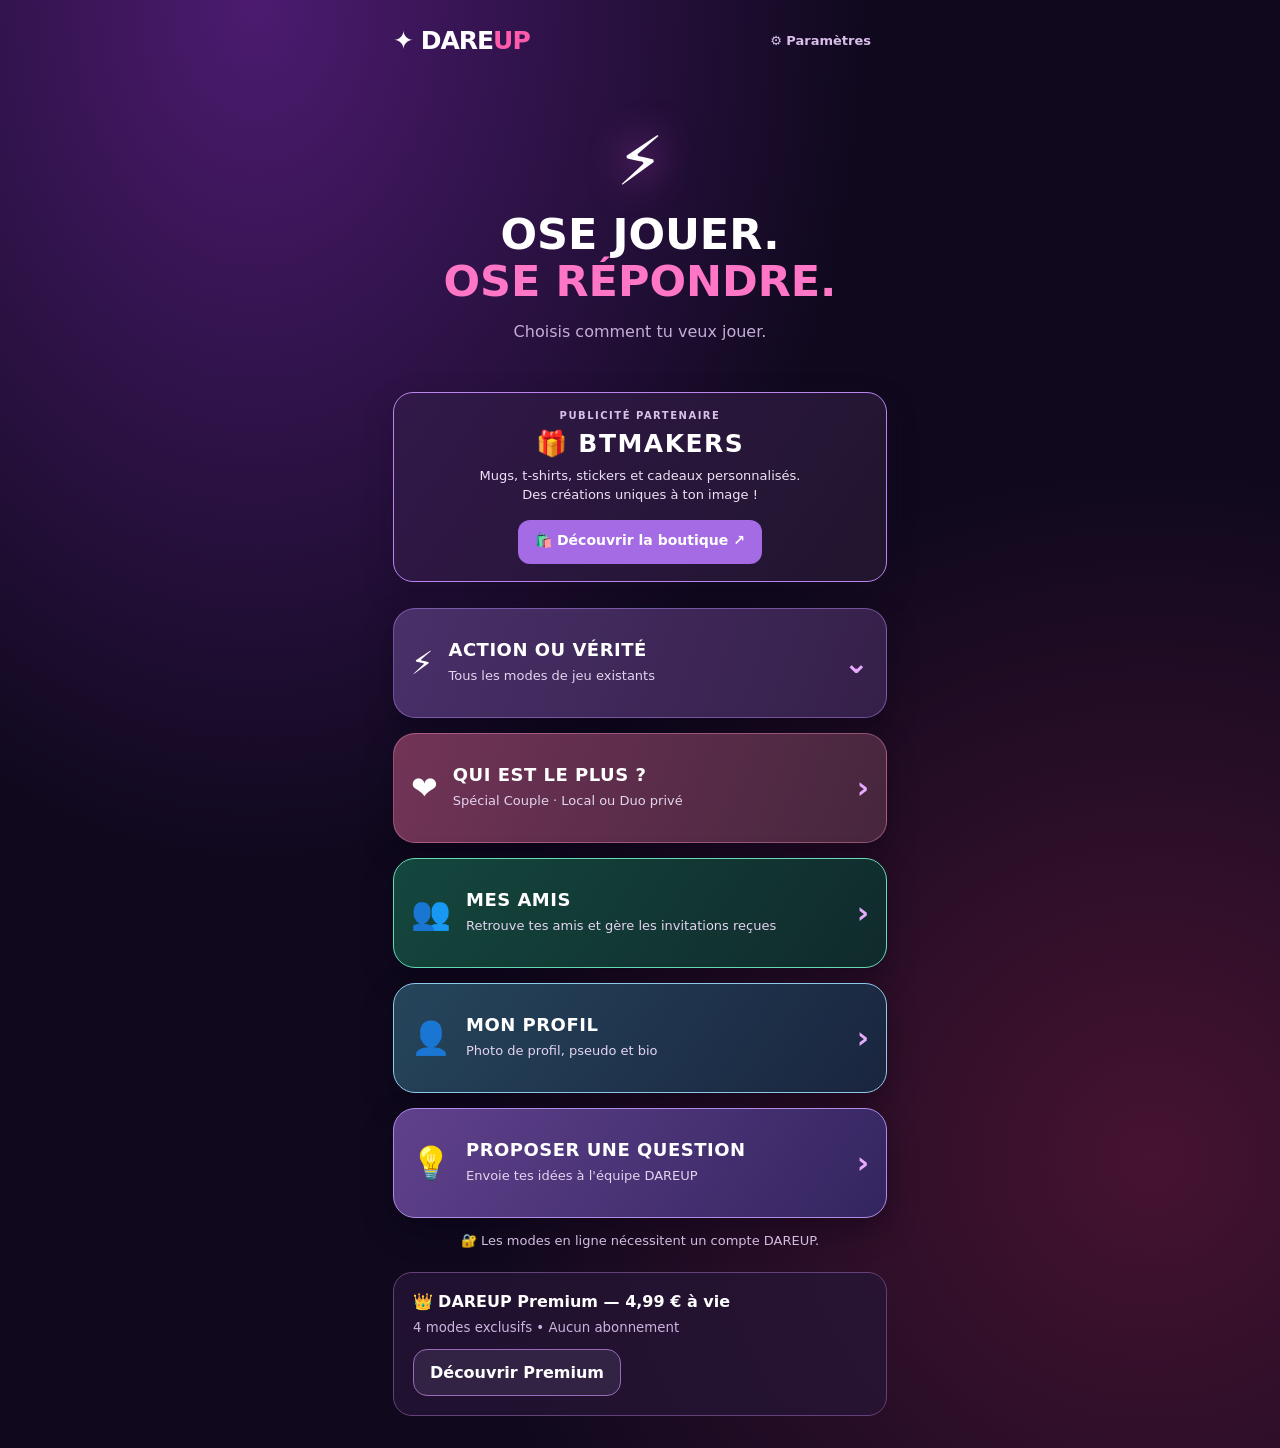
==== commit 6687c682: "Add files via upload" ====
--- a/index.html
+++ b/index.html
@@ -493,9 +493,13 @@
  <a class="btmLink" href="https://btmakers.fr" target="_blank" rel="noopener noreferrer sponsored">🛍️ Découvrir la boutique ↗</a>
 </aside>
 <div class="homeModeGrid">
+<button class="homeModeCard v102category" id="v102Action" type="button" aria-expanded="false" aria-controls="v102ActionOptions"><span class="homeModeIcon">⚡</span><span class="homeModeText"><strong>ACTION OU VÉRITÉ</strong><small>Tous les modes de jeu existants</small></span><span class="homeModeArrow">⌄</span></button>
+<div id="v102ActionOptions" hidden>
 <button class="homeModeCard" id="homeLocal" type="button"><span class="homeModeIcon">🎮</span><span class="homeModeText"><strong>MODE LOCAL</strong><small>Joue sur le même téléphone, sans connexion ni compte · 2 à 15 joueurs</small></span><span class="homeModeArrow">›</span></button>
 <button class="homeModeCard" id="homePrivate" type="button"><span class="homeModeIcon">❤️</span><span class="homeModeText"><strong>DUO PRIVÉ</strong><small>Invite ton partenaire avec un code et joue à deux en ligne</small></span><span class="homeModeArrow">›</span></button>
 <button class="homeModeCard" id="homeRandom" type="button"><span class="homeModeIcon">🎲</span><span class="homeModeText"><strong>MODE ALÉATOIRE</strong><small>Trouve un partenaire en ligne · 2 matchs gratuits</small></span><span class="homeModeArrow">›</span></button>
+</div>
+<button class="homeModeCard v102category v102love" id="v102Couple" type="button"><span class="homeModeIcon">❤️</span><span class="homeModeText"><strong>QUI EST LE PLUS ?</strong><small>Spécial Couple · Local ou Duo privé</small></span><span class="homeModeArrow">›</span></button>
 <button class="homeModeCard" id="homeFriends" type="button"><span class="homeModeIcon">👥</span><span class="homeModeText"><strong>MES AMIS</strong><small>Retrouve tes amis et gère les invitations reçues</small></span><span class="homeModeArrow">›</span></button>
 <button class="homeModeCard" id="homeProfile" type="button"><span class="homeModeIcon">👤</span><span class="homeModeText"><strong>MON PROFIL</strong><small>Photo de profil, pseudo et bio</small></span><span class="homeModeArrow">›</span></button><button class="homeModeCard" id="homeSuggest" type="button"><span class="homeModeIcon">💡</span><span class="homeModeText"><strong>PROPOSER UNE QUESTION</strong><small>Envoie tes idées à l'équipe DAREUP</small></span><span class="homeModeArrow">›</span></button><button class="homeModeCard" id="homeAdmin" type="button" hidden><span class="homeModeIcon">🛡️</span><span class="homeModeText"><strong>ESPACE ADMINISTRATEUR</strong><small>Gérer les cartes Action et Vérité</small></span><span class="homeModeArrow">›</span></button></div><p class="homeModeHint">🔐 Les modes en ligne nécessitent un compte DAREUP.</p>
 
@@ -1528,4 +1532,87 @@
 window.dareupVerifySuspension=verify;
 })();
 </script>
+
+<style id="dareup-v101-style">
+#dareupV101[hidden]{display:none!important}#dareupV101{position:fixed;inset:0;z-index:9000;overflow-y:auto;background:linear-gradient(155deg,#1d122b,#3a1d45 65%,#271632);color:#fff;padding:22px 16px 40px;font-family:inherit}
+#dareupV101 .v101wrap{max-width:480px;margin:auto}#dareupV101 .v101head{display:flex;align-items:center;justify-content:space-between;margin-bottom:25px}#dareupV101 h2{font-size:25px;margin:14px 0}#dareupV101 p{color:#e3d4ea;line-height:1.5}#dareupV101 .v101grid{display:grid;grid-template-columns:1fr 1fr;gap:12px;margin:22px 0}#dareupV101 button{font:inherit;cursor:pointer;color:#fff;border:1px solid #865a9b;background:#503060;border-radius:15px;padding:14px;text-align:center}#dareupV101 button:disabled{opacity:.5;cursor:not-allowed}#dareupV101 button.v101card{min-height:122px;display:flex;flex-direction:column;justify-content:center;gap:10px}#dareupV101 button.v101primary{width:100%;background:#9a3f82;border-color:#b46c9f;font-weight:bold}#dareupV101 .v101note{font-size:13px;color:#d5bbdc}#dareupV101 input{width:100%;box-sizing:border-box;background:#392543;border:1px solid #84618c;color:white;border-radius:12px;padding:13px;margin:7px 0 15px;font:inherit}#dareupV101 .v101question{padding:24px 15px;border-radius:18px;background:#492c56;font-size:22px;font-weight:700;text-align:center;line-height:1.4;margin:18px 0}#dareupV101 .v101answer{width:100%;margin-bottom:10px}#dareupV101 .v101reveal{padding:18px;border-radius:15px;background:#4b3059;margin:20px 0;text-align:center}#dareupV101 .v101pill{display:inline-block;background:#673b69;padding:7px 12px;border-radius:20px;font-size:12px}#dareupV101 .v101status{font-size:14px;text-align:center;color:#eacbe7}
+</style>
+<div id="dareupV101" hidden role="dialog" aria-label="Choisir un jeu DAREUP"><div class="v101wrap">
+ <div class="v101head"><strong>✦ DAREUP <span style="color:#ffadd3">LOVE</span></strong><button type="button" id="v101Back">← Retour</button></div>
+ <div id="v101Content"></div>
+</div></div>
+<script id="dareup-v101-script">
+(function(){'use strict';
+const questions={"romance": ["Qui est le plus romantique ?", "Qui fait le plus souvent le premier pas pour un câlin ?", "Qui se souvient le mieux des dates importantes ?", "Qui prépare le plus de surprises ?", "Qui dit le plus souvent « je t’aime » ?", "Qui est le plus attentionné ?", "Qui aime le plus les rendez-vous surprises ?", "Qui écrit les messages les plus tendres ?", "Qui est le plus sentimental ?", "Qui propose le plus souvent de passer du temps à deux ?"], "quotidien": ["Qui est le plus en retard ?", "Qui oublie le plus souvent ses clés ?", "Qui cuisine le plus souvent ?", "Qui met le plus de temps à se préparer ?", "Qui est le plus désordonné ?", "Qui choisit le film du soir ?", "Qui fait le plus de grasses matinées ?", "Qui dépense le plus en petites envies ?", "Qui est le plus accro à son téléphone ?", "Qui lance le plus souvent une machine à laver ?"], "hot": ["Qui est le plus charmeur ?", "Qui initie le plus souvent un baiser ?", "Qui aime le plus les compliments coquins ?", "Qui propose le plus souvent une soirée romantique ?", "Qui est le plus tactile ?", "Qui aime le plus les regards complices ?", "Qui prend le plus souvent l’initiative pour un moment intime ?", "Qui est le plus à l’aise pour parler de ses envies ?", "Qui aime le plus les surprises sensuelles ?", "Qui flirte le plus avec son partenaire ?"], "hard": ["Qui ose le plus avouer ses fantasmes ?", "Qui est le plus audacieux dans ses propositions intimes ?", "Qui aime le plus sortir de sa zone de confort ?", "Qui serait le plus à l’aise pour parler de ses limites ?", "Qui est le plus direct sur ses désirs ?", "Qui préfère prendre les initiatives ?", "Qui serait le plus tenté par un jeu de rôle consenti ?", "Qui est le plus curieux de nouvelles expériences à deux ?", "Qui pose les questions les plus osées ?", "Qui ose le plus faire une déclaration très personnelle ?"]};
+const modes={romance:['💕','Romance'],quotidien:['🏠','Vie quotidienne'],hot:['🔥','Hot · 18+'],hard:['😈','Hard · 18+']};
+const overlay=document.getElementById('dareupV101'),content=document.getElementById('v101Content'),back=document.getElementById('v101Back');
+let step='games',category='romance',idx=0,pseudos=['Joueur 1','Joueur 2'],answers=[null,null],phase=0,agreement=0,played=0,order=[],entry=null,kind='local';
+function esc(t){return String(t).replace(/[&<>"']/g,c=>({'&':'&amp;','<':'&lt;','>':'&gt;','"':'&quot;',"'":'&#39;'}[c]))}
+function open(){overlay.hidden=false;step='games';render()}
+function close(){overlay.hidden=true;step='games';entry=null}
+function button(label,fn,cls=''){const b=document.createElement('button');b.type='button';b.textContent=label;b.className=cls;b.addEventListener('click',fn);return b}
+function set(html){content.innerHTML=html}
+function grid(){const g=document.createElement('div');g.className='v101grid';content.append(g);return g}
+function chooseOriginal(){close();if(entry)entry.click();else document.getElementById('homeLocal')?.click()}
+function render(){
+ if(step==='games'){
+ set('<h2>Choisis ton jeu</h2><p>Deux façons de jouer, une seule application.</p>');const g=grid();g.append(button('⚡ Action ou Vérité',()=>{step='original';render()},'v101card'),button('❤️ Qui est le plus ?\nSpécial Couple',()=>{step='modes';render()},'v101card'));return;
+ }
+ if(step==='original'){
+ set('<h2>⚡ Action ou Vérité</h2><p>Retrouve tes modes et tes règles habituels.</p>');const g=grid();g.append(button('🎮 Local',()=>{entry=document.getElementById('homeLocal');chooseOriginal()},'v101card'),button('❤️ Duo privé',()=>{entry=document.getElementById('homePrivate');chooseOriginal()},'v101card'),button('🎲 Aléatoire',()=>{entry=document.getElementById('homeRandom');chooseOriginal()},'v101card'));return;
+ }
+ if(step==='access'){
+ set('<h2>❤️ Qui est le plus ?</h2><p>Spécial Couple · Choisis comment jouer.</p>');const g=grid();
+ g.append(button('📱 Mode local\nUn téléphone',()=>{kind='local';step='modes';render()},'v101card'),button('🔒 Duo privé\nDeux téléphones',()=>{kind='private';step='modes';render()},'v101card'));return;
+ }
+ if(step==='modes'){
+ set('<h2>❤️ '+(kind==='local'?'Mode local':'Duo privé')+'</h2><p>Choisis une ambiance.</p>');const g=grid();Object.entries(modes).forEach(([key,[emoji,label]])=>g.append(button(emoji+' '+label,()=>{category=key;step=kind==='local'?'names':'private';render()},'v101card')));return;
+ }
+ if(step==='private'){
+ set('<h2>🔒 Duo privé</h2><p>La synchronisation des réponses de « Qui est le plus ? » entre deux téléphones sera ajoutée lors de la prochaine étape Supabase.</p><p class="v101note">Le Duo privé Action ou Vérité existant reste disponible et inchangé.</p>');content.append(button('Jouer à Action ou Vérité en Duo privé',()=>{entry=document.getElementById('homePrivate');chooseOriginal()},'v101primary'));return;
+ }
+ if(step==='names'){
+ set('<h2>👫 Vos pseudos</h2><p>Un seul téléphone : chaque joueur répond à son tour, sans montrer son choix.</p><label>Joueur 1</label><input id="v101Name1" maxlength="24" autocomplete="off"><label>Joueur 2</label><input id="v101Name2" maxlength="24" autocomplete="off">');content.querySelector('#v101Name1').value=pseudos[0];content.querySelector('#v101Name2').value=pseudos[1];content.append(button('Commencer la partie',()=>{pseudos=[document.getElementById('v101Name1').value.trim()||'Joueur 1',document.getElementById('v101Name2').value.trim()||'Joueur 2'];idx=0;agreement=0;played=0;answers=[null,null];phase=0;order=[...questions[category]].sort(()=>Math.random()-.5);step='question';render()},'v101primary'));return;
+ }
+ if(step==='question'){
+ if(idx>=order.length){step='end';render();return}
+ const who=phase===0?0:1;
+ set('<span class="v101pill">'+esc(modes[category][1])+' · Question '+(idx+1)+' / '+order.length+'</span><div class="v101question">'+esc(order[idx])+'</div>');
+ if(phase===2){
+  played++;if(answers[0]===answers[1])agreement++;
+  const name1=esc(pseudos[answers[0]]),name2=esc(pseudos[answers[1]]);
+  set(content.innerHTML+'<div class="v101reveal"><strong>'+(answers[0]===answers[1]?'❤️ Vous êtes d’accord !':'😄 Vous avez choisi différemment !')+'</strong><p>'+esc(pseudos[0])+' a choisi <b>'+name1+'</b></p><p>'+esc(pseudos[1])+' a choisi <b>'+name2+'</b></p></div><p class="v101status">Accords : '+agreement+' / '+played+'</p>');
+  content.append(button(idx===order.length-1?'Voir le bilan':'Question suivante →',()=>{idx++;phase=0;answers=[null,null];render()},'v101primary'));return;
+ }
+ content.insertAdjacentHTML('beforeend','<p class="v101status">Au tour de <b>'+esc(pseudos[who])+'</b>. Choisis en secret.</p>');
+ for(let choice=0;choice<2;choice++)content.append(button(pseudos[choice],()=>{answers[who]=choice;phase=who===0?3:2;render()},'v101answer'));
+ if(phase===3){set('<h2>🔒 Réponse enregistrée</h2><p>Ne montre pas ton choix ! Passe maintenant le téléphone à <b>'+esc(pseudos[1])+'</b>.</p>');content.append(button('Je suis '+pseudos[1]+' · Répondre',()=>{phase=1;render()},'v101primary'))}
+ return;
+ }
+ if(step==='end'){
+ set('<h2>❤️ Partie terminée</h2><div class="v101reveal"><strong>'+agreement+' réponses identiques sur '+played+'</strong><p>Vous avez partagé '+(played?Math.round(100*agreement/played):0)+' % des choix !</p></div>');content.append(button('Rejouer',()=>{step='names';render()},'v101primary'));return;
+ }
+}
+back.addEventListener('click',()=>{if(step==='access'){close();return}if(step==='modes'){step='access'}else if(step==='private'||step==='names'){step='modes'}else if(step==='question'||step==='end'){step='modes'}else{close();return}render()});
+// V10.2: the existing game buttons remain native; no capture/interception.
+function chooseOriginal(){const btn=entry;close();if(btn)btn.click()}
+window.dareupOpenCouple=function(){kind='local';step='access';overlay.hidden=false;render()};
+})();
+</script>
+
+<style id="v102-home-style">
+#v102ActionOptions[hidden]{display:none!important}
+#v102ActionOptions{display:grid;gap:9px;padding:0 0 12px 18px;border-left:2px solid #8956bb;margin-left:20px}
+#v102ActionOptions .homeModeCard{width:100%;min-width:0}
+.v102category{border:1px solid rgba(189,142,248,.45)!important;background:linear-gradient(110deg,#493069,#352049)!important}
+.v102love{background:linear-gradient(110deg,#723457,#46263d)!important;border-color:rgba(255,151,197,.4)!important}
+#dareupV101 .v101head strong span{display:none}
+</style>
+<script id="v102-home-script">
+(function(){'use strict';
+const toggle=document.getElementById('v102Action');const options=document.getElementById('v102ActionOptions');
+toggle.addEventListener('click',()=>{const expanded=toggle.getAttribute('aria-expanded')==='true';toggle.setAttribute('aria-expanded',String(!expanded));options.hidden=expanded;});
+document.getElementById('v102Couple').addEventListener('click',()=>window.dareupOpenCouple?.());
+})();
+</script>
 </body></html>
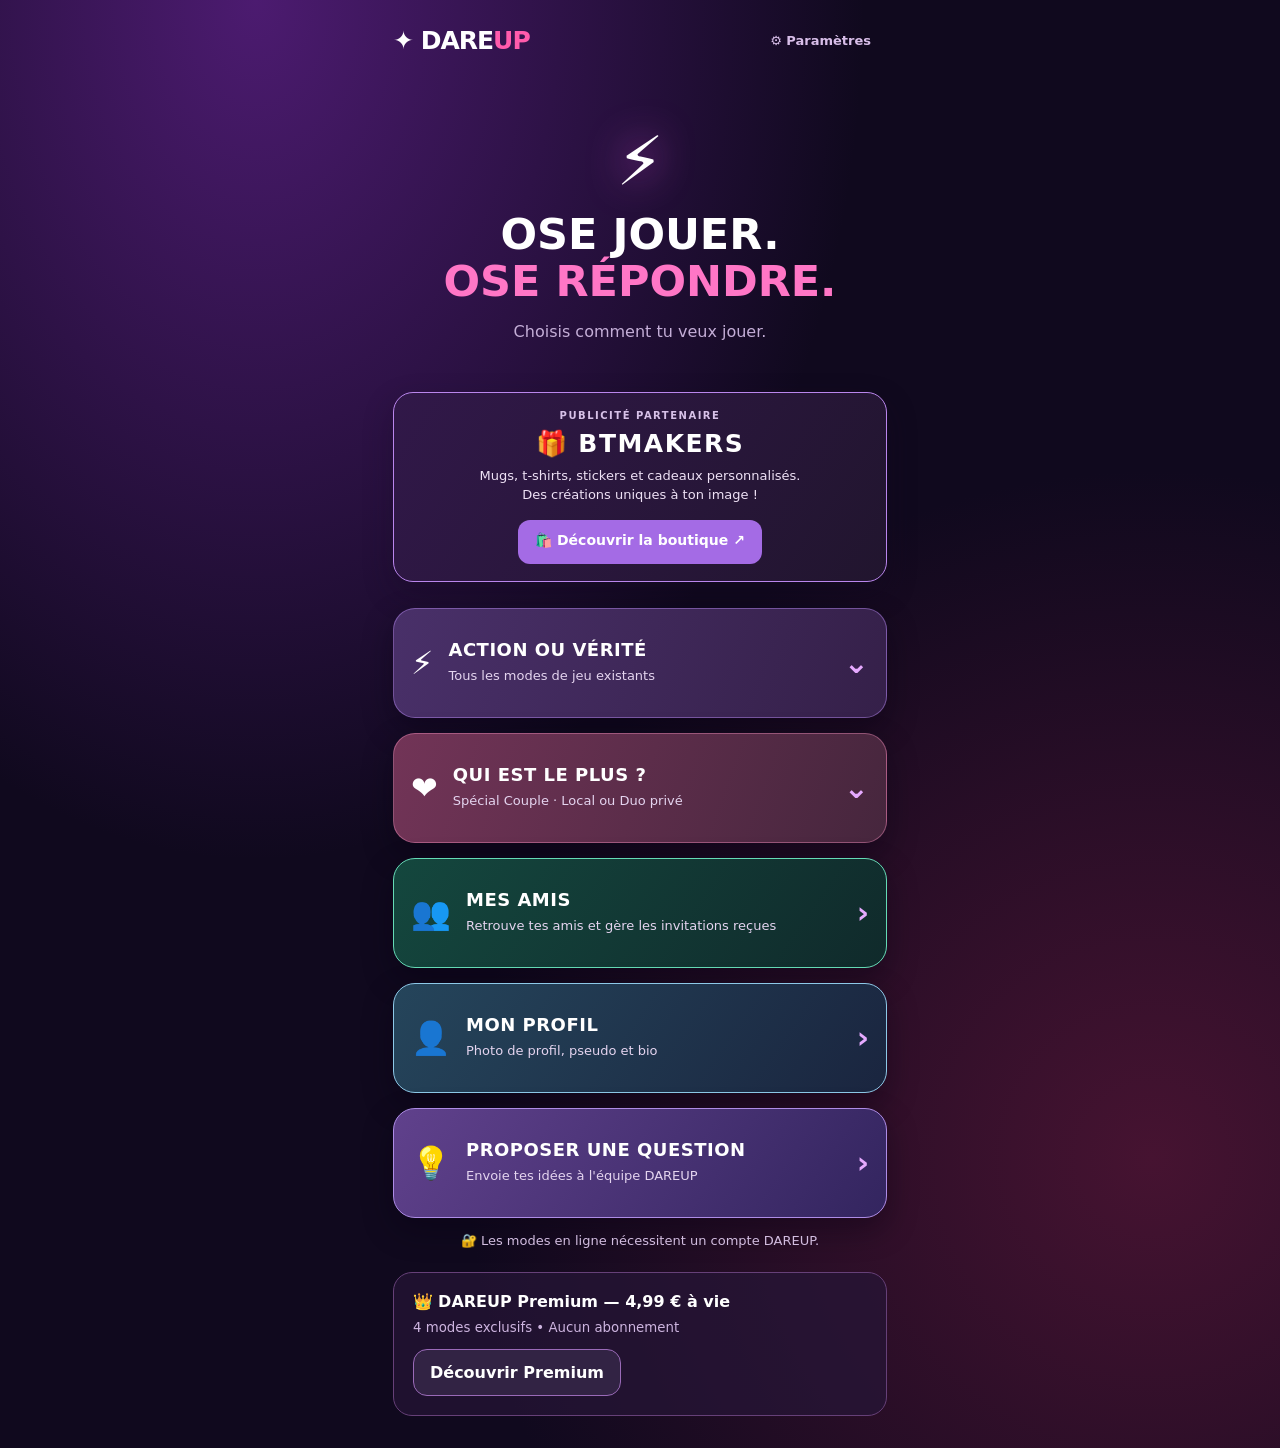
==== commit 131dc0a4: "Add files via upload" ====
--- a/index.html
+++ b/index.html
@@ -499,7 +499,11 @@
 <button class="homeModeCard" id="homePrivate" type="button"><span class="homeModeIcon">❤️</span><span class="homeModeText"><strong>DUO PRIVÉ</strong><small>Invite ton partenaire avec un code et joue à deux en ligne</small></span><span class="homeModeArrow">›</span></button>
 <button class="homeModeCard" id="homeRandom" type="button"><span class="homeModeIcon">🎲</span><span class="homeModeText"><strong>MODE ALÉATOIRE</strong><small>Trouve un partenaire en ligne · 2 matchs gratuits</small></span><span class="homeModeArrow">›</span></button>
 </div>
-<button class="homeModeCard v102category v102love" id="v102Couple" type="button"><span class="homeModeIcon">❤️</span><span class="homeModeText"><strong>QUI EST LE PLUS ?</strong><small>Spécial Couple · Local ou Duo privé</small></span><span class="homeModeArrow">›</span></button>
+<button class="homeModeCard v102category v102love" id="v102Couple" type="button" aria-expanded="false" aria-controls="v103CoupleOptions"><span class="homeModeIcon">❤️</span><span class="homeModeText"><strong>QUI EST LE PLUS ?</strong><small>Spécial Couple · Local ou Duo privé</small></span><span class="homeModeArrow">⌄</span></button>
+<div id="v103CoupleOptions" hidden>
+<button class="homeModeCard" id="v103CoupleLocal" type="button"><span class="homeModeIcon">🎮</span><span class="homeModeText"><strong>MODE LOCAL</strong><small>Jouez à deux sur le même téléphone · Réponses secrètes</small></span><span class="homeModeArrow">›</span></button>
+<button class="homeModeCard" id="v103CouplePrivate" type="button"><span class="homeModeIcon">❤️</span><span class="homeModeText"><strong>DUO PRIVÉ</strong><small>Deux téléphones · Synchronisation bientôt disponible</small></span><span class="homeModeArrow">›</span></button>
+</div>
 <button class="homeModeCard" id="homeFriends" type="button"><span class="homeModeIcon">👥</span><span class="homeModeText"><strong>MES AMIS</strong><small>Retrouve tes amis et gère les invitations reçues</small></span><span class="homeModeArrow">›</span></button>
 <button class="homeModeCard" id="homeProfile" type="button"><span class="homeModeIcon">👤</span><span class="homeModeText"><strong>MON PROFIL</strong><small>Photo de profil, pseudo et bio</small></span><span class="homeModeArrow">›</span></button><button class="homeModeCard" id="homeSuggest" type="button"><span class="homeModeIcon">💡</span><span class="homeModeText"><strong>PROPOSER UNE QUESTION</strong><small>Envoie tes idées à l'équipe DAREUP</small></span><span class="homeModeArrow">›</span></button><button class="homeModeCard" id="homeAdmin" type="button" hidden><span class="homeModeIcon">🛡️</span><span class="homeModeText"><strong>ESPACE ADMINISTRATEUR</strong><small>Gérer les cartes Action et Vérité</small></span><span class="homeModeArrow">›</span></button></div><p class="homeModeHint">🔐 Les modes en ligne nécessitent un compte DAREUP.</p>
 
@@ -1596,14 +1600,14 @@
 back.addEventListener('click',()=>{if(step==='access'){close();return}if(step==='modes'){step='access'}else if(step==='private'||step==='names'){step='modes'}else if(step==='question'||step==='end'){step='modes'}else{close();return}render()});
 // V10.2: the existing game buttons remain native; no capture/interception.
 function chooseOriginal(){const btn=entry;close();if(btn)btn.click()}
-window.dareupOpenCouple=function(){kind='local';step='access';overlay.hidden=false;render()};
+window.dareupOpenCouple=function(selectedKind){kind=selectedKind==='private'?'private':'local';step='modes';overlay.hidden=false;render()};
 })();
 </script>
 
 <style id="v102-home-style">
-#v102ActionOptions[hidden]{display:none!important}
-#v102ActionOptions{display:grid;gap:9px;padding:0 0 12px 18px;border-left:2px solid #8956bb;margin-left:20px}
-#v102ActionOptions .homeModeCard{width:100%;min-width:0}
+#v102ActionOptions[hidden],#v103CoupleOptions[hidden]{display:none!important}
+#v102ActionOptions,#v103CoupleOptions{display:grid;gap:9px;padding:0 0 12px 18px;border-left:2px solid #8956bb;margin-left:20px}
+#v102ActionOptions .homeModeCard,#v103CoupleOptions .homeModeCard{width:100%;min-width:0}
 .v102category{border:1px solid rgba(189,142,248,.45)!important;background:linear-gradient(110deg,#493069,#352049)!important}
 .v102love{background:linear-gradient(110deg,#723457,#46263d)!important;border-color:rgba(255,151,197,.4)!important}
 #dareupV101 .v101head strong span{display:none}
@@ -1612,7 +1616,11 @@
 (function(){'use strict';
 const toggle=document.getElementById('v102Action');const options=document.getElementById('v102ActionOptions');
 toggle.addEventListener('click',()=>{const expanded=toggle.getAttribute('aria-expanded')==='true';toggle.setAttribute('aria-expanded',String(!expanded));options.hidden=expanded;});
-document.getElementById('v102Couple').addEventListener('click',()=>window.dareupOpenCouple?.());
+const couple=document.getElementById('v102Couple');
+const coupleOptions=document.getElementById('v103CoupleOptions');
+couple.addEventListener('click',()=>{const expanded=couple.getAttribute('aria-expanded')==='true';couple.setAttribute('aria-expanded',String(!expanded));coupleOptions.hidden=expanded;});
+document.getElementById('v103CoupleLocal').addEventListener('click',()=>window.dareupOpenCouple?.('local'));
+document.getElementById('v103CouplePrivate').addEventListener('click',()=>window.dareupOpenCouple?.('private'));
 })();
 </script>
 </body></html>
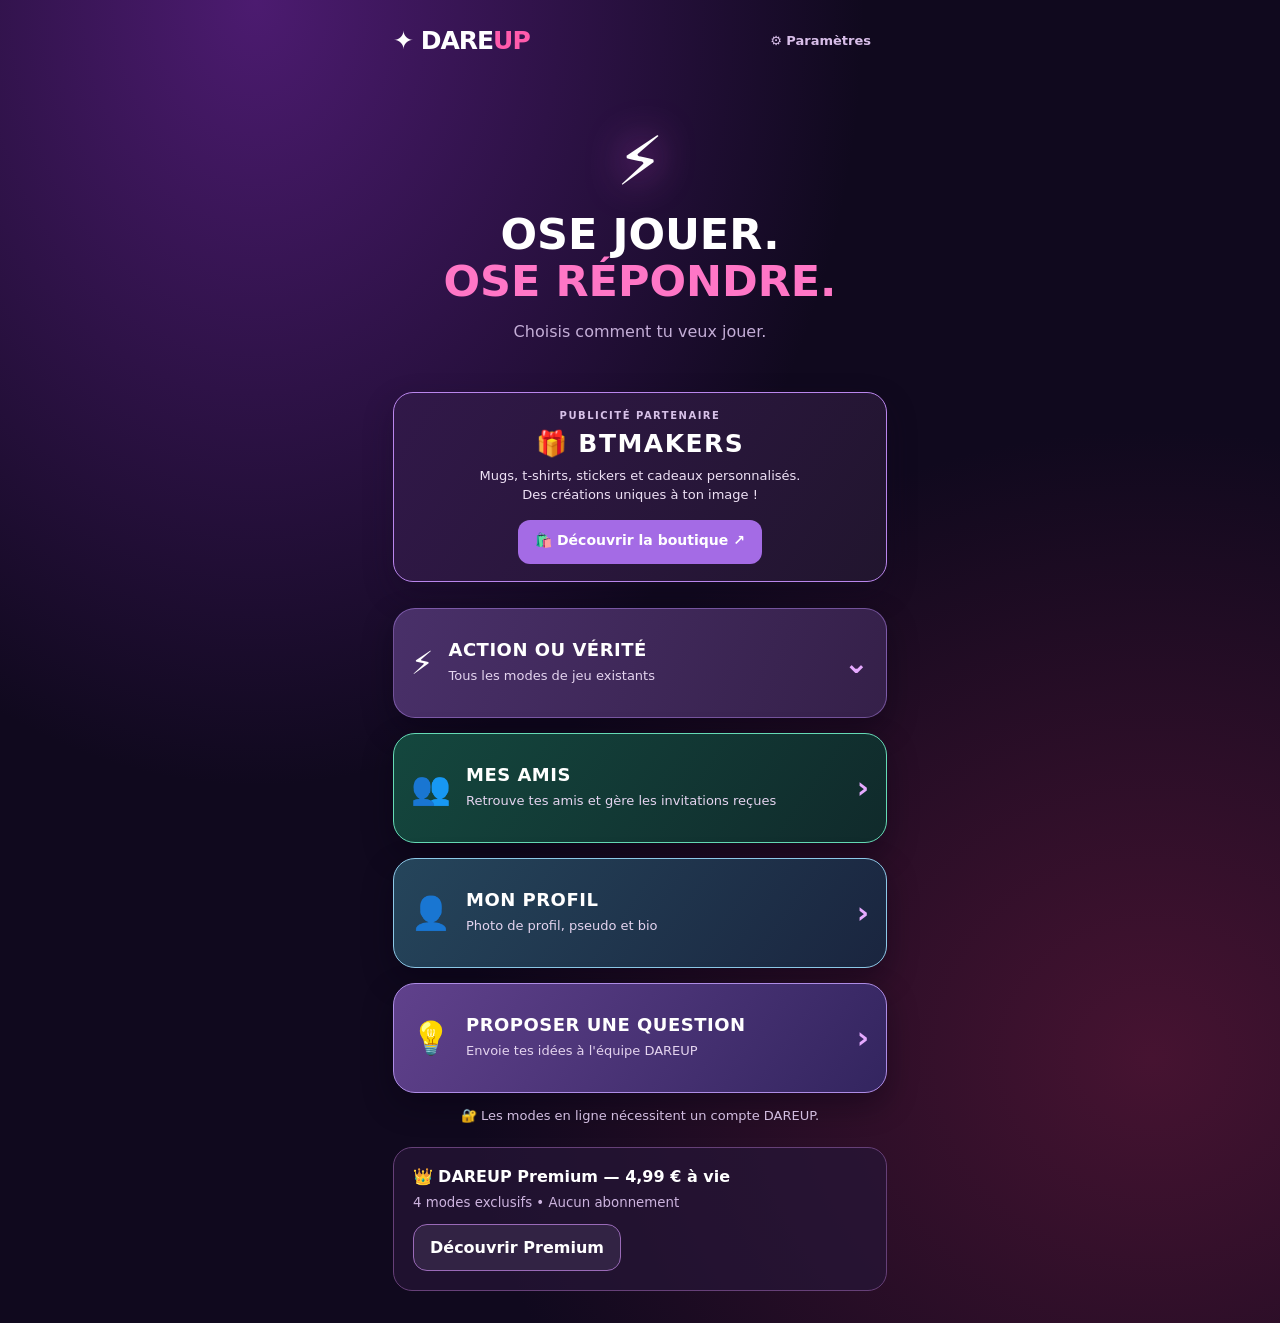
==== commit e317b25e: "Add files via upload" ====
--- a/index.html
+++ b/index.html
@@ -486,7 +486,11 @@
 #adminScreen .adminV981Pane[hidden]{display:none!important}
 #adminScreen .adminV981Pane>h3{margin-top:4px}
 #adminScreen .adminV981Settings{padding:16px;border:1px solid #72518d;background:#2a1a40;border-radius:16px;color:#e7d9f7}
-</style></head><body><main class="app"><header><div class="logo">✦ DARE<span>UP</span></div><button class="subtle" id="settingsBtn">⚙ Paramètres</button></header><section class="screen active" id="home"><div class="hero"><div class="orb">⚡</div><h1>OSE JOUER.<br/><em>OSE RÉPONDRE.</em></h1><p>Choisis comment tu veux jouer.</p></div>
+</style><!-- DAREUP V10.6 : Qui est le plus ? mis en pause, sans effacement des données -->
+<style id="dareup-couple-paused">
+#v102Couple, #v103CoupleOptions, #dareupV101, #v105Cards { display:none !important; }
+</style>
+</head><body><main class="app"><header><div class="logo">✦ DARE<span>UP</span></div><button class="subtle" id="settingsBtn">⚙ Paramètres</button></header><section class="screen active" id="home"><div class="hero"><div class="orb">⚡</div><h1>OSE JOUER.<br/><em>OSE RÉPONDRE.</em></h1><p>Choisis comment tu veux jouer.</p></div>
 <aside class="btmakersAdV96" id="btmakersHomeAd" style="display:block;visibility:visible;opacity:1" aria-label="Publicité BTMAKERS">
  <div class="btmLabel">Publicité partenaire</div><div class="btmBrand">🎁 BTMAKERS</div>
  <p class="btmDesc">Mugs, t-shirts, stickers et cadeaux personnalisés. Des créations uniques à ton image !</p>
@@ -1570,13 +1574,26 @@
  g.append(button('📱 Mode local\nUn téléphone',()=>{kind='local';step='modes';render()},'v101card'),button('🔒 Duo privé\nDeux téléphones',()=>{kind='private';step='modes';render()},'v101card'));return;
  }
  if(step==='modes'){
- set('<h2>❤️ '+(kind==='local'?'Mode local':'Duo privé')+'</h2><p>Choisis une ambiance.</p>');const g=grid();Object.entries(modes).forEach(([key,[emoji,label]])=>g.append(button(emoji+' '+label,()=>{category=key;step=kind==='local'?'names':'private';render()},'v101card')));return;
+ set('<h2>❤️ '+(kind==='local'?'Mode local':'Duo privé')+'</h2><p>Choisis une ambiance.</p>');
+ const g=document.createElement('div');g.className='v104modeList';content.append(g);
+ const descriptions={romance:'Amour, sentiments et complicité',quotidien:'Habitudes, petites manies et vie à deux',hot:'Questions coquines · Réservé aux adultes',hard:'Questions audacieuses · Réservé aux adultes'};
+ Object.entries(modes).forEach(([key,[emoji,label]])=>{
+  const b=document.createElement('button');b.type='button';b.className='homeModeCard v104modeCard';
+  const ic=document.createElement('span');ic.className='homeModeIcon';ic.textContent=emoji;
+  const tx=document.createElement('span');tx.className='homeModeText';
+  const title=document.createElement('strong');title.textContent=label.toUpperCase();
+  const desc=document.createElement('small');desc.textContent=descriptions[key];
+  tx.append(title,desc);
+  const arrow=document.createElement('span');arrow.className='homeModeArrow';arrow.textContent='›';
+  b.append(ic,tx,arrow);
+  b.addEventListener('click',()=>{category=key;step=kind==='local'?'names':'private';render()});g.append(b);
+ });return;
  }
  if(step==='private'){
  set('<h2>🔒 Duo privé</h2><p>La synchronisation des réponses de « Qui est le plus ? » entre deux téléphones sera ajoutée lors de la prochaine étape Supabase.</p><p class="v101note">Le Duo privé Action ou Vérité existant reste disponible et inchangé.</p>');content.append(button('Jouer à Action ou Vérité en Duo privé',()=>{entry=document.getElementById('homePrivate');chooseOriginal()},'v101primary'));return;
  }
  if(step==='names'){
- set('<h2>👫 Vos pseudos</h2><p>Un seul téléphone : chaque joueur répond à son tour, sans montrer son choix.</p><label>Joueur 1</label><input id="v101Name1" maxlength="24" autocomplete="off"><label>Joueur 2</label><input id="v101Name2" maxlength="24" autocomplete="off">');content.querySelector('#v101Name1').value=pseudos[0];content.querySelector('#v101Name2').value=pseudos[1];content.append(button('Commencer la partie',()=>{pseudos=[document.getElementById('v101Name1').value.trim()||'Joueur 1',document.getElementById('v101Name2').value.trim()||'Joueur 2'];idx=0;agreement=0;played=0;answers=[null,null];phase=0;order=[...questions[category]].sort(()=>Math.random()-.5);step='question';render()},'v101primary'));return;
+ set('<h2>👫 Vos pseudos</h2><p>Un seul téléphone : chaque joueur répond à son tour, sans montrer son choix.</p><label>Joueur 1</label><input id="v101Name1" maxlength="24" autocomplete="off"><label>Joueur 2</label><input id="v101Name2" maxlength="24" autocomplete="off">');content.querySelector('#v101Name1').value=pseudos[0];content.querySelector('#v101Name2').value=pseudos[1];content.append(button('Commencer la partie',()=>{pseudos=[document.getElementById('v101Name1').value.trim()||'Joueur 1',document.getElementById('v101Name2').value.trim()||'Joueur 2'];idx=0;agreement=0;played=0;answers=[null,null];phase=0;order=[...(window.DAREUP_COUPLE_QUESTIONS?.[category]||questions[category])].sort(()=>Math.random()-.5);step='question';render()},'v101primary'));return;
  }
  if(step==='question'){
  if(idx>=order.length){step='end';render();return}
@@ -1597,7 +1614,7 @@
  set('<h2>❤️ Partie terminée</h2><div class="v101reveal"><strong>'+agreement+' réponses identiques sur '+played+'</strong><p>Vous avez partagé '+(played?Math.round(100*agreement/played):0)+' % des choix !</p></div>');content.append(button('Rejouer',()=>{step='names';render()},'v101primary'));return;
  }
 }
-back.addEventListener('click',()=>{if(step==='access'){close();return}if(step==='modes'){step='access'}else if(step==='private'||step==='names'){step='modes'}else if(step==='question'||step==='end'){step='modes'}else{close();return}render()});
+back.addEventListener('click',()=>{if(step==='access'){close();return}if(step==='modes'){close();return}else if(step==='private'||step==='names'){step='modes'}else if(step==='question'||step==='end'){step='modes'}else{close();return}render()});
 // V10.2: the existing game buttons remain native; no capture/interception.
 function chooseOriginal(){const btn=entry;close();if(btn)btn.click()}
 window.dareupOpenCouple=function(selectedKind){kind=selectedKind==='private'?'private':'local';step='modes';overlay.hidden=false;render()};
@@ -1623,4 +1640,50 @@
 document.getElementById('v103CouplePrivate').addEventListener('click',()=>window.dareupOpenCouple?.('private'));
 })();
 </script>
+<style id="dareup-v104-modes-style">
+#dareupV101 .v104modeList{display:grid;gap:11px;margin-top:20px}
+#dareupV101 button.v104modeCard{width:100%;min-height:105px;display:flex;flex-direction:row;align-items:center;justify-content:flex-start;text-align:left;padding:16px 15px;gap:14px;border-radius:20px;background:linear-gradient(115deg,#31234f,#442552);border:1px solid #9c67ba;box-shadow:0 5px 18px #130a1a45}
+#dareupV101 .v104modeCard .homeModeIcon{font-size:30px;flex:0 0 38px;text-align:center}
+#dareupV101 .v104modeCard .homeModeText{display:flex;flex:1;flex-direction:column;gap:6px;min-width:0}
+#dareupV101 .v104modeCard .homeModeText strong{font-size:16px;color:#fff;letter-spacing:.2px}
+#dareupV101 .v104modeCard .homeModeText small{font-size:12px;line-height:1.35;color:#e2d1ee}
+#dareupV101 .v104modeCard .homeModeArrow{font-size:29px;color:#efc4ff;flex:0 0 12px}
+#dareupV101 .v104modeCard:nth-child(2){background:linear-gradient(115deg,#183552,#25224c);border-color:#5588c2}
+#dareupV101 .v104modeCard:nth-child(3){background:linear-gradient(115deg,#50223d,#44213f);border-color:#b56595}
+#dareupV101 .v104modeCard:nth-child(4){background:linear-gradient(115deg,#342047,#451d4b);border-color:#9555ae}
+</style>
+<style id="v105-cards-style">
+#v105Cards{margin-top:24px;padding:16px;border:1px solid #81579a;border-radius:16px;background:#24162f}
+#v105Cards label{display:block;margin:12px 0 5px}#v105Cards select,#v105Cards textarea{width:100%;padding:12px;border-radius:10px;background:#342143;color:white;border:1px solid #865ba0;font:inherit}
+#v105Cards .v105item{padding:12px 0;border-bottom:1px solid #604272}#v105Cards .v105item button{margin:4px;padding:9px}
+</style>
+<script id="v105-cards-script">
+(()=>{'use strict';
+const URL='https://ninutrrrcwwnsclapaxq.supabase.co',KEY='sb_publishable_7QqdgO3kk9qQ2mThUhUC-A_gmhkDAZ8',STORAGE='dareup_v4_session';
+const $=id=>document.getElementById(id);
+const fallback={};
+async function session(){let s;try{s=JSON.parse(localStorage.getItem(STORAGE)||'null')}catch{}if(!s?.access_token)return null;
+if(s.expires_at&&Date.now()/1000>s.expires_at-60&&s.refresh_token){const r=await fetch(URL+'/auth/v1/token?grant_type=refresh_token',{method:'POST',headers:{apikey:KEY,'Content-Type':'application/json'},body:JSON.stringify({refresh_token:s.refresh_token})});if(!r.ok)return null;s=await r.json();localStorage.setItem(STORAGE,JSON.stringify(s))}return s}
+async function api(path,method='GET',body,auth=false){const s=auth?await session():null;if(auth&&!s)throw Error('Connecte-toi comme administrateur.');const r=await fetch(URL+'/rest/v1/'+path,{method,headers:{apikey:KEY,...(s?{Authorization:'Bearer '+s.access_token}:{}),'Content-Type':'application/json',Prefer:'return=representation'},body:body===undefined?undefined:JSON.stringify(body)});const t=await r.text();let d;try{d=t?JSON.parse(t):null}catch{d={message:t}}if(!r.ok)throw Error(d?.message||'Erreur Supabase');return d}
+async function refresh(){try{const cards=await api('dareup_couple_cards?select=category,card_text&active=eq.true&order=created_at.asc&limit=1000');const q={};for(const [k,v] of Object.entries(fallback))q[k]=[...v];for(const c of cards){if(!q[c.category])q[c.category]=[];if(!q[c.category].includes(c.card_text))q[c.category].push(c.card_text)}window.DAREUP_COUPLE_QUESTIONS=q}catch(e){/* Questions embarquées disponibles sans Supabase */}}
+// Garder les questions intégrées : l'extension ne remplace jamais le stock initial.
+const script=$('dareup-v101-script');if(script){const m=script.textContent.match(/const questions=(\{[^;]+\});/);if(m){try{Object.assign(fallback,JSON.parse(m[1]))}catch(e){}}}
+refresh();window.addEventListener('focus',refresh);
+const pane=document.querySelector('[data-admin-v981-pane="cards"]');if(!pane)return;
+const box=document.createElement('section');box.id='v105Cards';box.innerHTML='<h3>❤️ Qui est le plus ? — Gestion des questions</h3><p class="muted">Les questions intégrées restent disponibles. Gère ici les nouvelles questions Supabase.</p><form id="v105Form"><label for="v105Category">Catégorie</label><select id="v105Category"><option value="romance">💕 Romance</option><option value="quotidien">🏠 Quotidien</option><option value="hot">🔥 Hot (18+)</option><option value="hard">😈 Hard (18+)</option></select><label for="v105Text">Question</label><textarea id="v105Text" minlength="3" maxlength="500" required rows="3" placeholder="Qui est le plus… ?"></textarea><button class="primary full" type="submit" id="v105Save">💾 Ajouter la question</button><button class="outline full" type="button" id="v105Cancel" hidden>Annuler la modification</button></form><p id="v105Status" aria-live="polite"></p><button class="secondary" type="button" id="v105Reload">🔄 Actualiser les questions</button><div id="v105List"></div>';
+pane.append(box);let editing=null;
+const status=t=>$('v105Status').textContent=t;
+function reset() {editing=null;$('v105Form').reset();$('v105Save').textContent='💾 Ajouter la question';$('v105Cancel').hidden=true}
+async function load(){try{const cards=await api('dareup_couple_cards?select=*&order=created_at.desc&limit=1000','GET',undefined,true);const list=$('v105List');list.replaceChildren();if(!cards.length){list.textContent='Aucune question ajoutée pour le moment.';return}
+for(const c of cards){const item=document.createElement('div');item.className='v105item';const meta=document.createElement('small');meta.textContent=c.category+' · '+(c.active?'Active':'Désactivée');const txt=document.createElement('p');txt.textContent=c.card_text;
+const edit=document.createElement('button');edit.textContent='✏️ Modifier';edit.onclick=()=>{editing=c.id;$('v105Category').value=c.category;$('v105Text').value=c.card_text;$('v105Save').textContent='💾 Enregistrer';$('v105Cancel').hidden=false;box.scrollIntoView({behavior:'smooth'})};
+const toggle=document.createElement('button');toggle.textContent=c.active?'⏸ Désactiver':'▶ Activer';toggle.onclick=async()=>{try{await api('dareup_couple_cards?id=eq.'+c.id,'PATCH',{active:!c.active},true);await load();await refresh()}catch(e){status(e.message)}};
+const del=document.createElement('button');del.textContent='🗑 Supprimer';del.onclick=async()=>{if(!confirm('Supprimer cette question ?'))return;try{await api('dareup_couple_cards?id=eq.'+c.id,'DELETE',undefined,true);await load();await refresh()}catch(e){status(e.message)}};
+item.append(meta,txt,edit,toggle,del);list.append(item)}}catch(e){status('Chargement impossible : '+e.message)}}
+$('v105Form').addEventListener('submit',async e=>{e.preventDefault();const card={category:$('v105Category').value,card_text:$('v105Text').value.trim()};if(card.card_text.length<3)return status('Question trop courte.');$('v105Save').disabled=true;try{await api(editing?'dareup_couple_cards?id=eq.'+editing:'dareup_couple_cards',editing?'PATCH':'POST',card,true);status('✅ Question enregistrée');reset();await load();await refresh()}catch(err){status('Erreur : '+err.message)}finally{$('v105Save').disabled=false}});
+$('v105Cancel').onclick=reset;$('v105Reload').onclick=load;
+const observer=new MutationObserver(()=>{if($('adminScreen')?.classList.contains('active')&&!pane.hidden)load()});observer.observe(pane,{attributes:true,attributeFilter:['hidden']});
+$('adminOpen')?.addEventListener('click',()=>setTimeout(load,500));$('homeAdmin')?.addEventListener('click',()=>setTimeout(load,500));
+})();
+</script>
 </body></html>
